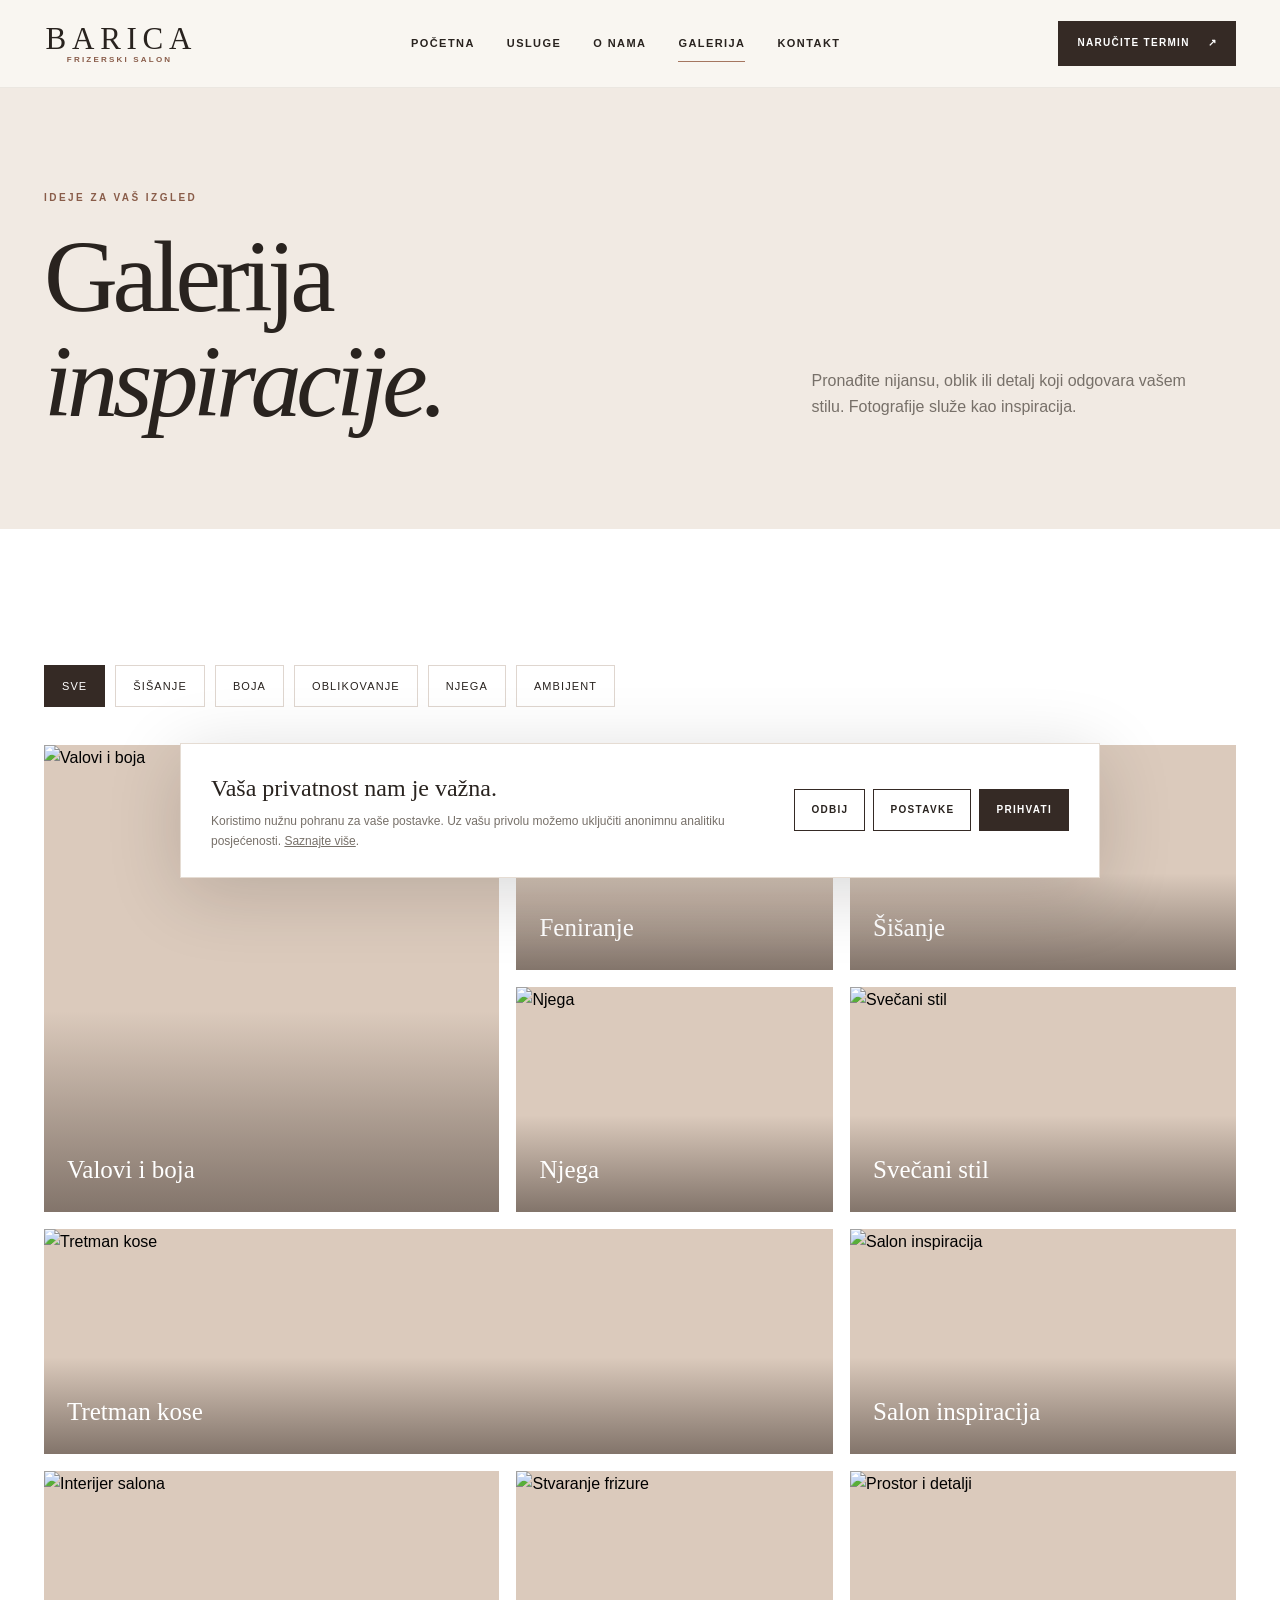
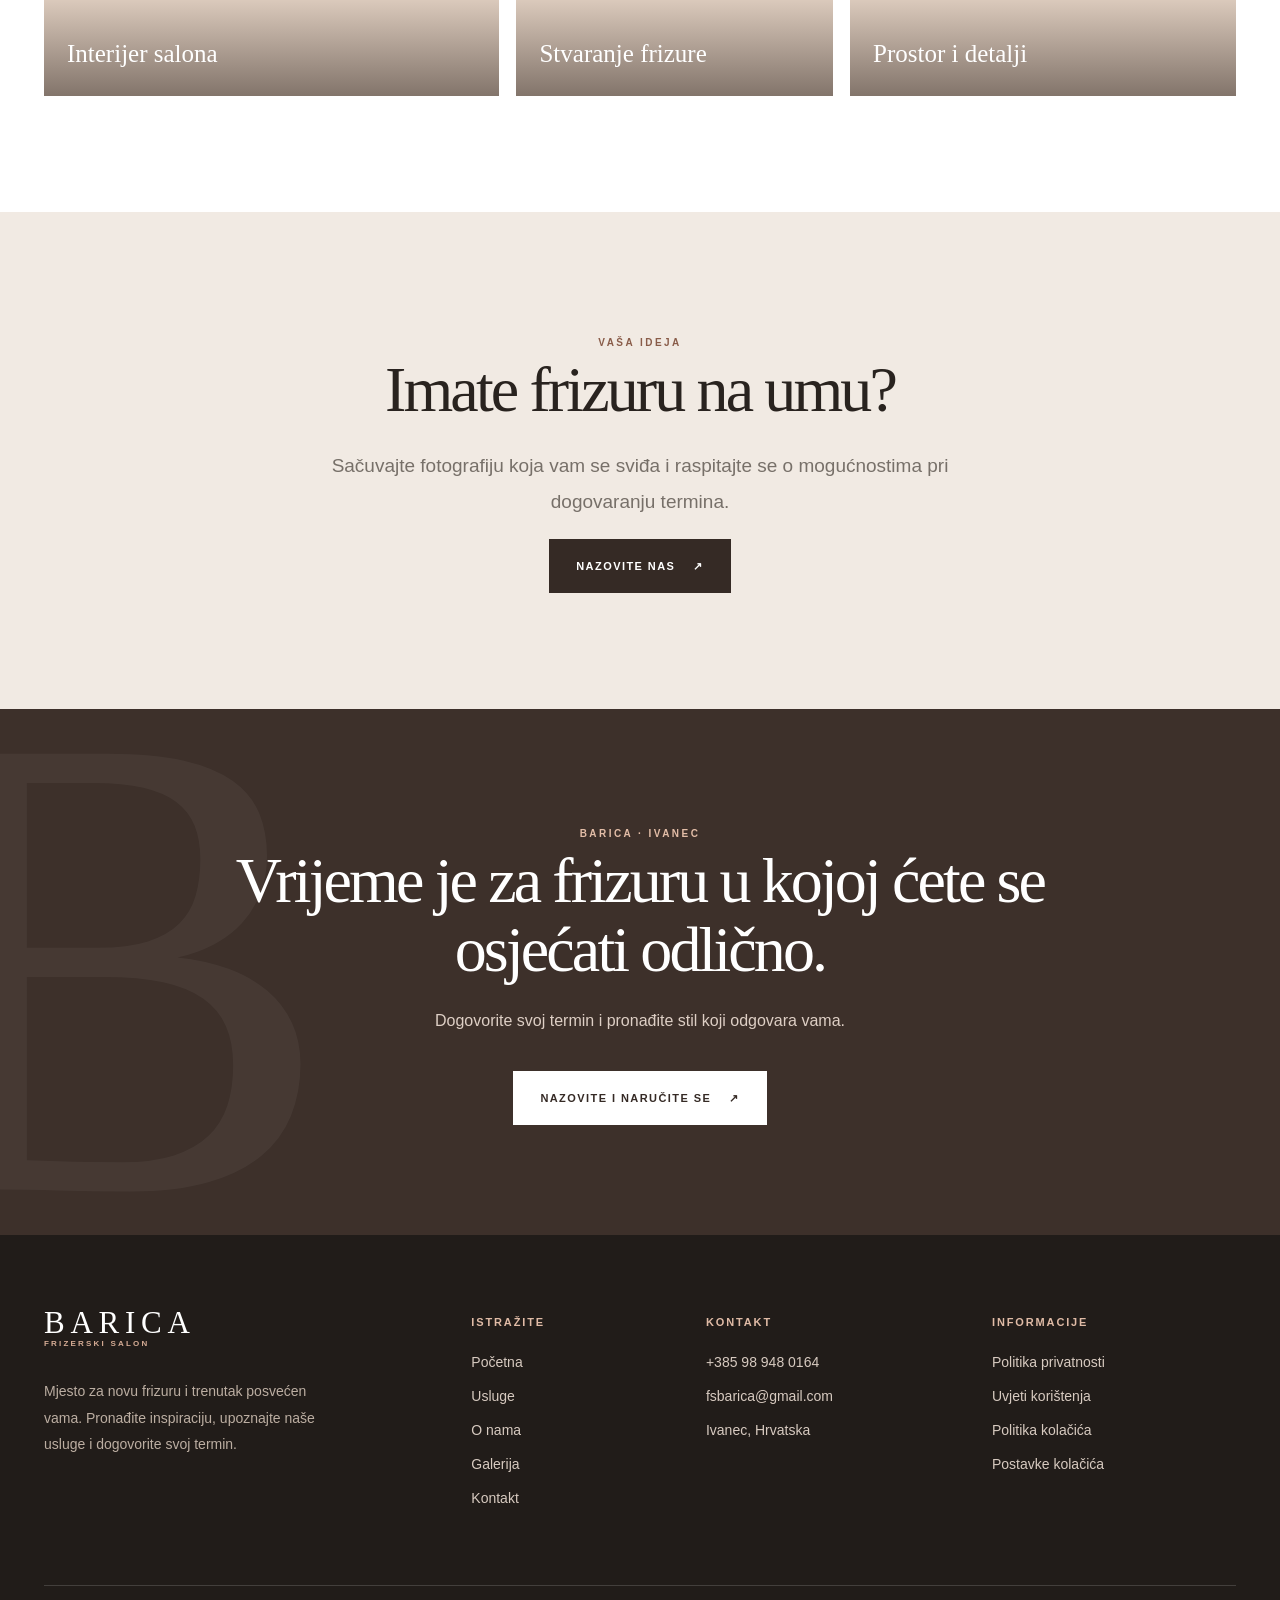
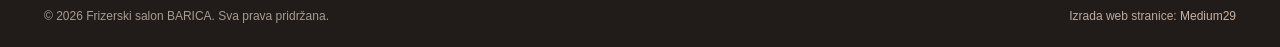
==== galerija/index.html @ d890f9d5 "1" ====
<!doctype html><html lang="hr"><head><meta charset="utf-8"><meta name="viewport" content="width=device-width,initial-scale=1"><meta name="theme-color" content="#29231f"><meta name="color-scheme" content="light"><meta name="robots" content="index,follow,max-image-preview:large"><title>Galerija inspiracije za frizure | BARICA Ivanec</title><meta name="description" content="Ideje za šišanje, bojanje, njegu i oblikovanje kose. Pregledajte galeriju inspiracije Frizerskog salona BARICA u Ivancu."><meta property="og:type" content="website"><meta property="og:locale" content="hr_HR"><meta property="og:site_name" content="Frizerski salon BARICA"><meta property="og:title" content="Galerija inspiracije za frizure | BARICA Ivanec"><meta property="og:description" content="Ideje za šišanje, bojanje, njegu i oblikovanje kose. Pregledajte galeriju inspiracije Frizerskog salona BARICA u Ivancu."><meta name="twitter:card" content="summary_large_image"><meta name="twitter:title" content="Galerija inspiracije za frizure | BARICA Ivanec"><meta name="twitter:description" content="Ideje za šišanje, bojanje, njegu i oblikovanje kose. Pregledajte galeriju inspiracije Frizerskog salona BARICA u Ivancu."><link rel="icon" href="/assets/images/favicon.svg" type="image/svg+xml"><link rel="apple-touch-icon" href="/assets/images/apple-touch-icon.png"><link rel="stylesheet" href="/assets/css/style.css"><link rel="preconnect" href="https://images.unsplash.com" crossorigin><script src="/assets/js/settings.js" defer></script><script src="/assets/js/main.js" defer></script><script type="application/ld+json">{"@context": "https://schema.org", "@type": "HairSalon", "name": "Frizerski salon BARICA", "description": "Frizerski salon BARICA u Ivancu.", "telephone": "+385989480164", "email": "fsbarica@gmail.com", "address": {"@type": "PostalAddress", "addressLocality": "Ivanec", "addressCountry": "HR"}}</script></head><body><script src="/assets/js/early.js"></script><a class="skip-link" href="#glavni-sadrzaj" style="position:absolute;left:-9999px;top:0;z-index:1000;background:white;color:#29231f;padding:12px">Preskoči na sadržaj</a><header class="site-header"><div class="header-inner container"><a class="logo" href="/" aria-label="BARICA — početna"><span class="logo__word">BARICA</span><span class="logo__sub">FRIZERSKI SALON</span></a><nav id="main-nav" class="main-nav" aria-label="Glavna navigacija"><a href="/">Početna</a><a href="/usluge/">Usluge</a><a href="/o-nama/">O nama</a><a href="/galerija/" aria-current="page">Galerija</a><a href="/kontakt/">Kontakt</a></nav><a class="btn header-cta" href="tel:+385989480164">Naručite termin <span aria-hidden="true">↗</span></a><button class="menu-toggle" type="button" aria-label="Otvori izbornik" aria-controls="main-nav" aria-expanded="false"><span class="menu-toggle__lines"></span></button></div></header><main id="glavni-sadrzaj"><section class="page-hero"><div class="container page-hero__inner"><div><span class="eyebrow">Ideje za vaš izgled</span><h1>Galerija<br><em>inspiracije.</em></h1></div><p>Pronađite nijansu, oblik ili detalj koji odgovara vašem stilu. Fotografije služe kao inspiracija.</p></div></section><section class="section section--white"><div class="container"><div class="gallery-filters" role="group" aria-label="Filtriraj galeriju"><button type="button" class="filter-btn" data-filter="all" aria-pressed="true">Sve</button><button type="button" class="filter-btn" data-filter="sisanje" aria-pressed="false">Šišanje</button><button type="button" class="filter-btn" data-filter="boja" aria-pressed="false">Boja</button><button type="button" class="filter-btn" data-filter="oblikovanje" aria-pressed="false">Oblikovanje</button><button type="button" class="filter-btn" data-filter="njega" aria-pressed="false">Njega</button><button type="button" class="filter-btn" data-filter="ambijent" aria-pressed="false">Ambijent</button></div><div class="gallery-grid"><button type="button" class="gallery-item gallery-item--tall" data-gallery-photo data-category="boja" data-image="https://images.unsplash.com/photo-1785456411888-c2e842552820?auto=format&fit=crop&w=1800&q=80" data-alt="Valovi i boja" data-caption="Valovi i boja" aria-label="Povećaj fotografiju: Valovi i boja"><img class="" src="https://images.unsplash.com/photo-1785456411888-c2e842552820?auto=format&fit=crop&w=720&q=80" alt="Valovi i boja" loading="lazy" decoding="async" width="720" height="840"><span class="gallery-item__title">Valovi i boja</span></button><button type="button" class="gallery-item " data-gallery-photo data-category="oblikovanje" data-image="https://images.unsplash.com/photo-1562322140-8baeececf3df?auto=format&fit=crop&w=1800&q=80" data-alt="Feniranje" data-caption="Feniranje" aria-label="Povećaj fotografiju: Feniranje"><img class="" src="https://images.unsplash.com/photo-1562322140-8baeececf3df?auto=format&fit=crop&w=720&q=80" alt="Feniranje" loading="lazy" decoding="async" width="720" height="840"><span class="gallery-item__title">Feniranje</span></button><button type="button" class="gallery-item " data-gallery-photo data-category="sisanje" data-image="https://images.unsplash.com/photo-1647462741268-e5724e5886c0?auto=format&fit=crop&w=1800&q=80" data-alt="Šišanje" data-caption="Šišanje" aria-label="Povećaj fotografiju: Šišanje"><img class="" src="https://images.unsplash.com/photo-1647462741268-e5724e5886c0?auto=format&fit=crop&w=720&q=80" alt="Šišanje" loading="lazy" decoding="async" width="720" height="840"><span class="gallery-item__title">Šišanje</span></button><button type="button" class="gallery-item " data-gallery-photo data-category="njega" data-image="https://images.unsplash.com/photo-1595476108010-b4d1f102b1b1?auto=format&fit=crop&w=1800&q=80" data-alt="Njega" data-caption="Njega" aria-label="Povećaj fotografiju: Njega"><img class="" src="https://images.unsplash.com/photo-1595476108010-b4d1f102b1b1?auto=format&fit=crop&w=720&q=80" alt="Njega" loading="lazy" decoding="async" width="720" height="840"><span class="gallery-item__title">Njega</span></button><button type="button" class="gallery-item " data-gallery-photo data-category="oblikovanje" data-image="https://images.unsplash.com/photo-1770576568718-6747e3d85de8?auto=format&fit=crop&w=1800&q=80" data-alt="Svečani stil" data-caption="Svečani stil" aria-label="Povećaj fotografiju: Svečani stil"><img class="" src="https://images.unsplash.com/photo-1770576568718-6747e3d85de8?auto=format&fit=crop&w=720&q=80" alt="Svečani stil" loading="lazy" decoding="async" width="720" height="840"><span class="gallery-item__title">Svečani stil</span></button><button type="button" class="gallery-item gallery-item--wide" data-gallery-photo data-category="njega" data-image="https://images.unsplash.com/photo-1717160675643-53a7a2ebaa9f?auto=format&fit=crop&w=1800&q=80" data-alt="Tretman kose" data-caption="Tretman kose" aria-label="Povećaj fotografiju: Tretman kose"><img class="" src="https://images.unsplash.com/photo-1717160675643-53a7a2ebaa9f?auto=format&fit=crop&w=720&q=80" alt="Tretman kose" loading="lazy" decoding="async" width="720" height="840"><span class="gallery-item__title">Tretman kose</span></button><button type="button" class="gallery-item " data-gallery-photo data-category="ambijent" data-image="https://images.unsplash.com/photo-1521590832167-7bcbfaa6381f?auto=format&fit=crop&w=1800&q=80" data-alt="Salon inspiracija" data-caption="Salon inspiracija" aria-label="Povećaj fotografiju: Salon inspiracija"><img class="" src="https://images.unsplash.com/photo-1521590832167-7bcbfaa6381f?auto=format&fit=crop&w=720&q=80" alt="Salon inspiracija" loading="lazy" decoding="async" width="720" height="840"><span class="gallery-item__title">Salon inspiracija</span></button><button type="button" class="gallery-item " data-gallery-photo data-category="ambijent" data-image="https://images.unsplash.com/photo-1560066984-138dadb4c035?auto=format&fit=crop&w=1800&q=80" data-alt="Interijer salona" data-caption="Interijer salona" aria-label="Povećaj fotografiju: Interijer salona"><img class="" src="https://images.unsplash.com/photo-1560066984-138dadb4c035?auto=format&fit=crop&w=720&q=80" alt="Interijer salona" loading="lazy" decoding="async" width="720" height="840"><span class="gallery-item__title">Interijer salona</span></button><button type="button" class="gallery-item " data-gallery-photo data-category="sisanje" data-image="https://images.unsplash.com/photo-1675034743339-0b0747047727?auto=format&fit=crop&w=1800&q=80" data-alt="Stvaranje frizure" data-caption="Stvaranje frizure" aria-label="Povećaj fotografiju: Stvaranje frizure"><img class="" src="https://images.unsplash.com/photo-1675034743339-0b0747047727?auto=format&fit=crop&w=720&q=80" alt="Stvaranje frizure" loading="lazy" decoding="async" width="720" height="840"><span class="gallery-item__title">Stvaranje frizure</span></button><button type="button" class="gallery-item " data-gallery-photo data-category="ambijent" data-image="https://images.unsplash.com/photo-1600948836101-f9ffda59d250?auto=format&fit=crop&w=1800&q=80" data-alt="Prostor i detalji" data-caption="Prostor i detalji" aria-label="Povećaj fotografiju: Prostor i detalji"><img class="" src="https://images.unsplash.com/photo-1600948836101-f9ffda59d250?auto=format&fit=crop&w=720&q=80" alt="Prostor i detalji" loading="lazy" decoding="async" width="720" height="840"><span class="gallery-item__title">Prostor i detalji</span></button></div></div></section><section class="section section--paper"><div class="container" style="text-align:center"><span class="eyebrow">Vaša ideja</span><h2>Imate frizuru na umu?</h2><p class="lead" style="margin-inline:auto">Sačuvajte fotografiju koja vam se sviđa i raspitajte se o mogućnostima pri dogovaranju termina.</p><a class="btn" href="tel:+385989480164">Nazovite nas <span aria-hidden="true">↗</span></a></div></section><section class="closing"><div class="closing__inner reveal"><span class="eyebrow">Barica · Ivanec</span><h2>Vrijeme je za frizuru u kojoj ćete se osjećati odlično.</h2><p>Dogovorite svoj termin i pronađite stil koji odgovara vama.</p><a class="btn btn--light" href="tel:+385989480164">Nazovite i naručite se <span aria-hidden="true">↗</span></a></div></section></main><footer class="footer"><div class="container"><div class="footer__top"><div class="footer__brand"><a class="logo" href="/" aria-label="BARICA — početna"><span class="logo__word">BARICA</span><span class="logo__sub">FRIZERSKI SALON</span></a><p class="footer__copy">Mjesto za novu frizuru i trenutak posvećen vama. Pronađite inspiraciju, upoznajte naše usluge i dogovorite svoj termin.</p></div><div><h3>Istražite</h3><div class="footer__links"><a href="/">Početna</a><a href="/usluge/">Usluge</a><a href="/o-nama/">O nama</a><a href="/galerija/">Galerija</a><a href="/kontakt/">Kontakt</a></div></div><div><h3>Kontakt</h3><div class="footer__links"><a href="tel:+385989480164">+385 98 948 0164</a><a href="mailto:fsbarica@gmail.com">fsbarica@gmail.com</a><span>Ivanec, Hrvatska</span></div></div><div><h3>Informacije</h3><div class="footer__links"><a href="/politika-privatnosti/">Politika privatnosti</a><a href="/uvjeti-koristenja/">Uvjeti korištenja</a><a href="/politika-kolacica/">Politika kolačića</a><a href="#" data-cookie-settings>Postavke kolačića</a></div></div></div><div class="footer__bottom"><span>© <span data-year>2026</span> Frizerski salon BARICA. Sva prava pridržana.</span><span class="footer__signature">Izrada web stranice: <a href="https://medium29.com" target="_blank" rel="noopener noreferrer">Medium29</a></span></div></div></footer><a class="mobile-book" href="tel:+385989480164">Nazovite i naručite termin</a><div class="cookie-banner" role="region" aria-label="Postavke kolačića" hidden><div class="cookie-banner__text"><strong>Vaša privatnost nam je važna.</strong><p>Koristimo nužnu pohranu za vaše postavke. Uz vašu privolu možemo uključiti anonimnu analitiku posjećenosti. <a href="/politika-kolacica/" style="text-decoration:underline">Saznajte više</a>.</p></div><div class="cookie-banner__actions"><button class="btn btn--outline" type="button" data-cookie-reject>Odbij</button><button class="btn btn--outline" type="button" data-cookie-settings>Postavke</button><button class="btn" type="button" data-cookie-accept>Prihvati</button></div></div><div class="cookie-modal" hidden role="presentation"><div class="cookie-modal__panel" role="dialog" aria-modal="true" aria-label="Postavke kolačića" tabindex="-1"><button type="button" class="cookie-close" aria-label="Zatvori postavke" data-cookie-close>×</button><span class="eyebrow">Privatnost</span><h2>Vaše postavke</h2><p>Sami odlučujete koje neobavezne tehnologije dopuštate. Odluku možete promijeniti u podnožju stranice.</p><div class="cookie-setting"><div><strong>Nužne postavke</strong><small>Potrebne za spremanje vašeg izbora.</small></div><input type="checkbox" checked disabled aria-label="Nužne postavke uvijek su aktivne"></div><label class="cookie-setting" for="cookie-analytics"><div><strong>Analitika</strong><small>Opcionalno mjerenje posjećenosti, samo uz privolu i nakon konfiguracije.</small></div><input type="checkbox" id="cookie-analytics"></label><div class="cookie-modal__actions"><button class="btn btn--outline" type="button" data-cookie-reject>Odbij sve</button><button class="btn" type="button" data-cookie-save>Spremi odabir</button></div></div></div><div class="intro" role="presentation"><div class="intro__inner"><div class="intro__tiny">Dobro došli</div><div class="intro__word" aria-label="BARICA"><span style="--i:0">B</span><span style="--i:1">A</span><span style="--i:2">R</span><span style="--i:3">I</span><span style="--i:4">C</span><span style="--i:5">A</span></div><span class="intro__rule"></span><div class="intro__caption">Frizerski salon · Ivanec</div></div><button type="button" class="intro__skip">Preskoči intro</button></div><div class="lightbox" role="dialog" aria-label="Pregled fotografije" aria-modal="true" hidden><button type="button" class="lightbox__close" aria-label="Zatvori fotografiju">×</button><button type="button" class="lightbox__arrow lightbox__prev" aria-label="Prethodna fotografija">‹</button><img class="lightbox__image" alt=""><button type="button" class="lightbox__arrow lightbox__next" aria-label="Sljedeća fotografija">›</button><span class="lightbox__caption"></span></div></body></html>
---- assets/css/style.css ----
:root{--ink:#29231f;--brown:#352a25;--muted:#777069;--copper:#a57660;--copper-dark:#895c49;--cream:#f9f6f1;--paper:#f1eae3;--white:#fff;--line:#dfd6cf;--serif:'Iowan Old Style','Baskerville','Palatino Linotype','Book Antiqua',Georgia,serif;--sans:'Segoe UI',Inter,'Helvetica Neue',Arial,sans-serif;--container:1260px;--header:88px;--radius:2px;scroll-behavior:smooth}
*{box-sizing:border-box}html{scroll-padding-top:110px}body{margin:0;background:var(--cream);color:var(--ink);font-family:var(--sans);font-size:16px;line-height:1.65;-webkit-font-smoothing:antialiased}img{display:block;width:100%;height:auto}button,input,select,textarea{font:inherit}button,a{-webkit-tap-highlight-color:transparent}a{color:inherit;text-decoration:none}button{cursor:pointer}a:focus-visible,button:focus-visible,input:focus-visible,textarea:focus-visible,select:focus-visible{outline:3px solid var(--copper);outline-offset:4px}::selection{background:#caa991;color:#221b16}.container{width:min(calc(100% - 88px),var(--container));margin-inline:auto}.eyebrow{font-size:10px;font-weight:700;letter-spacing:.245em;text-transform:uppercase;color:var(--copper-dark);line-height:1.5}.section{padding:116px 0}.section--compact{padding:82px 0}.section--white{background:var(--white)}.section--paper{background:var(--paper)}.section--dark{background:var(--brown);color:#fff}.section-head{display:flex;gap:40px;justify-content:space-between;align-items:end;margin-bottom:52px}.section-head__copy{max-width:470px;color:var(--muted);margin:0;font-size:15px}.section-head__copy.light{color:#d5c8bf}h1,h2,h3,h4,p{margin-top:0}h1,h2,h3{font-weight:400}h1,h2,.display,.serif{font-family:var(--serif)}h1{font-size:clamp(56px,6.9vw,116px);line-height:1.02;letter-spacing:-.053em}h2{font-size:clamp(43px,5vw,78px);line-height:1.08;letter-spacing:-.045em;margin-bottom:24px}h3{font-size:clamp(25px,2.2vw,34px);line-height:1.15;letter-spacing:-.03em}.lead{font-size:clamp(16px,1.55vw,19px);color:var(--muted);line-height:1.9;max-width:620px}.text-muted{color:var(--muted)}.rule{width:58px;height:1px;background:var(--copper);display:block;margin:26px 0}.btn{min-height:54px;display:inline-flex;align-items:center;justify-content:center;gap:18px;border:1px solid var(--brown);background:var(--brown);color:#fff;padding:14px 26px;font-size:11px;letter-spacing:.13em;text-transform:uppercase;font-weight:700;transition:background .22s,color .22s,border-color .22s,transform .22s;white-space:normal;text-align:center}.btn:hover{background:#584239;border-color:#584239;transform:translateY(-2px)}.btn--outline{background:transparent;color:var(--ink)}.btn--outline:hover{background:var(--brown);color:#fff}.btn--light{background:#fff;color:var(--brown);border-color:#fff}.btn--light:hover{background:#e9ded4;color:var(--brown);border-color:#e9ded4}.btn--quiet{background:transparent;color:var(--ink);border:none;border-bottom:1px solid var(--ink);padding:10px 0;min-height:36px}.btn--quiet:hover{background:transparent;color:var(--copper-dark);border-color:var(--copper-dark);transform:none}.text-link{display:inline-flex;align-items:center;gap:15px;font-size:11px;letter-spacing:.14em;text-transform:uppercase;font-weight:700;border-bottom:1px solid var(--copper);padding-bottom:7px;transition:gap .2s}.text-link:hover{gap:23px}.text-link__arrow{font-size:19px;font-weight:400;line-height:1}.photo{overflow:hidden;background:#e3d7cb;position:relative}.photo img{height:100%;width:100%;object-fit:cover;transition:transform .8s cubic-bezier(.2,.7,.15,1)}.photo:hover img{transform:scale(1.055)}.label-tag{position:absolute;bottom:18px;left:18px;background:#faf7f1df;padding:9px 12px;font-size:10px;letter-spacing:.13em;text-transform:uppercase;color:#40362e}
/* Header */
.site-header{height:var(--header);position:sticky;top:0;z-index:80;background:rgba(249,246,241,.95);backdrop-filter:blur(18px);border-bottom:1px solid rgba(70,52,42,.08);transition:box-shadow .25s,height .25s}.site-header.is-scrolled{box-shadow:0 12px 34px rgba(40,31,25,.045)}.header-inner{height:100%;display:flex;align-items:center;gap:35px}.logo{display:inline-flex;flex-direction:column;align-items:center;gap:2px;line-height:1;flex:none;min-width:149px}.logo__word{font-family:var(--serif);font-size:31px;letter-spacing:.185em;font-weight:500;margin-right:-.185em}.logo__sub{font-size:8px;font-weight:700;letter-spacing:.275em;margin-right:-.275em;color:var(--copper-dark)}.main-nav{display:flex;gap:clamp(16px,2.5vw,42px);justify-content:center;margin:auto}.main-nav a{font-size:11px;text-transform:uppercase;letter-spacing:.13em;font-weight:700;white-space:nowrap;position:relative}.main-nav a:after{content:'';position:absolute;left:0;right:100%;height:1px;bottom:-9px;background:var(--copper);transition:right .2s}.main-nav a:hover:after,.main-nav a[aria-current=page]:after{right:0}.header-cta{min-height:45px;padding:12px 18px;font-size:10px}.menu-toggle{display:none;align-items:center;justify-content:center;border:0;background:transparent;padding:9px;width:44px;height:44px;margin-left:auto}.menu-toggle__lines,.menu-toggle__lines:before,.menu-toggle__lines:after{width:23px;height:1.5px;background:var(--ink);display:block;position:relative;transition:transform .22s}.menu-toggle__lines:before,.menu-toggle__lines:after{content:'';position:absolute;left:0}.menu-toggle__lines:before{top:-7px}.menu-toggle__lines:after{top:7px}.menu-toggle[aria-expanded=true] .menu-toggle__lines{background:transparent}.menu-toggle[aria-expanded=true] .menu-toggle__lines:before{top:0;transform:rotate(45deg)}.menu-toggle[aria-expanded=true] .menu-toggle__lines:after{top:0;transform:rotate(-45deg)}
/* Intro */
.intro{position:fixed;inset:0;z-index:999;background:linear-gradient(110deg,rgba(34,27,24,.90),rgba(58,39,32,.89)),url('https://images.unsplash.com/photo-1600948836101-f9ffda59d250?auto=format&fit=crop&w=1300&q=70') center/cover;display:grid;place-items:center;overflow:hidden;animation:introFallback .45s ease 2.9s both}.intro:before{content:'';position:absolute;inset:-35%;border:1px solid #ffffff12;border-radius:50%;transform:translate(43%,-14%) rotate(-28deg);pointer-events:none}.intro:after{content:'';position:absolute;inset:20% -30% auto auto;width:80vw;height:80vw;max-width:800px;max-height:800px;border:1px solid #ffffff10;border-radius:50%;pointer-events:none}.intro__inner{position:relative;color:#fff;text-align:center;padding:25px}.intro__tiny{font-size:10px;letter-spacing:.42em;margin-bottom:22px;text-transform:uppercase;color:#ccb7a9;animation:introSub .7s ease .25s both}.intro__word{display:flex;justify-content:center;align-items:center;font-size:clamp(70px,15vw,150px);font-family:var(--serif);letter-spacing:.015em;line-height:1}.intro__word span{display:inline-block;opacity:0;transform:translateY(22px);filter:blur(8px);animation:introChar .68s cubic-bezier(.15,.65,.3,1) forwards;animation-delay:calc(.32s + var(--i)*.13s)}.intro__rule{display:block;height:1px;width:0;background:#cfaa95;margin:28px auto 0;animation:ruleGrow .7s ease 1.28s forwards}.intro__caption{font-size:11px;letter-spacing:.34em;text-transform:uppercase;color:#dbc7b7;opacity:0;animation:introSub .6s ease 1.5s forwards;margin-top:16px}.intro__skip{position:absolute;bottom:25px;right:28px;background:none;border:none;color:#f5e7d9cc;font-size:10px;letter-spacing:.16em;text-transform:uppercase}.intro.is-hidden{opacity:0;visibility:hidden;pointer-events:none;transition:opacity .44s ease,visibility .44s}.intro[hidden]{display:none!important}@keyframes introChar{to{opacity:1;transform:translateY(0);filter:blur(0)}}@keyframes introSub{to{opacity:1}}@keyframes ruleGrow{to{width:96px}}@keyframes introFallback{to{opacity:0;visibility:hidden;pointer-events:none}}
/* Hero */
.hero{display:grid;grid-template-columns:48% 52%;min-height:min(730px,calc(100svh - var(--header)));background:var(--cream)}.hero__content{display:flex;flex-direction:column;align-items:start;justify-content:center;padding:70px clamp(32px,5.7vw,104px) 75px max(44px,calc((100vw - var(--container))/2));position:relative;z-index:1}.hero .eyebrow{margin-bottom:29px}.hero h1{margin-bottom:32px}.hero h1 em{font-weight:400;color:var(--copper-dark)}.hero__text{max-width:390px;color:#655d55;font-size:16px;line-height:1.9;margin-bottom:36px}.hero__buttons{display:flex;gap:12px;flex-wrap:wrap}.hero__photo{position:relative;background:#8f7969;overflow:hidden}.hero__photo img{width:100%;height:100%;object-fit:cover;object-position:center 34%;filter:saturate(.82) contrast(.95)}.hero__photo:after{content:'';position:absolute;inset:0;background:linear-gradient(90deg,#a27b6323,transparent 45%),linear-gradient(0deg,#2b211f55,transparent 35%);pointer-events:none}.hero__photo-note{position:absolute;bottom:35px;left:40px;z-index:1;color:#fff;border-left:1px solid #fff9;padding-left:17px;text-transform:uppercase;letter-spacing:.22em;font-size:9px;line-height:1.8}.hero__vertical{position:absolute;right:26px;top:34px;writing-mode:vertical-rl;transform:rotate(180deg);color:#fff;z-index:2;font-size:9px;letter-spacing:.26em;text-transform:uppercase}.hero__index{font-family:var(--serif);font-size:17px;color:var(--copper);margin-top:52px}
/* editorial */
.intro-grid{display:grid;grid-template-columns:1fr 1fr;gap:clamp(55px,9vw,150px);align-items:center}.intro-grid__photos{display:grid;grid-template-columns:1fr 45%;align-items:end;gap:22px;padding-bottom:42px}.intro-grid__photos .photo:first-child{height:525px}.intro-grid__photos .photo:nth-child(2){height:300px;margin-bottom:-44px}.intro-grid__copy{padding:25px 0}.intro-grid__copy .eyebrow{margin-bottom:22px}.intro-grid__copy h2{max-width:610px}.intro-grid__copy .lead{margin-bottom:30px}.small-caption{font-size:11px;letter-spacing:.17em;text-transform:uppercase;color:var(--copper-dark)}
/* services */
.services-list{border-top:1px solid #d7ccc2}.service-row{display:grid;grid-template-columns:70px 1fr 1.2fr 30px;align-items:center;gap:25px;border-bottom:1px solid #d7ccc2;padding:34px 0;transition:padding .25s,background .25s}.service-row:hover{padding-inline:13px;background:#ffffff60}.service-row__number{color:var(--copper-dark);font-size:11px;letter-spacing:.12em}.service-row__name{font-family:var(--serif);font-size:clamp(30px,3vw,46px);letter-spacing:-.025em;line-height:1.15}.service-row__description{color:var(--muted);font-size:13px;max-width:365px}.service-row__arrow{font-size:23px;color:var(--copper);justify-self:end}.services-side{display:grid;grid-template-columns:1fr 1fr;gap:20px;margin-top:62px}.services-side .photo{height:370px}.services-side .photo:first-child{height:450px;margin-top:35px}
/* feature band */
.feature-band{display:grid;grid-template-columns:1fr 1fr;background:#3f312b;color:#f9f4ee}.feature-band__photo{min-height:570px;overflow:hidden}.feature-band__photo img{height:100%;object-fit:cover;filter:brightness(.8) saturate(.8)}.feature-band__content{padding:95px min(8vw,120px);display:flex;flex-direction:column;justify-content:center}.feature-band .eyebrow{color:#d6ae99}.feature-band h2{font-size:clamp(43px,4.5vw,74px);margin:19px 0}.feature-band p{color:#d5c6bc;max-width:480px}.feature-band .text-link{color:#fff;align-self:start;margin-top:30px}
/* gallery */
.gallery-grid{display:grid;grid-template-columns:1.18fr .82fr 1fr;grid-auto-rows:225px;gap:17px}.gallery-item{position:relative;border:0;padding:0;background:#dbcabc;overflow:hidden;text-align:left;cursor:pointer}.gallery-item img{height:100%;width:100%;object-fit:cover;transition:transform .7s cubic-bezier(.2,.7,.15,1)}.gallery-item:hover img{transform:scale(1.06)}.gallery-item:after{content:'';position:absolute;inset:0;background:linear-gradient(0deg,#2217127a,transparent 43%);pointer-events:none}.gallery-item__title{position:absolute;bottom:22px;left:23px;color:white;font-family:var(--serif);font-size:25px;z-index:1}.gallery-item--tall{grid-row:span 2}.gallery-item--wide{grid-column:span 2}.gallery-filters{display:flex;flex-wrap:wrap;gap:10px;margin:20px 0 38px}.filter-btn{border:1px solid var(--line);background:transparent;color:var(--ink);font-size:11px;letter-spacing:.1em;text-transform:uppercase;padding:11px 17px}.filter-btn:hover,.filter-btn[aria-pressed=true]{background:var(--brown);border-color:var(--brown);color:#fff}.gallery-item[hidden]{display:none!important}
/* values */
.values{display:grid;grid-template-columns:repeat(3,1fr);gap:60px}.value{border-top:1px solid #bcb0a7;padding-top:26px}.value__num{font-size:11px;letter-spacing:.16em;color:var(--copper-dark);display:block;margin-bottom:25px}.value h3{font-size:31px;margin-bottom:15px}.value p{font-size:14px;color:var(--muted);line-height:1.85;max-width:330px}
/* faq */
.faq-grid{display:grid;grid-template-columns:1fr 1.5fr;gap:12vw}.faq-grid .lead{max-width:350px}.faq-item{border-bottom:1px solid var(--line)}.faq-item:first-child{border-top:1px solid var(--line)}.faq-item summary{list-style:none;cursor:pointer;display:flex;align-items:center;justify-content:space-between;gap:30px;padding:22px 0;font-size:16px;font-weight:600}.faq-item summary::-webkit-details-marker{display:none}.faq-plus{width:23px;height:23px;display:grid;place-items:center;flex:none;font-size:22px;color:var(--copper);font-weight:300}.faq-plus:before{content:'+'}.faq-item[open] .faq-plus:before{content:'−'}.faq-item p{color:var(--muted);font-size:14px;margin:-5px 0 25px;max-width:650px}
/* closing */
.closing{background:#3d302a;position:relative;text-align:center;color:#fff;padding:110px 20px;overflow:hidden}.closing:before{content:'B';position:absolute;font-family:var(--serif);font-size:min(52vw,680px);line-height:1;left:0;top:50%;transform:translate(-25%,-51%);color:#fff06;opacity:.045;pointer-events:none}.closing__inner{position:relative;max-width:820px;margin:auto}.closing .eyebrow{color:#e3bda7;margin-bottom:18px}.closing h2{margin-bottom:24px}.closing p{color:#decfc5;margin-bottom:37px}
/* page headers */
.page-hero{background:var(--paper);padding:95px 0 95px}.page-hero__inner{display:grid;grid-template-columns:1.25fr .75fr;align-items:end;gap:60px}.page-hero h1{margin:16px 0 0;font-size:clamp(61px,8vw,118px)}.page-hero p{color:var(--muted);max-width:400px;margin-bottom:14px}.page-hero--photo{position:relative;color:#fff;min-height:460px;display:flex;align-items:end;overflow:hidden}.page-hero--photo .page-hero__bg{position:absolute;inset:0;width:100%;height:100%;object-fit:cover;filter:brightness(.55) saturate(.8)}.page-hero--photo .page-hero__inner{position:relative;z-index:1;width:100%}.page-hero--photo p{color:#efe6df}
/* services detail */
.services-detail{display:grid;gap:100px}.service-detail{display:grid;grid-template-columns:1fr 1fr;gap:clamp(42px,8vw,130px);align-items:center}.service-detail:nth-child(even) .service-detail__photo{order:2}.service-detail__photo{height:470px}.service-detail__text{max-width:500px}.service-detail__text .eyebrow{margin-bottom:22px}.service-detail__text h2{font-size:clamp(43px,4.6vw,70px)}.service-detail__text p{color:var(--muted)}.service-detail__text .text-link{margin-top:24px}.service-detail__list{list-style:none;padding:0;margin:24px 0}.service-detail__list li{padding:10px 0;border-bottom:1px solid var(--line);font-size:14px}
/* story */
.story-grid{display:grid;grid-template-columns:.9fr 1.1fr;gap:clamp(40px,10vw,160px);align-items:center}.story-grid .photo{height:610px}.story-grid h2{max-width:700px}.story-grid p{color:var(--muted)}.quote{font-family:var(--serif);font-style:italic;font-size:clamp(29px,3vw,46px);line-height:1.36;border-left:2px solid var(--copper);padding-left:31px;margin:35px 0}
/* contact */
.contact-grid{display:grid;grid-template-columns:.9fr 1.1fr;gap:clamp(50px,9vw,130px)}.contact-card{border-bottom:1px solid var(--line);padding:22px 0}.contact-card .eyebrow{display:block;margin-bottom:8px}.contact-card__value{font-family:var(--serif);font-size:clamp(25px,2.4vw,38px);line-height:1.4;overflow-wrap:anywhere}.contact-form{background:#fff;padding:clamp(26px,4vw,58px);border:1px solid #eee5dc}.contact-form h3{font-size:38px;margin-bottom:12px}.contact-form__intro{font-size:14px;color:var(--muted);margin-bottom:27px}.field-grid{display:grid;grid-template-columns:1fr 1fr;gap:18px}.field{display:flex;flex-direction:column;gap:6px;margin-bottom:19px}.field label{font-size:11px;letter-spacing:.09em;text-transform:uppercase;font-weight:700}.field input,.field textarea{width:100%;border:1px solid #d9cec5;background:#fbf9f6;padding:15px 14px;border-radius:0;color:var(--ink);min-height:52px}.field textarea{resize:vertical;min-height:145px}.checkline{display:flex;gap:13px;align-items:start;font-size:12px;color:var(--muted);line-height:1.65;margin:10px 0 27px}.checkline input{margin-top:4px;accent-color:var(--copper-dark)}.checkline a{text-decoration:underline}.form-status{min-height:0;font-size:13px;margin-top:13px}.form-status.is-success{color:#276847}.form-status.is-error{color:#a0382d}.map-placeholder{background:linear-gradient(135deg,#e8ded2 0%,#f4eee7 100%);min-height:315px;display:grid;place-items:center;text-align:center;padding:35px;border:1px solid #dcd0c5}.map-placeholder__icon{font-family:var(--serif);font-size:110px;line-height:1;color:#a38473}.map-placeholder h3{font-size:29px;margin:10px 0}.map-placeholder p{font-size:14px;color:var(--muted);max-width:460px;margin-bottom:10px}
/* legal */
.legal{max-width:850px;margin:auto}.legal h2{font-size:38px;margin:42px 0 12px}.legal h3{font-size:23px;margin:28px 0 9px}.legal p,.legal li{font-size:15px;color:#625b55}.legal li{margin:8px 0}.legal a{text-decoration:underline}.legal .notice{background:#f1e7dc;border-left:3px solid var(--copper);padding:18px 23px;font-size:14px;color:#5b4940}
/* footer */
.footer{background:#211c19;color:#f4eee8;padding:72px 0 20px}.footer__top{display:grid;grid-template-columns:1.5fr .75fr .95fr .95fr;gap:42px;margin-bottom:75px}.footer .logo{align-items:start;width:max-content;margin-bottom:30px;color:#fff}.footer .logo__sub{color:#d6ac95}.footer__copy{font-size:14px;color:#bcaea2;max-width:285px;line-height:1.9}.footer h3{font-size:11px;color:#e0bba6;font-family:var(--sans);text-transform:uppercase;letter-spacing:.17em;font-weight:700;margin:9px 0 22px}.footer__links{display:flex;flex-direction:column;gap:11px;font-size:14px;color:#d7cac0}.footer__links a:hover,.footer__bottom a:hover{color:#fff;text-decoration:underline}.footer__bottom{border-top:1px solid #ffffff27;padding-top:21px;display:flex;gap:18px;justify-content:space-between;flex-wrap:wrap;color:#a79b92;font-size:12px}.footer__bottom a{color:#c7b3a5}.footer__signature{color:#bcaaa0}
/* cookies */
.cookie-banner{position:fixed;z-index:150;bottom:22px;left:22px;right:22px;background:#fff;color:var(--ink);box-shadow:0 15px 75px #100e0a2a;border:1px solid #e5dcd3;padding:25px 30px;display:grid;grid-template-columns:1fr auto;gap:30px;align-items:center;max-width:920px;margin:auto}.cookie-banner[hidden],.cookie-modal[hidden]{display:none!important}.cookie-banner__text strong{font-family:var(--serif);font-size:24px;font-weight:400}.cookie-banner__text p{font-size:12px;max-width:610px;color:var(--muted);line-height:1.65;margin:4px 0 0}.cookie-banner__actions{display:flex;gap:8px;flex-wrap:wrap}.cookie-banner__actions button{min-height:42px;padding:10px 16px;font-size:10px}.cookie-modal{position:fixed;inset:0;z-index:170;background:#13100e99;display:flex;align-items:center;justify-content:center;padding:20px}.cookie-modal__panel{width:min(100%,530px);background:#fff;padding:38px;max-height:calc(100svh - 40px);overflow:auto}.cookie-modal__panel h2{font-size:38px}.cookie-modal__panel p{font-size:13px;color:var(--muted)}.cookie-setting{border-block:1px solid var(--line);padding:18px 0;display:flex;justify-content:space-between;gap:25px;align-items:center}.cookie-setting strong{font-size:14px}.cookie-setting small{display:block;color:var(--muted);font-size:12px}.cookie-setting input{width:23px;height:23px;accent-color:var(--copper-dark);flex:none}.cookie-modal__actions{display:flex;gap:10px;justify-content:end;flex-wrap:wrap;margin-top:25px}.cookie-modal__actions .btn{min-height:43px;font-size:10px}.cookie-close{float:right;border:0;background:transparent;color:var(--ink);font-size:26px;line-height:1}
/* lightbox */
.lightbox{position:fixed;inset:0;z-index:200;background:#17120ff2;display:flex;align-items:center;justify-content:center;padding:70px 70px 40px;gap:20px}.lightbox[hidden]{display:none!important}.lightbox img{width:auto;max-width:min(100%,1100px);max-height:calc(100svh - 135px);object-fit:contain}.lightbox__close,.lightbox__arrow{background:transparent;border:1px solid #ffffff6c;color:#fff;width:46px;height:46px;flex:none;font-size:27px}.lightbox__close{position:absolute;right:24px;top:22px}.lightbox__caption{position:absolute;bottom:24px;color:#ded3cb;font-size:12px;letter-spacing:.1em;text-align:center}.lightbox__arrow:hover,.lightbox__close:hover{background:#ffffff20}
/* 404 */
.notfound{min-height:65vh;display:flex;align-items:center;text-align:center}.notfound__inner{max-width:760px;margin:auto;padding:80px 20px}.notfound__code{font-family:var(--serif);font-size:clamp(120px,21vw,250px);line-height:.9;color:#bda99a}.notfound p{color:var(--muted);margin-bottom:32px}
/* reveal */
.js .reveal{opacity:0;transform:translateY(22px);transition:transform .8s cubic-bezier(.2,.7,.2,1),opacity .8s}.js .reveal.is-visible{opacity:1;transform:none}
/* mobile fixed contact */
.mobile-book{display:none}
@media(max-width:1160px){.container{width:min(calc(100% - 58px),var(--container))}.hero__content{padding-left:40px}.main-nav{gap:17px}.header-cta{padding-inline:12px}.logo{min-width:126px}.logo__word{font-size:27px}.intro-grid{gap:60px}.section{padding:92px 0}}
@media(max-width:920px){:root{--header:72px}.main-nav{display:none;position:absolute;left:0;right:0;top:var(--header);background:var(--cream);padding:25px 30px 35px;box-shadow:0 17px 30px #221c1721;flex-direction:column;gap:0}.main-nav.is-open{display:flex}.main-nav a{padding:16px 0;border-bottom:1px solid var(--line)}.main-nav a:after{display:none}.menu-toggle{display:flex}.header-cta{margin-left:auto}.header-inner{gap:14px}.hero{min-height:650px;grid-template-columns:51% 49%}.hero h1{font-size:clamp(49px,6.4vw,85px)}.hero__content{padding:50px 24px 55px 34px}.hero__buttons{flex-direction:column;align-items:start}.hero__buttons .btn{min-width:180px}.intro-grid__photos .photo:first-child{height:425px}.intro-grid__photos .photo:nth-child(2){height:230px}.intro-grid{gap:42px}.services-side .photo{height:300px}.services-side .photo:first-child{height:330px}.feature-band__photo{min-height:460px}.feature-band__content{padding:55px 48px}.values{gap:26px}.footer__top{grid-template-columns:1.25fr 1fr;row-gap:45px}.contact-grid{gap:40px}.page-hero__inner{gap:25px}}
@media(max-width:700px){:root{--header:68px}.container{width:calc(100% - 38px)}.site-header .header-cta{display:none}.logo{min-width:116px}.logo__word{font-size:27px}.header-inner{padding-inline:0}.section{padding:74px 0}.section--compact{padding:60px 0}h2{font-size:clamp(40px,11vw,59px)}.section-head{display:block;margin-bottom:32px}.section-head__copy{margin-top:18px}.hero{display:flex;flex-direction:column-reverse;min-height:0}.hero__photo{height:440px}.hero__content{padding:47px 19px 65px;width:100%}.hero h1{font-size:clamp(58px,15.5vw,92px);max-width:580px;margin-bottom:22px}.hero .eyebrow{margin-bottom:17px}.hero__text{font-size:15px;margin-bottom:25px;max-width:460px}.hero__buttons{flex-direction:row}.hero__buttons .btn{min-width:0}.hero__index{display:none}.hero__photo-note{left:23px;bottom:20px}.hero__vertical{right:14px;top:18px}.intro-grid,.story-grid,.contact-grid,.faq-grid{grid-template-columns:1fr;gap:38px}.intro-grid__photos{gap:12px;padding-bottom:25px}.intro-grid__photos .photo:first-child{height:390px}.intro-grid__photos .photo:nth-child(2){height:235px;margin-bottom:-27px}.intro-grid__copy{padding:0}.service-row{grid-template-columns:35px 1fr 24px;gap:13px;padding:25px 0}.service-row__name{font-size:31px}.service-row__description{grid-column:2;grid-row:2;line-height:1.55}.service-row__arrow{grid-column:3;grid-row:1}.services-side{gap:11px;margin-top:35px}.services-side .photo{height:200px}.services-side .photo:first-child{height:235px;margin-top:20px}.feature-band{grid-template-columns:1fr}.feature-band__photo{min-height:340px;height:380px}.feature-band__content{padding:65px 23px}.gallery-grid{grid-template-columns:1fr 1fr;grid-auto-rows:195px;gap:10px}.gallery-item--tall{grid-row:span 2}.gallery-item--wide{grid-column:span 2}.gallery-item__title{font-size:21px;left:13px;bottom:12px}.values{grid-template-columns:1fr;gap:22px}.value{padding-top:20px}.value__num{margin-bottom:11px}.value h3{font-size:30px;margin-bottom:8px}.value p{margin:0}.faq-grid{gap:15px}.closing{padding:77px 19px}.closing h2{font-size:clamp(44px,11vw,70px)}.page-hero{padding:74px 0}.page-hero__inner{display:block}.page-hero h1{font-size:clamp(62px,14vw,100px);margin-bottom:24px}.page-hero--photo{min-height:450px}.services-detail{gap:72px}.service-detail{display:flex;flex-direction:column;align-items:stretch;gap:28px}.service-detail:nth-child(even) .service-detail__photo{order:0}.service-detail__photo{height:380px}.service-detail__text h2{font-size:50px}.story-grid .photo{height:440px}.quote{font-size:34px}.contact-form{padding:26px 18px}.field-grid{grid-template-columns:1fr;gap:0}.footer{padding:57px 0 94px}.footer__top{grid-template-columns:1fr 1fr;gap:38px 20px;margin-bottom:45px}.footer__brand{grid-column:span 2}.footer__bottom{gap:14px}.cookie-banner{bottom:12px;left:12px;right:12px;display:block;padding:19px}.cookie-banner__actions{margin-top:17px}.cookie-banner__actions button{flex:1;min-width:95px}.cookie-modal__panel{padding:28px 22px}.mobile-book{display:block;position:fixed;z-index:75;bottom:0;left:0;right:0;background:var(--brown);color:#fff;text-align:center;font-size:11px;font-weight:700;text-transform:uppercase;letter-spacing:.15em;padding:15px max(16px,env(safe-area-inset-left)) calc(15px + env(safe-area-inset-bottom));box-shadow:0 -8px 30px #241a1520}.mobile-book:hover{background:#614538}.cookie-banner,.cookie-modal{z-index:190}.lightbox{padding:70px 12px 55px;gap:6px}.lightbox__arrow{width:32px;height:43px}.lightbox img{max-width:calc(100% - 80px)}.lightbox__caption{bottom:17px;left:15px;right:15px}.notfound__inner{padding:65px 8px}}
@media(max-width:390px){.hero__photo{height:370px}.hero__content{padding-inline:14px}.hero__buttons{flex-direction:column;align-items:stretch;width:100%}.hero__buttons .btn{width:100%}.intro-grid__photos .photo:first-child{height:310px}.intro-grid__photos .photo:nth-child(2){height:195px}.service-row__name{font-size:27px}.gallery-grid{grid-auto-rows:150px}.footer__top{grid-template-columns:1fr}.footer__brand{grid-column:auto}}
@media(prefers-reduced-motion:reduce){html{scroll-behavior:auto}*,*:before,*:after{animation-duration:.01ms!important;animation-delay:0ms!important;transition-duration:.01ms!important}.js .reveal{opacity:1;transform:none}.intro{display:none!important}}
.skip-link:focus{left:12px!important}
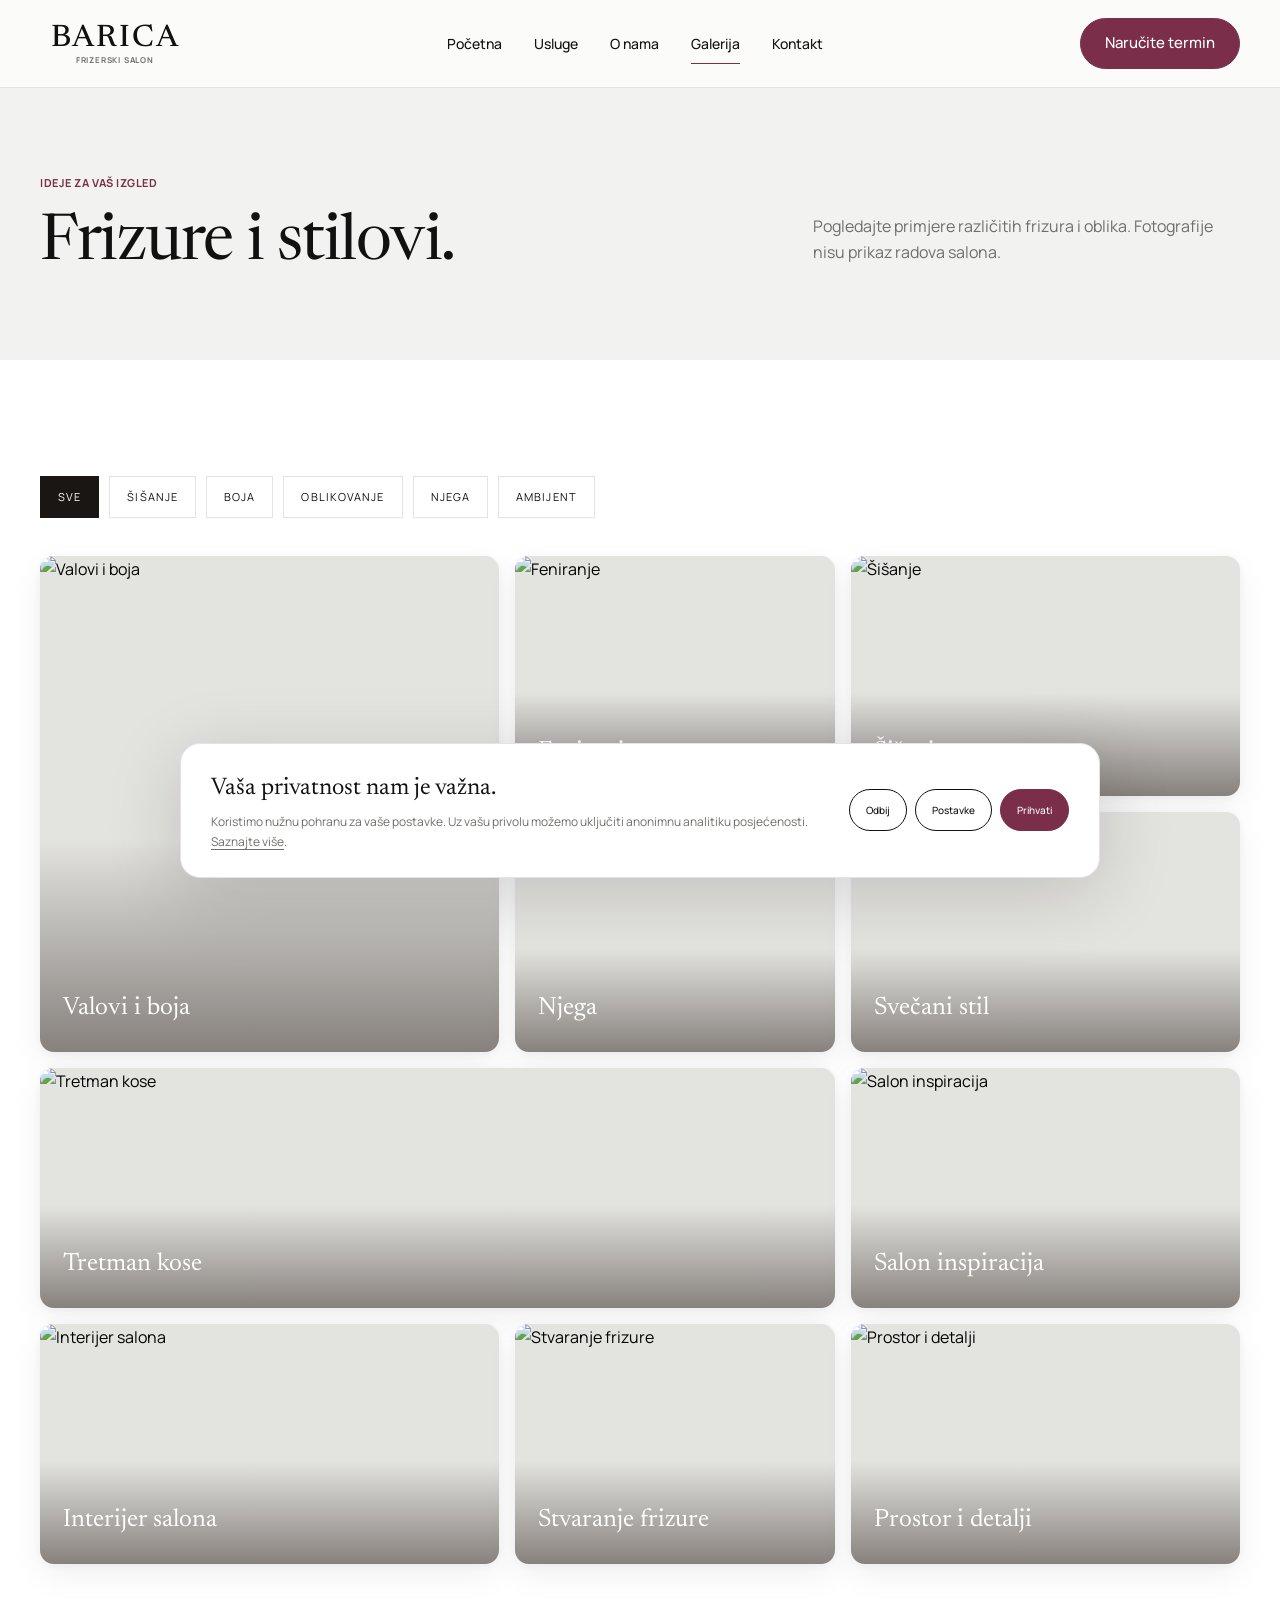
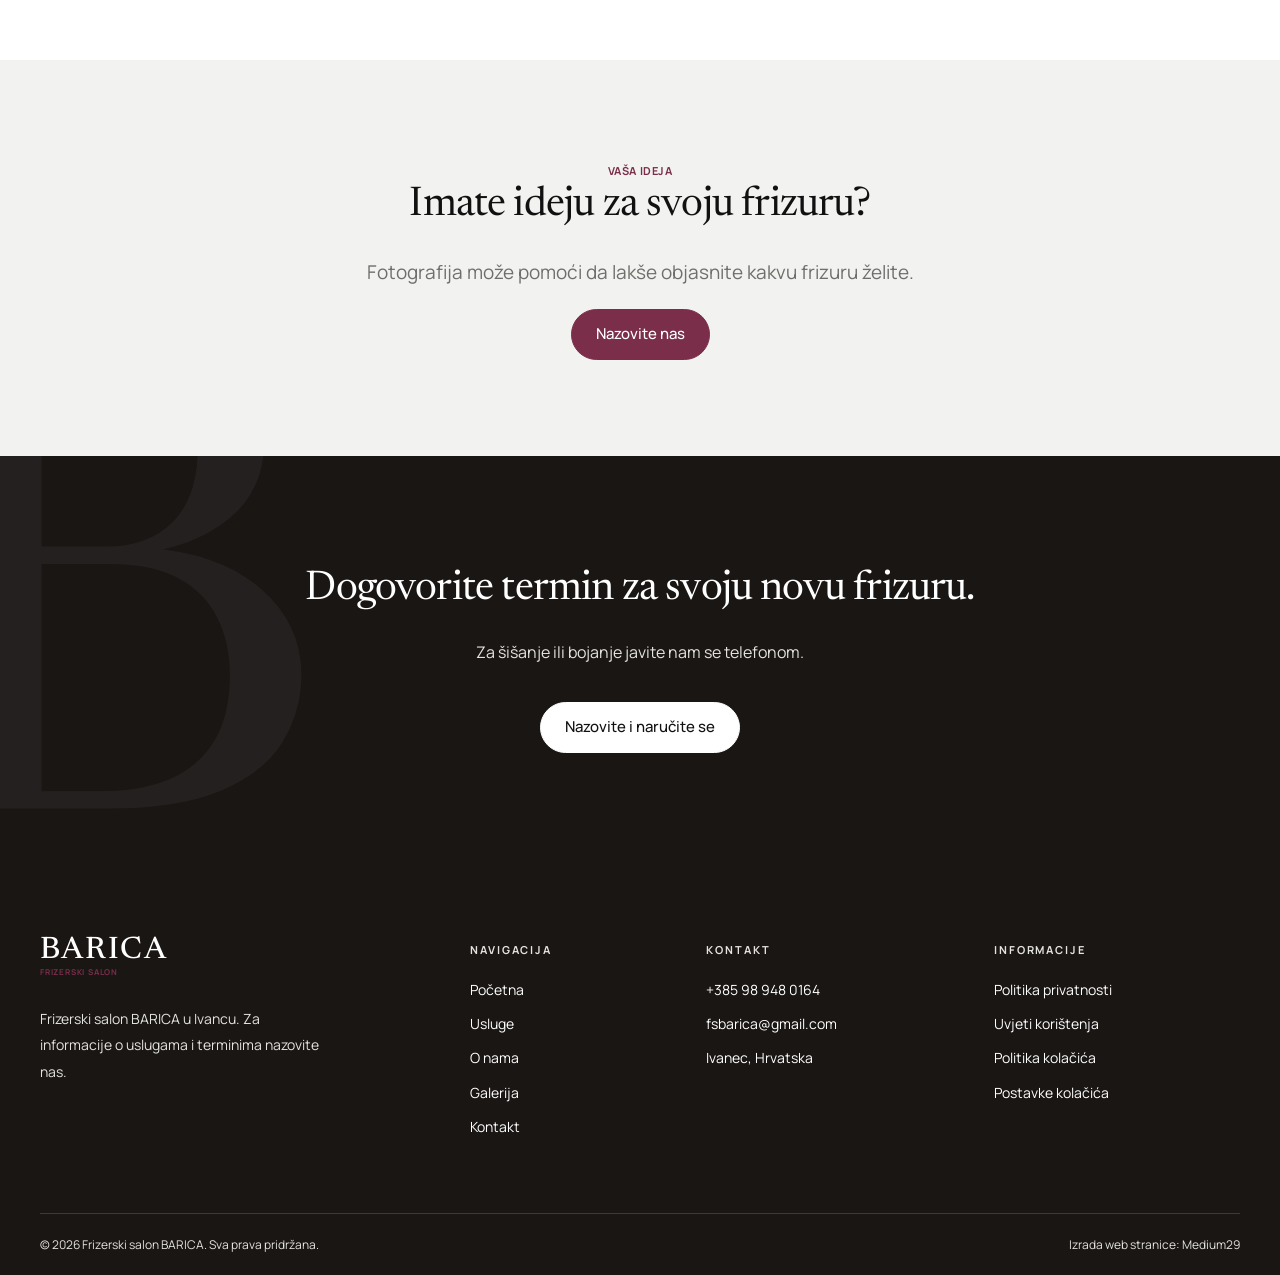
==== commit 81bb8e02: "novi dizajn" ====
--- a/galerija/index.html
+++ b/galerija/index.html
@@ -1 +1,2 @@
-<!doctype html><html lang="hr"><head><meta charset="utf-8"><meta name="viewport" content="width=device-width,initial-scale=1"><meta name="theme-color" content="#29231f"><meta name="color-scheme" content="light"><meta name="robots" content="index,follow,max-image-preview:large"><title>Galerija inspiracije za frizure | BARICA Ivanec</title><meta name="description" content="Ideje za šišanje, bojanje, njegu i oblikovanje kose. Pregledajte galeriju inspiracije Frizerskog salona BARICA u Ivancu."><meta property="og:type" content="website"><meta property="og:locale" content="hr_HR"><meta property="og:site_name" content="Frizerski salon BARICA"><meta property="og:title" content="Galerija inspiracije za frizure | BARICA Ivanec"><meta property="og:description" content="Ideje za šišanje, bojanje, njegu i oblikovanje kose. Pregledajte galeriju inspiracije Frizerskog salona BARICA u Ivancu."><meta name="twitter:card" content="summary_large_image"><meta name="twitter:title" content="Galerija inspiracije za frizure | BARICA Ivanec"><meta name="twitter:description" content="Ideje za šišanje, bojanje, njegu i oblikovanje kose. Pregledajte galeriju inspiracije Frizerskog salona BARICA u Ivancu."><link rel="icon" href="/assets/images/favicon.svg" type="image/svg+xml"><link rel="apple-touch-icon" href="/assets/images/apple-touch-icon.png"><link rel="stylesheet" href="/assets/css/style.css"><link rel="preconnect" href="https://images.unsplash.com" crossorigin><script src="/assets/js/settings.js" defer></script><script src="/assets/js/main.js" defer></script><script type="application/ld+json">{"@context": "https://schema.org", "@type": "HairSalon", "name": "Frizerski salon BARICA", "description": "Frizerski salon BARICA u Ivancu.", "telephone": "+385989480164", "email": "fsbarica@gmail.com", "address": {"@type": "PostalAddress", "addressLocality": "Ivanec", "addressCountry": "HR"}}</script></head><body><script src="/assets/js/early.js"></script><a class="skip-link" href="#glavni-sadrzaj" style="position:absolute;left:-9999px;top:0;z-index:1000;background:white;color:#29231f;padding:12px">Preskoči na sadržaj</a><header class="site-header"><div class="header-inner container"><a class="logo" href="/" aria-label="BARICA — početna"><span class="logo__word">BARICA</span><span class="logo__sub">FRIZERSKI SALON</span></a><nav id="main-nav" class="main-nav" aria-label="Glavna navigacija"><a href="/">Početna</a><a href="/usluge/">Usluge</a><a href="/o-nama/">O nama</a><a href="/galerija/" aria-current="page">Galerija</a><a href="/kontakt/">Kontakt</a></nav><a class="btn header-cta" href="tel:+385989480164">Naručite termin <span aria-hidden="true">↗</span></a><button class="menu-toggle" type="button" aria-label="Otvori izbornik" aria-controls="main-nav" aria-expanded="false"><span class="menu-toggle__lines"></span></button></div></header><main id="glavni-sadrzaj"><section class="page-hero"><div class="container page-hero__inner"><div><span class="eyebrow">Ideje za vaš izgled</span><h1>Galerija<br><em>inspiracije.</em></h1></div><p>Pronađite nijansu, oblik ili detalj koji odgovara vašem stilu. Fotografije služe kao inspiracija.</p></div></section><section class="section section--white"><div class="container"><div class="gallery-filters" role="group" aria-label="Filtriraj galeriju"><button type="button" class="filter-btn" data-filter="all" aria-pressed="true">Sve</button><button type="button" class="filter-btn" data-filter="sisanje" aria-pressed="false">Šišanje</button><button type="button" class="filter-btn" data-filter="boja" aria-pressed="false">Boja</button><button type="button" class="filter-btn" data-filter="oblikovanje" aria-pressed="false">Oblikovanje</button><button type="button" class="filter-btn" data-filter="njega" aria-pressed="false">Njega</button><button type="button" class="filter-btn" data-filter="ambijent" aria-pressed="false">Ambijent</button></div><div class="gallery-grid"><button type="button" class="gallery-item gallery-item--tall" data-gallery-photo data-category="boja" data-image="https://images.unsplash.com/photo-1785456411888-c2e842552820?auto=format&fit=crop&w=1800&q=80" data-alt="Valovi i boja" data-caption="Valovi i boja" aria-label="Povećaj fotografiju: Valovi i boja"><img class="" src="https://images.unsplash.com/photo-1785456411888-c2e842552820?auto=format&fit=crop&w=720&q=80" alt="Valovi i boja" loading="lazy" decoding="async" width="720" height="840"><span class="gallery-item__title">Valovi i boja</span></button><button type="button" class="gallery-item " data-gallery-photo data-category="oblikovanje" data-image="https://images.unsplash.com/photo-1562322140-8baeececf3df?auto=format&fit=crop&w=1800&q=80" data-alt="Feniranje" data-caption="Feniranje" aria-label="Povećaj fotografiju: Feniranje"><img class="" src="https://images.unsplash.com/photo-1562322140-8baeececf3df?auto=format&fit=crop&w=720&q=80" alt="Feniranje" loading="lazy" decoding="async" width="720" height="840"><span class="gallery-item__title">Feniranje</span></button><button type="button" class="gallery-item " data-gallery-photo data-category="sisanje" data-image="https://images.unsplash.com/photo-1647462741268-e5724e5886c0?auto=format&fit=crop&w=1800&q=80" data-alt="Šišanje" data-caption="Šišanje" aria-label="Povećaj fotografiju: Šišanje"><img class="" src="https://images.unsplash.com/photo-1647462741268-e5724e5886c0?auto=format&fit=crop&w=720&q=80" alt="Šišanje" loading="lazy" decoding="async" width="720" height="840"><span class="gallery-item__title">Šišanje</span></button><button type="button" class="gallery-item " data-gallery-photo data-category="njega" data-image="https://images.unsplash.com/photo-1595476108010-b4d1f102b1b1?auto=format&fit=crop&w=1800&q=80" data-alt="Njega" data-caption="Njega" aria-label="Povećaj fotografiju: Njega"><img class="" src="https://images.unsplash.com/photo-1595476108010-b4d1f102b1b1?auto=format&fit=crop&w=720&q=80" alt="Njega" loading="lazy" decoding="async" width="720" height="840"><span class="gallery-item__title">Njega</span></button><button type="button" class="gallery-item " data-gallery-photo data-category="oblikovanje" data-image="https://images.unsplash.com/photo-1770576568718-6747e3d85de8?auto=format&fit=crop&w=1800&q=80" data-alt="Svečani stil" data-caption="Svečani stil" aria-label="Povećaj fotografiju: Svečani stil"><img class="" src="https://images.unsplash.com/photo-1770576568718-6747e3d85de8?auto=format&fit=crop&w=720&q=80" alt="Svečani stil" loading="lazy" decoding="async" width="720" height="840"><span class="gallery-item__title">Svečani stil</span></button><button type="button" class="gallery-item gallery-item--wide" data-gallery-photo data-category="njega" data-image="https://images.unsplash.com/photo-1717160675643-53a7a2ebaa9f?auto=format&fit=crop&w=1800&q=80" data-alt="Tretman kose" data-caption="Tretman kose" aria-label="Povećaj fotografiju: Tretman kose"><img class="" src="https://images.unsplash.com/photo-1717160675643-53a7a2ebaa9f?auto=format&fit=crop&w=720&q=80" alt="Tretman kose" loading="lazy" decoding="async" width="720" height="840"><span class="gallery-item__title">Tretman kose</span></button><button type="button" class="gallery-item " data-gallery-photo data-category="ambijent" data-image="https://images.unsplash.com/photo-1521590832167-7bcbfaa6381f?auto=format&fit=crop&w=1800&q=80" data-alt="Salon inspiracija" data-caption="Salon inspiracija" aria-label="Povećaj fotografiju: Salon inspiracija"><img class="" src="https://images.unsplash.com/photo-1521590832167-7bcbfaa6381f?auto=format&fit=crop&w=720&q=80" alt="Salon inspiracija" loading="lazy" decoding="async" width="720" height="840"><span class="gallery-item__title">Salon inspiracija</span></button><button type="button" class="gallery-item " data-gallery-photo data-category="ambijent" data-image="https://images.unsplash.com/photo-1560066984-138dadb4c035?auto=format&fit=crop&w=1800&q=80" data-alt="Interijer salona" data-caption="Interijer salona" aria-label="Povećaj fotografiju: Interijer salona"><img class="" src="https://images.unsplash.com/photo-1560066984-138dadb4c035?auto=format&fit=crop&w=720&q=80" alt="Interijer salona" loading="lazy" decoding="async" width="720" height="840"><span class="gallery-item__title">Interijer salona</span></button><button type="button" class="gallery-item " data-gallery-photo data-category="sisanje" data-image="https://images.unsplash.com/photo-1675034743339-0b0747047727?auto=format&fit=crop&w=1800&q=80" data-alt="Stvaranje frizure" data-caption="Stvaranje frizure" aria-label="Povećaj fotografiju: Stvaranje frizure"><img class="" src="https://images.unsplash.com/photo-1675034743339-0b0747047727?auto=format&fit=crop&w=720&q=80" alt="Stvaranje frizure" loading="lazy" decoding="async" width="720" height="840"><span class="gallery-item__title">Stvaranje frizure</span></button><button type="button" class="gallery-item " data-gallery-photo data-category="ambijent" data-image="https://images.unsplash.com/photo-1600948836101-f9ffda59d250?auto=format&fit=crop&w=1800&q=80" data-alt="Prostor i detalji" data-caption="Prostor i detalji" aria-label="Povećaj fotografiju: Prostor i detalji"><img class="" src="https://images.unsplash.com/photo-1600948836101-f9ffda59d250?auto=format&fit=crop&w=720&q=80" alt="Prostor i detalji" loading="lazy" decoding="async" width="720" height="840"><span class="gallery-item__title">Prostor i detalji</span></button></div></div></section><section class="section section--paper"><div class="container" style="text-align:center"><span class="eyebrow">Vaša ideja</span><h2>Imate frizuru na umu?</h2><p class="lead" style="margin-inline:auto">Sačuvajte fotografiju koja vam se sviđa i raspitajte se o mogućnostima pri dogovaranju termina.</p><a class="btn" href="tel:+385989480164">Nazovite nas <span aria-hidden="true">↗</span></a></div></section><section class="closing"><div class="closing__inner reveal"><span class="eyebrow">Barica · Ivanec</span><h2>Vrijeme je za frizuru u kojoj ćete se osjećati odlično.</h2><p>Dogovorite svoj termin i pronađite stil koji odgovara vama.</p><a class="btn btn--light" href="tel:+385989480164">Nazovite i naručite se <span aria-hidden="true">↗</span></a></div></section></main><footer class="footer"><div class="container"><div class="footer__top"><div class="footer__brand"><a class="logo" href="/" aria-label="BARICA — početna"><span class="logo__word">BARICA</span><span class="logo__sub">FRIZERSKI SALON</span></a><p class="footer__copy">Mjesto za novu frizuru i trenutak posvećen vama. Pronađite inspiraciju, upoznajte naše usluge i dogovorite svoj termin.</p></div><div><h3>Istražite</h3><div class="footer__links"><a href="/">Početna</a><a href="/usluge/">Usluge</a><a href="/o-nama/">O nama</a><a href="/galerija/">Galerija</a><a href="/kontakt/">Kontakt</a></div></div><div><h3>Kontakt</h3><div class="footer__links"><a href="tel:+385989480164">+385 98 948 0164</a><a href="mailto:fsbarica@gmail.com">fsbarica@gmail.com</a><span>Ivanec, Hrvatska</span></div></div><div><h3>Informacije</h3><div class="footer__links"><a href="/politika-privatnosti/">Politika privatnosti</a><a href="/uvjeti-koristenja/">Uvjeti korištenja</a><a href="/politika-kolacica/">Politika kolačića</a><a href="#" data-cookie-settings>Postavke kolačića</a></div></div></div><div class="footer__bottom"><span>© <span data-year>2026</span> Frizerski salon BARICA. Sva prava pridržana.</span><span class="footer__signature">Izrada web stranice: <a href="https://medium29.com" target="_blank" rel="noopener noreferrer">Medium29</a></span></div></div></footer><a class="mobile-book" href="tel:+385989480164">Nazovite i naručite termin</a><div class="cookie-banner" role="region" aria-label="Postavke kolačića" hidden><div class="cookie-banner__text"><strong>Vaša privatnost nam je važna.</strong><p>Koristimo nužnu pohranu za vaše postavke. Uz vašu privolu možemo uključiti anonimnu analitiku posjećenosti. <a href="/politika-kolacica/" style="text-decoration:underline">Saznajte više</a>.</p></div><div class="cookie-banner__actions"><button class="btn btn--outline" type="button" data-cookie-reject>Odbij</button><button class="btn btn--outline" type="button" data-cookie-settings>Postavke</button><button class="btn" type="button" data-cookie-accept>Prihvati</button></div></div><div class="cookie-modal" hidden role="presentation"><div class="cookie-modal__panel" role="dialog" aria-modal="true" aria-label="Postavke kolačića" tabindex="-1"><button type="button" class="cookie-close" aria-label="Zatvori postavke" data-cookie-close>×</button><span class="eyebrow">Privatnost</span><h2>Vaše postavke</h2><p>Sami odlučujete koje neobavezne tehnologije dopuštate. Odluku možete promijeniti u podnožju stranice.</p><div class="cookie-setting"><div><strong>Nužne postavke</strong><small>Potrebne za spremanje vašeg izbora.</small></div><input type="checkbox" checked disabled aria-label="Nužne postavke uvijek su aktivne"></div><label class="cookie-setting" for="cookie-analytics"><div><strong>Analitika</strong><small>Opcionalno mjerenje posjećenosti, samo uz privolu i nakon konfiguracije.</small></div><input type="checkbox" id="cookie-analytics"></label><div class="cookie-modal__actions"><button class="btn btn--outline" type="button" data-cookie-reject>Odbij sve</button><button class="btn" type="button" data-cookie-save>Spremi odabir</button></div></div></div><div class="intro" role="presentation"><div class="intro__inner"><div class="intro__tiny">Dobro došli</div><div class="intro__word" aria-label="BARICA"><span style="--i:0">B</span><span style="--i:1">A</span><span style="--i:2">R</span><span style="--i:3">I</span><span style="--i:4">C</span><span style="--i:5">A</span></div><span class="intro__rule"></span><div class="intro__caption">Frizerski salon · Ivanec</div></div><button type="button" class="intro__skip">Preskoči intro</button></div><div class="lightbox" role="dialog" aria-label="Pregled fotografije" aria-modal="true" hidden><button type="button" class="lightbox__close" aria-label="Zatvori fotografiju">×</button><button type="button" class="lightbox__arrow lightbox__prev" aria-label="Prethodna fotografija">‹</button><img class="lightbox__image" alt=""><button type="button" class="lightbox__arrow lightbox__next" aria-label="Sljedeća fotografija">›</button><span class="lightbox__caption"></span></div></body></html>+<!doctype html>
+<html lang="hr"><head><meta charset="utf-8"/><meta content="width=device-width,initial-scale=1" name="viewport"/><meta content="#FBFBFA" name="theme-color"/><meta content="light" name="color-scheme"/><meta content="index,follow,max-image-preview:large" name="robots"/><title>Frizure i stilovi | BARICA Ivanec</title><meta content="Pogledajte odabrane primjere frizura i stilova na stranici frizerskog salona BARICA u Ivancu." name="description"/><meta content="website" property="og:type"/><meta content="hr_HR" property="og:locale"/><meta content="Frizerski salon BARICA" property="og:site_name"/><meta content="Frizure i stilovi | BARICA Ivanec" property="og:title"/><meta content="Pogledajte odabrane primjere frizura i stilova na stranici frizerskog salona BARICA u Ivancu." property="og:description"/><meta content="summary_large_image" name="twitter:card"/><meta content="Frizure i stilovi | BARICA Ivanec" name="twitter:title"/><meta content="Pogledajte odabrane primjere frizura i stilova na stranici frizerskog salona BARICA u Ivancu." name="twitter:description"/><link href="/assets/images/favicon.svg" rel="icon" type="image/svg+xml"/><link href="/assets/images/apple-touch-icon.png" rel="apple-touch-icon"/><link href="/assets/css/style.css" rel="stylesheet"/><script defer="" src="/assets/js/settings.js"></script><script defer="" src="/assets/js/main.js"></script><script type="application/ld+json">{"@context":"https://schema.org","@type":"HairSalon","name":"Frizerski salon BARICA","description":"Frizerski salon BARICA u Ivancu.","telephone":"+385989480164","email":"fsbarica@gmail.com","address":{"@type":"PostalAddress","addressLocality":"Ivanec","addressCountry":"HR"}}</script></head><body><script src="/assets/js/early.js"></script><a class="skip-link skip-link--hidden" href="#glavni-sadrzaj">Preskoči na sadržaj</a><header class="site-header"><div class="header-inner container"><a aria-label="BARICA — početna" class="logo" href="/"><span class="logo__word">BARICA</span><span class="logo__sub">FRIZERSKI SALON</span></a><nav aria-label="Glavna navigacija" class="main-nav" id="main-nav"><a href="/">Početna</a><a href="/usluge/">Usluge</a><a href="/o-nama/">O nama</a><a aria-current="page" href="/galerija/">Galerija</a><a href="/kontakt/">Kontakt</a></nav><a class="btn header-cta" href="tel:+385989480164">Naručite termin </a><button aria-controls="main-nav" aria-expanded="false" aria-label="Otvori izbornik" class="menu-toggle" type="button"><span class="menu-toggle__lines"></span></button></div></header><main id="glavni-sadrzaj"><section class="page-hero"><div class="container page-hero__inner"><div><span class="eyebrow">Ideje za vaš izgled</span><h1>Frizure i stilovi.</h1></div><p>Pogledajte primjere različitih frizura i oblika. Fotografije nisu prikaz radova salona.</p></div></section><section class="section section--white"><div class="container"><div aria-label="Filtriraj galeriju" class="gallery-filters" role="group"><button aria-pressed="true" class="filter-btn" data-filter="all" type="button">Sve</button><button aria-pressed="false" class="filter-btn" data-filter="sisanje" type="button">Šišanje</button><button aria-pressed="false" class="filter-btn" data-filter="boja" type="button">Boja</button><button aria-pressed="false" class="filter-btn" data-filter="oblikovanje" type="button">Oblikovanje</button><button aria-pressed="false" class="filter-btn" data-filter="njega" type="button">Njega</button><button aria-pressed="false" class="filter-btn" data-filter="ambijent" type="button">Ambijent</button></div><div class="gallery-grid"><button aria-label="Povećaj fotografiju: Valovi i boja" class="gallery-item gallery-item--tall" data-alt="Valovi i boja" data-caption="Valovi i boja" data-category="boja" data-gallery-photo="" data-image="https://images.unsplash.com/photo-1785456411888-c2e842552820?auto=format&amp;fit=crop&amp;w=1800&amp;q=80" type="button"><img alt="Valovi i boja" decoding="async" height="840" loading="lazy" src="https://images.unsplash.com/photo-1785456411888-c2e842552820?auto=format&amp;fit=crop&amp;w=720&amp;q=80" width="720"/><span class="gallery-item__title">Valovi i boja</span></button><button aria-label="Povećaj fotografiju: Feniranje" class="gallery-item" data-alt="Feniranje" data-caption="Feniranje" data-category="oblikovanje" data-gallery-photo="" data-image="https://images.unsplash.com/photo-1562322140-8baeececf3df?auto=format&amp;fit=crop&amp;w=1800&amp;q=80" type="button"><img alt="Feniranje" decoding="async" height="840" loading="lazy" src="https://images.unsplash.com/photo-1562322140-8baeececf3df?auto=format&amp;fit=crop&amp;w=720&amp;q=80" width="720"/><span class="gallery-item__title">Feniranje</span></button><button aria-label="Povećaj fotografiju: Šišanje" class="gallery-item" data-alt="Šišanje" data-caption="Šišanje" data-category="sisanje" data-gallery-photo="" data-image="https://images.unsplash.com/photo-1647462741268-e5724e5886c0?auto=format&amp;fit=crop&amp;w=1800&amp;q=80" type="button"><img alt="Šišanje" decoding="async" height="840" loading="lazy" src="https://images.unsplash.com/photo-1647462741268-e5724e5886c0?auto=format&amp;fit=crop&amp;w=720&amp;q=80" width="720"/><span class="gallery-item__title">Šišanje</span></button><button aria-label="Povećaj fotografiju: Njega" class="gallery-item" data-alt="Njega" data-caption="Njega" data-category="njega" data-gallery-photo="" data-image="https://images.unsplash.com/photo-1595476108010-b4d1f102b1b1?auto=format&amp;fit=crop&amp;w=1800&amp;q=80" type="button"><img alt="Njega" decoding="async" height="840" loading="lazy" src="https://images.unsplash.com/photo-1595476108010-b4d1f102b1b1?auto=format&amp;fit=crop&amp;w=720&amp;q=80" width="720"/><span class="gallery-item__title">Njega</span></button><button aria-label="Povećaj fotografiju: Svečani stil" class="gallery-item" data-alt="Svečani stil" data-caption="Svečani stil" data-category="oblikovanje" data-gallery-photo="" data-image="https://images.unsplash.com/photo-1770576568718-6747e3d85de8?auto=format&amp;fit=crop&amp;w=1800&amp;q=80" type="button"><img alt="Svečani stil" decoding="async" height="840" loading="lazy" src="https://images.unsplash.com/photo-1770576568718-6747e3d85de8?auto=format&amp;fit=crop&amp;w=720&amp;q=80" width="720"/><span class="gallery-item__title">Svečani stil</span></button><button aria-label="Povećaj fotografiju: Tretman kose" class="gallery-item gallery-item--wide" data-alt="Tretman kose" data-caption="Tretman kose" data-category="njega" data-gallery-photo="" data-image="https://images.unsplash.com/photo-1717160675643-53a7a2ebaa9f?auto=format&amp;fit=crop&amp;w=1800&amp;q=80" type="button"><img alt="Tretman kose" decoding="async" height="840" loading="lazy" src="https://images.unsplash.com/photo-1717160675643-53a7a2ebaa9f?auto=format&amp;fit=crop&amp;w=720&amp;q=80" width="720"/><span class="gallery-item__title">Tretman kose</span></button><button aria-label="Povećaj fotografiju: Salon inspiracija" class="gallery-item" data-alt="Salon inspiracija" data-caption="Salon inspiracija" data-category="ambijent" data-gallery-photo="" data-image="https://images.unsplash.com/photo-1521590832167-7bcbfaa6381f?auto=format&amp;fit=crop&amp;w=1800&amp;q=80" type="button"><img alt="Salon inspiracija" decoding="async" height="840" loading="lazy" src="https://images.unsplash.com/photo-1521590832167-7bcbfaa6381f?auto=format&amp;fit=crop&amp;w=720&amp;q=80" width="720"/><span class="gallery-item__title">Salon inspiracija</span></button><button aria-label="Povećaj fotografiju: Interijer salona" class="gallery-item" data-alt="Interijer salona" data-caption="Interijer salona" data-category="ambijent" data-gallery-photo="" data-image="https://images.unsplash.com/photo-1560066984-138dadb4c035?auto=format&amp;fit=crop&amp;w=1800&amp;q=80" type="button"><img alt="Interijer salona" decoding="async" height="840" loading="lazy" src="https://images.unsplash.com/photo-1560066984-138dadb4c035?auto=format&amp;fit=crop&amp;w=720&amp;q=80" width="720"/><span class="gallery-item__title">Interijer salona</span></button><button aria-label="Povećaj fotografiju: Stvaranje frizure" class="gallery-item" data-alt="Stvaranje frizure" data-caption="Stvaranje frizure" data-category="sisanje" data-gallery-photo="" data-image="https://images.unsplash.com/photo-1675034743339-0b0747047727?auto=format&amp;fit=crop&amp;w=1800&amp;q=80" type="button"><img alt="Stvaranje frizure" decoding="async" height="840" loading="lazy" src="https://images.unsplash.com/photo-1675034743339-0b0747047727?auto=format&amp;fit=crop&amp;w=720&amp;q=80" width="720"/><span class="gallery-item__title">Stvaranje frizure</span></button><button aria-label="Povećaj fotografiju: Prostor i detalji" class="gallery-item" data-alt="Prostor i detalji" data-caption="Prostor i detalji" data-category="ambijent" data-gallery-photo="" data-image="https://images.unsplash.com/photo-1600948836101-f9ffda59d250?auto=format&amp;fit=crop&amp;w=1800&amp;q=80" type="button"><img alt="Prostor i detalji" decoding="async" height="840" loading="lazy" src="https://images.unsplash.com/photo-1600948836101-f9ffda59d250?auto=format&amp;fit=crop&amp;w=720&amp;q=80" width="720"/><span class="gallery-item__title">Prostor i detalji</span></button></div></div></section><section class="section section--paper"><div class="container text-center"><span class="eyebrow">Vaša ideja</span><h2>Imate ideju za svoju frizuru?</h2><p class="lead centered-image">Fotografija može pomoći da lakše objasnite kakvu frizuru želite.</p><a class="btn" href="tel:+385989480164">Nazovite nas </a></div></section><section class="closing"><div class="closing__inner reveal"><h2>Dogovorite termin za svoju novu frizuru.</h2><p>Za šišanje ili bojanje javite nam se telefonom.</p><a class="btn btn--light" href="tel:+385989480164">Nazovite i naručite se </a></div></section></main><footer class="footer"><div class="container"><div class="footer__top"><div class="footer__brand"><a aria-label="BARICA — početna" class="logo" href="/"><span class="logo__word">BARICA</span><span class="logo__sub">FRIZERSKI SALON</span></a><p class="footer__copy">Frizerski salon BARICA u Ivancu. Za informacije o uslugama i terminima nazovite nas.</p></div><div><h3>Navigacija</h3><div class="footer__links"><a href="/">Početna</a><a href="/usluge/">Usluge</a><a href="/o-nama/">O nama</a><a href="/galerija/">Galerija</a><a href="/kontakt/">Kontakt</a></div></div><div><h3>Kontakt</h3><div class="footer__links"><a href="tel:+385989480164">+385 98 948 0164</a><a href="mailto:fsbarica@gmail.com">fsbarica@gmail.com</a><span>Ivanec, Hrvatska</span></div></div><div><h3>Informacije</h3><div class="footer__links"><a href="/politika-privatnosti/">Politika privatnosti</a><a href="/uvjeti-koristenja/">Uvjeti korištenja</a><a href="/politika-kolacica/">Politika kolačića</a><a data-cookie-settings="" href="#">Postavke kolačića</a></div></div></div><div class="footer__bottom"><span>© <span data-year="">2026</span> Frizerski salon BARICA. Sva prava pridržana.</span><span class="footer__signature">Izrada web stranice: <a href="https://medium29.com" rel="noopener noreferrer" target="_blank">Medium29</a></span></div></div></footer><a class="mobile-book" href="tel:+385989480164">Nazovite i naručite termin</a><div aria-label="Postavke kolačića" class="cookie-banner" hidden="" role="region"><div class="cookie-banner__text"><strong>Vaša privatnost nam je važna.</strong><p>Koristimo nužnu pohranu za vaše postavke. Uz vašu privolu možemo uključiti anonimnu analitiku posjećenosti. <a class="text-underlined" href="/politika-kolacica/">Saznajte više</a>.</p></div><div class="cookie-banner__actions"><button class="btn btn--outline" data-cookie-reject="" type="button">Odbij</button><button class="btn btn--outline" data-cookie-settings="" type="button">Postavke</button><button class="btn" data-cookie-accept="" type="button">Prihvati</button></div></div><div class="cookie-modal" hidden="" role="presentation"><div aria-label="Postavke kolačića" aria-modal="true" class="cookie-modal__panel" role="dialog" tabindex="-1"><button aria-label="Zatvori postavke" class="cookie-close" data-cookie-close="" type="button">×</button><span class="eyebrow">Privatnost</span><h2>Vaše postavke</h2><p>Sami odlučujete koje neobavezne tehnologije dopuštate. Odluku možete promijeniti u podnožju stranice.</p><div class="cookie-setting"><div><strong>Nužne postavke</strong><small>Potrebne za spremanje vašeg izbora.</small></div><input aria-label="Nužne postavke uvijek su aktivne" checked="" disabled="" type="checkbox"/></div><label class="cookie-setting" for="cookie-analytics"><div><strong>Analitika</strong><small>Opcionalno mjerenje posjećenosti, samo uz privolu i nakon konfiguracije.</small></div><input id="cookie-analytics" type="checkbox"/></label><div class="cookie-modal__actions"><button class="btn btn--outline" data-cookie-reject="" type="button">Odbij sve</button><button class="btn" data-cookie-save="" type="button">Spremi odabir</button></div></div></div><div class="intro" role="presentation"><div class="intro__inner"><div class="intro__tiny">Dobro došli</div><div aria-label="BARICA" class="intro__word"><span style="--i:0">B</span><span style="--i:1">A</span><span style="--i:2">R</span><span style="--i:3">I</span><span style="--i:4">C</span><span style="--i:5">A</span></div><span class="intro__rule"></span><div class="intro__caption">Frizerski salon · Ivanec</div></div><button class="intro__skip" type="button">Preskoči intro</button></div><div aria-label="Pregled fotografije" aria-modal="true" class="lightbox" hidden="" role="dialog"><button aria-label="Zatvori fotografiju" class="lightbox__close" type="button">×</button><button aria-label="Prethodna fotografija" class="lightbox__arrow lightbox__prev" type="button">‹</button><img alt="" class="lightbox__image"/><button aria-label="Sljedeća fotografija" class="lightbox__arrow lightbox__next" type="button">›</button><span class="lightbox__caption"></span></div></body></html>
--- a/assets/css/style.css
+++ b/assets/css/style.css
@@ -1,50 +1,118 @@
-:root{--ink:#29231f;--brown:#352a25;--muted:#777069;--copper:#a57660;--copper-dark:#895c49;--cream:#f9f6f1;--paper:#f1eae3;--white:#fff;--line:#dfd6cf;--serif:'Iowan Old Style','Baskerville','Palatino Linotype','Book Antiqua',Georgia,serif;--sans:'Segoe UI',Inter,'Helvetica Neue',Arial,sans-serif;--container:1260px;--header:88px;--radius:2px;scroll-behavior:smooth}
-*{box-sizing:border-box}html{scroll-padding-top:110px}body{margin:0;background:var(--cream);color:var(--ink);font-family:var(--sans);font-size:16px;line-height:1.65;-webkit-font-smoothing:antialiased}img{display:block;width:100%;height:auto}button,input,select,textarea{font:inherit}button,a{-webkit-tap-highlight-color:transparent}a{color:inherit;text-decoration:none}button{cursor:pointer}a:focus-visible,button:focus-visible,input:focus-visible,textarea:focus-visible,select:focus-visible{outline:3px solid var(--copper);outline-offset:4px}::selection{background:#caa991;color:#221b16}.container{width:min(calc(100% - 88px),var(--container));margin-inline:auto}.eyebrow{font-size:10px;font-weight:700;letter-spacing:.245em;text-transform:uppercase;color:var(--copper-dark);line-height:1.5}.section{padding:116px 0}.section--compact{padding:82px 0}.section--white{background:var(--white)}.section--paper{background:var(--paper)}.section--dark{background:var(--brown);color:#fff}.section-head{display:flex;gap:40px;justify-content:space-between;align-items:end;margin-bottom:52px}.section-head__copy{max-width:470px;color:var(--muted);margin:0;font-size:15px}.section-head__copy.light{color:#d5c8bf}h1,h2,h3,h4,p{margin-top:0}h1,h2,h3{font-weight:400}h1,h2,.display,.serif{font-family:var(--serif)}h1{font-size:clamp(56px,6.9vw,116px);line-height:1.02;letter-spacing:-.053em}h2{font-size:clamp(43px,5vw,78px);line-height:1.08;letter-spacing:-.045em;margin-bottom:24px}h3{font-size:clamp(25px,2.2vw,34px);line-height:1.15;letter-spacing:-.03em}.lead{font-size:clamp(16px,1.55vw,19px);color:var(--muted);line-height:1.9;max-width:620px}.text-muted{color:var(--muted)}.rule{width:58px;height:1px;background:var(--copper);display:block;margin:26px 0}.btn{min-height:54px;display:inline-flex;align-items:center;justify-content:center;gap:18px;border:1px solid var(--brown);background:var(--brown);color:#fff;padding:14px 26px;font-size:11px;letter-spacing:.13em;text-transform:uppercase;font-weight:700;transition:background .22s,color .22s,border-color .22s,transform .22s;white-space:normal;text-align:center}.btn:hover{background:#584239;border-color:#584239;transform:translateY(-2px)}.btn--outline{background:transparent;color:var(--ink)}.btn--outline:hover{background:var(--brown);color:#fff}.btn--light{background:#fff;color:var(--brown);border-color:#fff}.btn--light:hover{background:#e9ded4;color:var(--brown);border-color:#e9ded4}.btn--quiet{background:transparent;color:var(--ink);border:none;border-bottom:1px solid var(--ink);padding:10px 0;min-height:36px}.btn--quiet:hover{background:transparent;color:var(--copper-dark);border-color:var(--copper-dark);transform:none}.text-link{display:inline-flex;align-items:center;gap:15px;font-size:11px;letter-spacing:.14em;text-transform:uppercase;font-weight:700;border-bottom:1px solid var(--copper);padding-bottom:7px;transition:gap .2s}.text-link:hover{gap:23px}.text-link__arrow{font-size:19px;font-weight:400;line-height:1}.photo{overflow:hidden;background:#e3d7cb;position:relative}.photo img{height:100%;width:100%;object-fit:cover;transition:transform .8s cubic-bezier(.2,.7,.15,1)}.photo:hover img{transform:scale(1.055)}.label-tag{position:absolute;bottom:18px;left:18px;background:#faf7f1df;padding:9px 12px;font-size:10px;letter-spacing:.13em;text-transform:uppercase;color:#40362e}
+@import url('https://fonts.googleapis.com/css2?family=Manrope:wght@400;500;700&family=Newsreader:opsz,wght@6..72,400&display=swap');
+:root{--bg:#FBFBFA;--surface:#F2F2F0;--ink:#111111;--muted:#6E6E6B;--line:#E3E3E0;--accent:#7A2E4A;--dark:#1A1614;--white:#FFFFFF;--serif:'Newsreader',Georgia,serif;--sans:'Manrope','Segoe UI',Arial,sans-serif;--container:1260px;--header:88px}
+*{box-sizing:border-box}html{scroll-padding-top:var(--header);scroll-behavior:smooth}body{margin:0;background:var(--bg);color:var(--ink);font-family:var(--sans);font-size:16px;line-height:1.65;-webkit-font-smoothing:antialiased}img{display:block;width:100%;height:auto}button,input,select,textarea{font:inherit}button,a{-webkit-tap-highlight-color:transparent}a{color:inherit;text-decoration:none}button{cursor:pointer}a:focus-visible,button:focus-visible,input:focus-visible,textarea:focus-visible,select:focus-visible{outline:3px solid var(--accent);outline-offset:4px}::selection{background:var(--accent);color:var(--ink)}.container{width:min(calc(100% - 88px),var(--container));margin-inline:auto}.eyebrow{font-size:10px;font-weight:700;letter-spacing:.1em;text-transform:uppercase;color:var(--accent);line-height:1.5}.section{padding:96px 0}.section--white{background:var(--white)}.section--surface{background:var(--surface)}.section-head{display:flex;gap:40px;justify-content:space-between;align-items:end;margin-bottom:52px}.section-head__copy{max-width:470px;color:var(--muted);margin:0;font-size:15px}.section-head__copy.light{color:var(--muted)}h1,h2,h3,h4,p{margin-top:0}h1,h2,h3{font-weight:400}h1,h2,.display,.serif{font-family:var(--serif)}h1{font-size:clamp(56px,6.9vw,116px);line-height:1.02;letter-spacing:-.02em}h2{font-size:clamp(43px,5vw,78px);line-height:1.08;letter-spacing:-.02em;margin-bottom:24px}h3{font-size:clamp(25px,2.2vw,34px);line-height:1.15;letter-spacing:-.03em}.lead{font-size:clamp(16px,1.55vw,19px);color:var(--muted);line-height:1.9;max-width:620px}.text-muted{color:var(--muted)}.rule{width:58px;height:1px;background:var(--accent);display:block;margin:26px 0}.btn{min-height:54px;display:inline-flex;align-items:center;justify-content:center;gap:18px;border:1px solid var(--dark);background:var(--dark);color:var(--white);padding:14px 26px;font-size:11px;letter-spacing:.03em;text-transform:uppercase;font-weight:700;transition:background .22s,color .22s,border-color .22s,transform .22s;white-space:normal;text-align:center}.btn:hover{background:var(--dark);border-color:var(--dark);transform:translateY(-2px)}.btn--outline{background:transparent;color:var(--ink)}.btn--outline:hover{background:var(--dark);color:var(--white)}.btn--light{background:var(--white);color:var(--dark);border-color:var(--white)}.btn--light:hover{background:var(--line);color:var(--dark);border-color:var(--line)}.text-link{display:inline-flex;align-items:center;gap:15px;font-size:11px;letter-spacing:.03em;text-transform:uppercase;font-weight:700;border-bottom:1px solid var(--accent);padding-bottom:7px;transition:gap .2s}.text-link:hover{gap:23px}.text-link__arrow{font-size:19px;font-weight:400;line-height:1}.photo{overflow:hidden;background:var(--line);position:relative}.photo img{height:100%;width:100%;object-fit:cover;transition:transform .8s cubic-bezier(.2,.7,.15,1)}.photo:hover img{transform:scale(1.04)}
 /* Header */
-.site-header{height:var(--header);position:sticky;top:0;z-index:80;background:rgba(249,246,241,.95);backdrop-filter:blur(18px);border-bottom:1px solid rgba(70,52,42,.08);transition:box-shadow .25s,height .25s}.site-header.is-scrolled{box-shadow:0 12px 34px rgba(40,31,25,.045)}.header-inner{height:100%;display:flex;align-items:center;gap:35px}.logo{display:inline-flex;flex-direction:column;align-items:center;gap:2px;line-height:1;flex:none;min-width:149px}.logo__word{font-family:var(--serif);font-size:31px;letter-spacing:.185em;font-weight:500;margin-right:-.185em}.logo__sub{font-size:8px;font-weight:700;letter-spacing:.275em;margin-right:-.275em;color:var(--copper-dark)}.main-nav{display:flex;gap:clamp(16px,2.5vw,42px);justify-content:center;margin:auto}.main-nav a{font-size:11px;text-transform:uppercase;letter-spacing:.13em;font-weight:700;white-space:nowrap;position:relative}.main-nav a:after{content:'';position:absolute;left:0;right:100%;height:1px;bottom:-9px;background:var(--copper);transition:right .2s}.main-nav a:hover:after,.main-nav a[aria-current=page]:after{right:0}.header-cta{min-height:45px;padding:12px 18px;font-size:10px}.menu-toggle{display:none;align-items:center;justify-content:center;border:0;background:transparent;padding:9px;width:44px;height:44px;margin-left:auto}.menu-toggle__lines,.menu-toggle__lines:before,.menu-toggle__lines:after{width:23px;height:1.5px;background:var(--ink);display:block;position:relative;transition:transform .22s}.menu-toggle__lines:before,.menu-toggle__lines:after{content:'';position:absolute;left:0}.menu-toggle__lines:before{top:-7px}.menu-toggle__lines:after{top:7px}.menu-toggle[aria-expanded=true] .menu-toggle__lines{background:transparent}.menu-toggle[aria-expanded=true] .menu-toggle__lines:before{top:0;transform:rotate(45deg)}.menu-toggle[aria-expanded=true] .menu-toggle__lines:after{top:0;transform:rotate(-45deg)}
+.site-header{height:var(--header);position:sticky;top:0;z-index:80;background:rgba(249,246,241,.95);backdrop-filter:blur(18px);border-bottom:1px solid rgba(70,52,42,.08);transition:box-shadow .25s,height .25s}.site-header.is-scrolled{box-shadow:0 12px 34px rgba(40,31,25,.045)}.header-inner{height:100%;display:flex;align-items:center;gap:35px}.logo{display:inline-flex;flex-direction:column;align-items:center;gap:2px;line-height:1;flex:none;min-width:149px}.logo__word{font-family:var(--serif);font-size:31px;letter-spacing:.05em;font-weight:500;margin-right:-.185em}.logo__sub{font-size:8px;font-weight:700;letter-spacing:.1em;margin-right:-.275em;color:var(--accent)}.main-nav{display:flex;gap:clamp(16px,2.5vw,42px);justify-content:center;margin:auto}.main-nav a{font-size:11px;text-transform:uppercase;letter-spacing:.03em;font-weight:700;white-space:nowrap;position:relative}.main-nav a:after{content:'';position:absolute;left:0;right:100%;height:1px;bottom:-9px;background:var(--accent);transition:right .2s}.main-nav a:hover:after,.main-nav a[aria-current=page]:after{right:0}.header-cta{min-height:45px;padding:12px 18px;font-size:10px}.menu-toggle{display:none;align-items:center;justify-content:center;border:0;background:transparent;padding:9px;width:44px;height:44px;margin-left:auto}.menu-toggle__lines,.menu-toggle__lines:before,.menu-toggle__lines:after{width:23px;height:2px;background:var(--ink);display:block;position:relative;transition:transform .22s}.menu-toggle__lines:before,.menu-toggle__lines:after{content:'';position:absolute;left:0}.menu-toggle__lines:before{top:-7px}.menu-toggle__lines:after{top:7px}.menu-toggle[aria-expanded=true] .menu-toggle__lines{background:transparent}.menu-toggle[aria-expanded=true] .menu-toggle__lines:before{top:0;transform:rotate(45deg)}.menu-toggle[aria-expanded=true] .menu-toggle__lines:after{top:0;transform:rotate(-45deg)}
 /* Intro */
 .intro{position:fixed;inset:0;z-index:999;background:linear-gradient(110deg,rgba(34,27,24,.90),rgba(58,39,32,.89)),url('https://images.unsplash.com/photo-1600948836101-f9ffda59d250?auto=format&fit=crop&w=1300&q=70') center/cover;display:grid;place-items:center;overflow:hidden;animation:introFallback .45s ease 2.9s both}.intro:before{content:'';position:absolute;inset:-35%;border:1px solid #ffffff12;border-radius:50%;transform:translate(43%,-14%) rotate(-28deg);pointer-events:none}.intro:after{content:'';position:absolute;inset:20% -30% auto auto;width:80vw;height:80vw;max-width:800px;max-height:800px;border:1px solid #ffffff10;border-radius:50%;pointer-events:none}.intro__inner{position:relative;color:#fff;text-align:center;padding:25px}.intro__tiny{font-size:10px;letter-spacing:.42em;margin-bottom:22px;text-transform:uppercase;color:#ccb7a9;animation:introSub .7s ease .25s both}.intro__word{display:flex;justify-content:center;align-items:center;font-size:clamp(70px,15vw,150px);font-family:var(--serif);letter-spacing:.015em;line-height:1}.intro__word span{display:inline-block;opacity:0;transform:translateY(22px);filter:blur(8px);animation:introChar .68s cubic-bezier(.15,.65,.3,1) forwards;animation-delay:calc(.32s + var(--i)*.13s)}.intro__rule{display:block;height:1px;width:0;background:#cfaa95;margin:28px auto 0;animation:ruleGrow .7s ease 1.28s forwards}.intro__caption{font-size:11px;letter-spacing:.34em;text-transform:uppercase;color:#dbc7b7;opacity:0;animation:introSub .6s ease 1.5s forwards;margin-top:16px}.intro__skip{position:absolute;bottom:25px;right:28px;background:none;border:none;color:#f5e7d9cc;font-size:10px;letter-spacing:.16em;text-transform:uppercase}.intro.is-hidden{opacity:0;visibility:hidden;pointer-events:none;transition:opacity .44s ease,visibility .44s}.intro[hidden]{display:none!important}@keyframes introChar{to{opacity:1;transform:translateY(0);filter:blur(0)}}@keyframes introSub{to{opacity:1}}@keyframes ruleGrow{to{width:96px}}@keyframes introFallback{to{opacity:0;visibility:hidden;pointer-events:none}}
 /* Hero */
-.hero{display:grid;grid-template-columns:48% 52%;min-height:min(730px,calc(100svh - var(--header)));background:var(--cream)}.hero__content{display:flex;flex-direction:column;align-items:start;justify-content:center;padding:70px clamp(32px,5.7vw,104px) 75px max(44px,calc((100vw - var(--container))/2));position:relative;z-index:1}.hero .eyebrow{margin-bottom:29px}.hero h1{margin-bottom:32px}.hero h1 em{font-weight:400;color:var(--copper-dark)}.hero__text{max-width:390px;color:#655d55;font-size:16px;line-height:1.9;margin-bottom:36px}.hero__buttons{display:flex;gap:12px;flex-wrap:wrap}.hero__photo{position:relative;background:#8f7969;overflow:hidden}.hero__photo img{width:100%;height:100%;object-fit:cover;object-position:center 34%;filter:saturate(.82) contrast(.95)}.hero__photo:after{content:'';position:absolute;inset:0;background:linear-gradient(90deg,#a27b6323,transparent 45%),linear-gradient(0deg,#2b211f55,transparent 35%);pointer-events:none}.hero__photo-note{position:absolute;bottom:35px;left:40px;z-index:1;color:#fff;border-left:1px solid #fff9;padding-left:17px;text-transform:uppercase;letter-spacing:.22em;font-size:9px;line-height:1.8}.hero__vertical{position:absolute;right:26px;top:34px;writing-mode:vertical-rl;transform:rotate(180deg);color:#fff;z-index:2;font-size:9px;letter-spacing:.26em;text-transform:uppercase}.hero__index{font-family:var(--serif);font-size:17px;color:var(--copper);margin-top:52px}
+.hero{display:grid;grid-template-columns:48% 52%;min-height:min(730px,calc(100svh - var(--header)));background:var(--bg)}.hero__content{display:flex;flex-direction:column;align-items:start;justify-content:center;padding:70px clamp(32px,5.7vw,104px) 75px max(44px,calc((100vw - var(--container))/2));position:relative;z-index:1}.hero .eyebrow{margin-bottom:29px}.hero h1{margin-bottom:32px}.hero h1 em{font-weight:400;color:var(--accent)}.hero__text{max-width:390px;color:var(--dark);font-size:16px;line-height:1.9;margin-bottom:36px}.hero__buttons{display:flex;gap:12px;flex-wrap:wrap}.hero__photo{position:relative;background:var(--accent);overflow:hidden}.hero__photo img{width:100%;height:100%;object-fit:cover;object-position:center 34%;filter:none}.hero__photo:after{content:'';position:absolute;inset:0;background:linear-gradient(90deg,rgba(162,123,99,0.14),transparent 45%),linear-gradient(0deg,rgba(43,33,31,0.33),transparent 35%);pointer-events:none}.hero__photo-note{position:absolute;bottom:35px;left:40px;z-index:1;color:var(--white);border-left:1px solid rgba(255,255,255,0.60);padding-left:17px;text-transform:uppercase;letter-spacing:.22em;font-size:9px;line-height:1.8}.hero__vertical{position:absolute;right:26px;top:34px;writing-mode:vertical-rl;transform:rotate(180deg);color:var(--white);z-index:2;font-size:9px;letter-spacing:.26em;text-transform:uppercase}.hero__index{font-family:var(--serif);font-size:17px;color:var(--accent);margin-top:48px}
 /* editorial */
-.intro-grid{display:grid;grid-template-columns:1fr 1fr;gap:clamp(55px,9vw,150px);align-items:center}.intro-grid__photos{display:grid;grid-template-columns:1fr 45%;align-items:end;gap:22px;padding-bottom:42px}.intro-grid__photos .photo:first-child{height:525px}.intro-grid__photos .photo:nth-child(2){height:300px;margin-bottom:-44px}.intro-grid__copy{padding:25px 0}.intro-grid__copy .eyebrow{margin-bottom:22px}.intro-grid__copy h2{max-width:610px}.intro-grid__copy .lead{margin-bottom:30px}.small-caption{font-size:11px;letter-spacing:.17em;text-transform:uppercase;color:var(--copper-dark)}
+.intro-grid{display:grid;grid-template-columns:1fr 1fr;gap:clamp(55px,9vw,150px);align-items:center}.intro-grid__photos{display:grid;grid-template-columns:1fr 45%;align-items:end;gap:22px;padding-bottom:42px}.intro-grid__photos .photo:first-child{height:520px}.intro-grid__photos .photo:nth-child(2){height:304px;margin-bottom:-40px}.intro-grid__copy{padding:25px 0}.intro-grid__copy .eyebrow{margin-bottom:22px}.intro-grid__copy h2{max-width:610px}.intro-grid__copy .lead{margin-bottom:30px}
 /* services */
-.services-list{border-top:1px solid #d7ccc2}.service-row{display:grid;grid-template-columns:70px 1fr 1.2fr 30px;align-items:center;gap:25px;border-bottom:1px solid #d7ccc2;padding:34px 0;transition:padding .25s,background .25s}.service-row:hover{padding-inline:13px;background:#ffffff60}.service-row__number{color:var(--copper-dark);font-size:11px;letter-spacing:.12em}.service-row__name{font-family:var(--serif);font-size:clamp(30px,3vw,46px);letter-spacing:-.025em;line-height:1.15}.service-row__description{color:var(--muted);font-size:13px;max-width:365px}.service-row__arrow{font-size:23px;color:var(--copper);justify-self:end}.services-side{display:grid;grid-template-columns:1fr 1fr;gap:20px;margin-top:62px}.services-side .photo{height:370px}.services-side .photo:first-child{height:450px;margin-top:35px}
+.services-list{border-top:1px solid var(--line)}.service-row{display:grid;grid-template-columns:70px 1fr 1.2fr 30px;align-items:center;gap:25px;border-bottom:1px solid var(--line);padding:32px 0;transition:padding .25s,background .25s}.service-row:hover{padding-inline:13px;background:rgba(255,255,255,0.38)}.service-row__number{color:var(--accent);font-size:11px;letter-spacing:.12em}.service-row__name{font-family:var(--serif);font-size:clamp(30px,3vw,46px);letter-spacing:-.025em;line-height:1.15}.service-row__description{color:var(--muted);font-size:13px;max-width:365px}.service-row__arrow{font-size:23px;color:var(--accent);justify-self:end}.services-side .photo{height:370px}.services-side .photo:first-child{height:450px;margin-top:35px}
 /* feature band */
-.feature-band{display:grid;grid-template-columns:1fr 1fr;background:#3f312b;color:#f9f4ee}.feature-band__photo{min-height:570px;overflow:hidden}.feature-band__photo img{height:100%;object-fit:cover;filter:brightness(.8) saturate(.8)}.feature-band__content{padding:95px min(8vw,120px);display:flex;flex-direction:column;justify-content:center}.feature-band .eyebrow{color:#d6ae99}.feature-band h2{font-size:clamp(43px,4.5vw,74px);margin:19px 0}.feature-band p{color:#d5c6bc;max-width:480px}.feature-band .text-link{color:#fff;align-self:start;margin-top:30px}
+.feature-band{display:grid;grid-template-columns:1fr 1fr;background:var(--dark);color:var(--surface)}.feature-band__photo{min-height:570px;overflow:hidden}.feature-band__photo img{height:100%;object-fit:cover;filter:none}.feature-band__content{padding:95px min(8vw,120px);display:flex;flex-direction:column;justify-content:center}.feature-band .eyebrow{color:var(--accent)}.feature-band h2{font-size:clamp(43px,4.5vw,74px);margin:19px 0}.feature-band p{color:var(--accent);max-width:480px}.feature-band .text-link{color:var(--white);align-self:start;margin-top:30px}
 /* gallery */
-.gallery-grid{display:grid;grid-template-columns:1.18fr .82fr 1fr;grid-auto-rows:225px;gap:17px}.gallery-item{position:relative;border:0;padding:0;background:#dbcabc;overflow:hidden;text-align:left;cursor:pointer}.gallery-item img{height:100%;width:100%;object-fit:cover;transition:transform .7s cubic-bezier(.2,.7,.15,1)}.gallery-item:hover img{transform:scale(1.06)}.gallery-item:after{content:'';position:absolute;inset:0;background:linear-gradient(0deg,#2217127a,transparent 43%);pointer-events:none}.gallery-item__title{position:absolute;bottom:22px;left:23px;color:white;font-family:var(--serif);font-size:25px;z-index:1}.gallery-item--tall{grid-row:span 2}.gallery-item--wide{grid-column:span 2}.gallery-filters{display:flex;flex-wrap:wrap;gap:10px;margin:20px 0 38px}.filter-btn{border:1px solid var(--line);background:transparent;color:var(--ink);font-size:11px;letter-spacing:.1em;text-transform:uppercase;padding:11px 17px}.filter-btn:hover,.filter-btn[aria-pressed=true]{background:var(--brown);border-color:var(--brown);color:#fff}.gallery-item[hidden]{display:none!important}
+.gallery-grid{display:grid;grid-template-columns:1.18fr .82fr 1fr;grid-auto-rows:240px;gap:16px}.gallery-item{position:relative;border:0;padding:0;background:var(--line);overflow:hidden;text-align:left;cursor:pointer}.gallery-item img{height:100%;width:100%;object-fit:cover;transition:transform .7s cubic-bezier(.2,.7,.15,1)}.gallery-item:hover img{transform:scale(1.06)}.gallery-item:after{content:'';position:absolute;inset:0;background:linear-gradient(0deg,rgba(34,23,18,0.48),transparent 43%);pointer-events:none}.gallery-item__title{position:absolute;bottom:22px;left:23px;color:white;font-family:var(--serif);font-size:25px;z-index:1}.gallery-item--tall{grid-row:span 2}.gallery-item--wide{grid-column:span 2}.gallery-filters{display:flex;flex-wrap:wrap;gap:10px;margin:20px 0 38px}.filter-btn{border:1px solid var(--line);background:transparent;color:var(--ink);font-size:11px;letter-spacing:.1em;text-transform:uppercase;padding:11px 17px}.filter-btn:hover,.filter-btn[aria-pressed=true]{background:var(--dark);border-color:var(--dark);color:var(--white)}.gallery-item[hidden]{display:none!important}
 /* values */
-.values{display:grid;grid-template-columns:repeat(3,1fr);gap:60px}.value{border-top:1px solid #bcb0a7;padding-top:26px}.value__num{font-size:11px;letter-spacing:.16em;color:var(--copper-dark);display:block;margin-bottom:25px}.value h3{font-size:31px;margin-bottom:15px}.value p{font-size:14px;color:var(--muted);line-height:1.85;max-width:330px}
+.values{display:grid;grid-template-columns:repeat(3,1fr);gap:60px}.value{border-top:1px solid var(--muted);padding-top:26px}.value__num{font-size:11px;letter-spacing:.03em;color:var(--accent);display:block;margin-bottom:25px}.value h3{font-size:31px;margin-bottom:15px}.value p{font-size:14px;color:var(--muted);line-height:1.85;max-width:330px}
 /* faq */
-.faq-grid{display:grid;grid-template-columns:1fr 1.5fr;gap:12vw}.faq-grid .lead{max-width:350px}.faq-item{border-bottom:1px solid var(--line)}.faq-item:first-child{border-top:1px solid var(--line)}.faq-item summary{list-style:none;cursor:pointer;display:flex;align-items:center;justify-content:space-between;gap:30px;padding:22px 0;font-size:16px;font-weight:600}.faq-item summary::-webkit-details-marker{display:none}.faq-plus{width:23px;height:23px;display:grid;place-items:center;flex:none;font-size:22px;color:var(--copper);font-weight:300}.faq-plus:before{content:'+'}.faq-item[open] .faq-plus:before{content:'−'}.faq-item p{color:var(--muted);font-size:14px;margin:-5px 0 25px;max-width:650px}
+.faq-grid{display:grid;grid-template-columns:1fr 1.5fr;gap:12vw}.faq-grid .lead{max-width:350px}.faq-item{border-bottom:1px solid var(--line)}.faq-item:first-child{border-top:1px solid var(--line)}.faq-item summary{list-style:none;cursor:pointer;display:flex;align-items:center;justify-content:space-between;gap:30px;padding:22px 0;font-size:16px;font-weight:600}.faq-item summary::-webkit-details-marker{display:none}.faq-plus{width:23px;height:23px;display:grid;place-items:center;flex:none;font-size:22px;color:var(--accent);font-weight:300}.faq-plus:before{content:'+'}.faq-item[open] .faq-plus:before{content:'−'}.faq-item p{color:var(--muted);font-size:14px;margin:-5px 0 25px;max-width:650px}
 /* closing */
-.closing{background:#3d302a;position:relative;text-align:center;color:#fff;padding:110px 20px;overflow:hidden}.closing:before{content:'B';position:absolute;font-family:var(--serif);font-size:min(52vw,680px);line-height:1;left:0;top:50%;transform:translate(-25%,-51%);color:#fff06;opacity:.045;pointer-events:none}.closing__inner{position:relative;max-width:820px;margin:auto}.closing .eyebrow{color:#e3bda7;margin-bottom:18px}.closing h2{margin-bottom:24px}.closing p{color:#decfc5;margin-bottom:37px}
+.closing{background:var(--dark);position:relative;text-align:center;color:var(--white);padding:110px 20px;overflow:hidden}.closing:before{content:'B';position:absolute;font-family:var(--serif);font-size:min(52vw,680px);line-height:1;left:0;top:50%;transform:translate(-25%,-51%);color:var(--white);opacity:.045;pointer-events:none}.closing__inner{position:relative;max-width:820px;margin:auto}.closing .eyebrow{color:var(--accent);margin-bottom:18px}.closing h2{margin-bottom:24px}.closing p{color:var(--line);margin-bottom:37px}
 /* page headers */
-.page-hero{background:var(--paper);padding:95px 0 95px}.page-hero__inner{display:grid;grid-template-columns:1.25fr .75fr;align-items:end;gap:60px}.page-hero h1{margin:16px 0 0;font-size:clamp(61px,8vw,118px)}.page-hero p{color:var(--muted);max-width:400px;margin-bottom:14px}.page-hero--photo{position:relative;color:#fff;min-height:460px;display:flex;align-items:end;overflow:hidden}.page-hero--photo .page-hero__bg{position:absolute;inset:0;width:100%;height:100%;object-fit:cover;filter:brightness(.55) saturate(.8)}.page-hero--photo .page-hero__inner{position:relative;z-index:1;width:100%}.page-hero--photo p{color:#efe6df}
+.page-hero{background:var(--surface);padding:95px 0 95px}.page-hero__inner{display:grid;grid-template-columns:1.25fr .75fr;align-items:end;gap:60px}.page-hero h1{margin:16px 0 0;font-size:clamp(61px,8vw,118px)}.page-hero p{color:var(--muted);max-width:400px;margin-bottom:14px}.page-hero--photo{position:relative;color:var(--white);min-height:460px;display:flex;align-items:end;overflow:hidden}.page-hero--photo .page-hero__bg{position:absolute;inset:0;width:100%;height:100%;object-fit:cover;filter:none}.page-hero--photo .page-hero__inner{position:relative;z-index:1;width:100%}.page-hero--photo p{color:var(--surface)}
 /* services detail */
 .services-detail{display:grid;gap:100px}.service-detail{display:grid;grid-template-columns:1fr 1fr;gap:clamp(42px,8vw,130px);align-items:center}.service-detail:nth-child(even) .service-detail__photo{order:2}.service-detail__photo{height:470px}.service-detail__text{max-width:500px}.service-detail__text .eyebrow{margin-bottom:22px}.service-detail__text h2{font-size:clamp(43px,4.6vw,70px)}.service-detail__text p{color:var(--muted)}.service-detail__text .text-link{margin-top:24px}.service-detail__list{list-style:none;padding:0;margin:24px 0}.service-detail__list li{padding:10px 0;border-bottom:1px solid var(--line);font-size:14px}
 /* story */
-.story-grid{display:grid;grid-template-columns:.9fr 1.1fr;gap:clamp(40px,10vw,160px);align-items:center}.story-grid .photo{height:610px}.story-grid h2{max-width:700px}.story-grid p{color:var(--muted)}.quote{font-family:var(--serif);font-style:italic;font-size:clamp(29px,3vw,46px);line-height:1.36;border-left:2px solid var(--copper);padding-left:31px;margin:35px 0}
+.story-grid{display:grid;grid-template-columns:.9fr 1.1fr;gap:clamp(40px,10vw,160px);align-items:center}.story-grid .photo{height:610px}.story-grid h2{max-width:700px}.story-grid p{color:var(--muted)}.quote{font-family:var(--serif);font-style:italic;font-size:clamp(29px,3vw,46px);line-height:1.36;border-left:2px solid var(--accent);padding-left:31px;margin:35px 0}
 /* contact */
-.contact-grid{display:grid;grid-template-columns:.9fr 1.1fr;gap:clamp(50px,9vw,130px)}.contact-card{border-bottom:1px solid var(--line);padding:22px 0}.contact-card .eyebrow{display:block;margin-bottom:8px}.contact-card__value{font-family:var(--serif);font-size:clamp(25px,2.4vw,38px);line-height:1.4;overflow-wrap:anywhere}.contact-form{background:#fff;padding:clamp(26px,4vw,58px);border:1px solid #eee5dc}.contact-form h3{font-size:38px;margin-bottom:12px}.contact-form__intro{font-size:14px;color:var(--muted);margin-bottom:27px}.field-grid{display:grid;grid-template-columns:1fr 1fr;gap:18px}.field{display:flex;flex-direction:column;gap:6px;margin-bottom:19px}.field label{font-size:11px;letter-spacing:.09em;text-transform:uppercase;font-weight:700}.field input,.field textarea{width:100%;border:1px solid #d9cec5;background:#fbf9f6;padding:15px 14px;border-radius:0;color:var(--ink);min-height:52px}.field textarea{resize:vertical;min-height:145px}.checkline{display:flex;gap:13px;align-items:start;font-size:12px;color:var(--muted);line-height:1.65;margin:10px 0 27px}.checkline input{margin-top:4px;accent-color:var(--copper-dark)}.checkline a{text-decoration:underline}.form-status{min-height:0;font-size:13px;margin-top:13px}.form-status.is-success{color:#276847}.form-status.is-error{color:#a0382d}.map-placeholder{background:linear-gradient(135deg,#e8ded2 0%,#f4eee7 100%);min-height:315px;display:grid;place-items:center;text-align:center;padding:35px;border:1px solid #dcd0c5}.map-placeholder__icon{font-family:var(--serif);font-size:110px;line-height:1;color:#a38473}.map-placeholder h3{font-size:29px;margin:10px 0}.map-placeholder p{font-size:14px;color:var(--muted);max-width:460px;margin-bottom:10px}
+.contact-grid{display:grid;grid-template-columns:.9fr 1.1fr;gap:clamp(50px,9vw,130px)}.contact-card{border-bottom:1px solid var(--line);padding:22px 0}.contact-card .eyebrow{display:block;margin-bottom:8px}.contact-card__value{font-family:var(--serif);font-size:clamp(25px,2.4vw,38px);line-height:1.4;overflow-wrap:anywhere}.contact-form{background:var(--white);padding:clamp(26px,4vw,58px);border:1px solid var(--line)}.contact-form h3{font-size:38px;margin-bottom:12px}.contact-form__intro{font-size:14px;color:var(--muted);margin-bottom:27px}.field-grid{display:grid;grid-template-columns:1fr 1fr;gap:18px}.field{display:flex;flex-direction:column;gap:6px;margin-bottom:19px}.field label{font-size:11px;letter-spacing:.09em;text-transform:uppercase;font-weight:700}.field input,.field textarea{width:100%;border:1px solid var(--line);background:var(--white);padding:15px 14px;border-radius:0;color:var(--ink);min-height:52px}.field textarea{resize:vertical;min-height:145px}.checkline{display:flex;gap:13px;align-items:start;font-size:12px;color:var(--muted);line-height:1.65;margin:10px 0 27px}.checkline input{margin-top:4px;accent-color:var(--accent)}.checkline a{text-decoration:underline}.form-status{min-height:0;font-size:13px;margin-top:13px}.form-status.is-success{color:var(--dark)}.form-status.is-error{color:var(--dark)}.map-placeholder{background:linear-gradient(135deg,var(--line) 0%,var(--surface) 100%);min-height:315px;display:grid;place-items:center;text-align:center;padding:35px;border:1px solid var(--line)}.map-placeholder__icon{font-family:var(--serif);font-size:110px;line-height:1;color:var(--accent)}.map-placeholder h3{font-size:29px;margin:10px 0}.map-placeholder p{font-size:14px;color:var(--muted);max-width:460px;margin-bottom:10px}
 /* legal */
-.legal{max-width:850px;margin:auto}.legal h2{font-size:38px;margin:42px 0 12px}.legal h3{font-size:23px;margin:28px 0 9px}.legal p,.legal li{font-size:15px;color:#625b55}.legal li{margin:8px 0}.legal a{text-decoration:underline}.legal .notice{background:#f1e7dc;border-left:3px solid var(--copper);padding:18px 23px;font-size:14px;color:#5b4940}
+.legal{max-width:850px;margin:auto}.legal h2{font-size:38px;margin:42px 0 12px}.legal h3{font-size:23px;margin:28px 0 9px}.legal p,.legal li{font-size:15px;color:var(--dark)}.legal li{margin:8px 0}.legal a{text-decoration:underline}.legal .notice{background:var(--surface);border-left:3px solid var(--accent);padding:18px 23px;font-size:14px;color:var(--dark)}
 /* footer */
-.footer{background:#211c19;color:#f4eee8;padding:72px 0 20px}.footer__top{display:grid;grid-template-columns:1.5fr .75fr .95fr .95fr;gap:42px;margin-bottom:75px}.footer .logo{align-items:start;width:max-content;margin-bottom:30px;color:#fff}.footer .logo__sub{color:#d6ac95}.footer__copy{font-size:14px;color:#bcaea2;max-width:285px;line-height:1.9}.footer h3{font-size:11px;color:#e0bba6;font-family:var(--sans);text-transform:uppercase;letter-spacing:.17em;font-weight:700;margin:9px 0 22px}.footer__links{display:flex;flex-direction:column;gap:11px;font-size:14px;color:#d7cac0}.footer__links a:hover,.footer__bottom a:hover{color:#fff;text-decoration:underline}.footer__bottom{border-top:1px solid #ffffff27;padding-top:21px;display:flex;gap:18px;justify-content:space-between;flex-wrap:wrap;color:#a79b92;font-size:12px}.footer__bottom a{color:#c7b3a5}.footer__signature{color:#bcaaa0}
+.footer{background:var(--ink);color:var(--surface);padding:72px 0 20px}.footer__top{display:grid;grid-template-columns:1.5fr .75fr .95fr .95fr;gap:42px;margin-bottom:75px}.footer .logo{align-items:start;width:max-content;margin-bottom:30px;color:var(--white)}.footer .logo__sub{color:var(--accent)}.footer__copy{font-size:14px;color:var(--accent);max-width:285px;line-height:1.9}.footer h3{font-size:11px;color:var(--accent);font-family:var(--sans);text-transform:uppercase;letter-spacing:.17em;font-weight:700;margin:9px 0 22px}.footer__links{display:flex;flex-direction:column;gap:11px;font-size:14px;color:var(--line)}.footer__links a:hover,.footer__bottom a:hover{color:var(--white);text-decoration:underline}.footer__bottom{border-top:1px solid rgba(255,255,255,0.15);padding-top:21px;display:flex;gap:18px;justify-content:space-between;flex-wrap:wrap;color:var(--muted);font-size:12px}.footer__bottom a{color:var(--accent)}.footer__signature{color:var(--accent)}
 /* cookies */
-.cookie-banner{position:fixed;z-index:150;bottom:22px;left:22px;right:22px;background:#fff;color:var(--ink);box-shadow:0 15px 75px #100e0a2a;border:1px solid #e5dcd3;padding:25px 30px;display:grid;grid-template-columns:1fr auto;gap:30px;align-items:center;max-width:920px;margin:auto}.cookie-banner[hidden],.cookie-modal[hidden]{display:none!important}.cookie-banner__text strong{font-family:var(--serif);font-size:24px;font-weight:400}.cookie-banner__text p{font-size:12px;max-width:610px;color:var(--muted);line-height:1.65;margin:4px 0 0}.cookie-banner__actions{display:flex;gap:8px;flex-wrap:wrap}.cookie-banner__actions button{min-height:42px;padding:10px 16px;font-size:10px}.cookie-modal{position:fixed;inset:0;z-index:170;background:#13100e99;display:flex;align-items:center;justify-content:center;padding:20px}.cookie-modal__panel{width:min(100%,530px);background:#fff;padding:38px;max-height:calc(100svh - 40px);overflow:auto}.cookie-modal__panel h2{font-size:38px}.cookie-modal__panel p{font-size:13px;color:var(--muted)}.cookie-setting{border-block:1px solid var(--line);padding:18px 0;display:flex;justify-content:space-between;gap:25px;align-items:center}.cookie-setting strong{font-size:14px}.cookie-setting small{display:block;color:var(--muted);font-size:12px}.cookie-setting input{width:23px;height:23px;accent-color:var(--copper-dark);flex:none}.cookie-modal__actions{display:flex;gap:10px;justify-content:end;flex-wrap:wrap;margin-top:25px}.cookie-modal__actions .btn{min-height:43px;font-size:10px}.cookie-close{float:right;border:0;background:transparent;color:var(--ink);font-size:26px;line-height:1}
+.cookie-banner{position:fixed;z-index:150;bottom:22px;left:22px;right:22px;background:var(--white);color:var(--ink);box-shadow:0 15px 75px rgba(16,14,10,0.16);border:1px solid var(--line);padding:25px 30px;display:grid;grid-template-columns:1fr auto;gap:30px;align-items:center;max-width:920px;margin:auto}.cookie-banner[hidden],.cookie-modal[hidden]{display:none!important}.cookie-banner__text strong{font-family:var(--serif);font-size:24px;font-weight:400}.cookie-banner__text p{font-size:12px;max-width:610px;color:var(--muted);line-height:1.65;margin:4px 0 0}.cookie-banner__actions{display:flex;gap:8px;flex-wrap:wrap}.cookie-banner__actions button{min-height:42px;padding:10px 16px;font-size:10px}.cookie-modal{position:fixed;inset:0;z-index:170;background:rgba(19,16,14,0.60);display:flex;align-items:center;justify-content:center;padding:20px}.cookie-modal__panel{width:min(100%,530px);background:var(--white);padding:38px;max-height:calc(100svh - 40px);overflow:auto}.cookie-modal__panel h2{font-size:38px}.cookie-modal__panel p{font-size:13px;color:var(--muted)}.cookie-setting{border-block:1px solid var(--line);padding:18px 0;display:flex;justify-content:space-between;gap:25px;align-items:center}.cookie-setting strong{font-size:14px}.cookie-setting small{display:block;color:var(--muted);font-size:12px}.cookie-setting input{width:23px;height:23px;accent-color:var(--accent);flex:none}.cookie-modal__actions{display:flex;gap:10px;justify-content:end;flex-wrap:wrap;margin-top:25px}.cookie-modal__actions .btn{min-height:43px;font-size:10px}.cookie-close{float:right;border:0;background:transparent;color:var(--ink);font-size:26px;line-height:1}
 /* lightbox */
-.lightbox{position:fixed;inset:0;z-index:200;background:#17120ff2;display:flex;align-items:center;justify-content:center;padding:70px 70px 40px;gap:20px}.lightbox[hidden]{display:none!important}.lightbox img{width:auto;max-width:min(100%,1100px);max-height:calc(100svh - 135px);object-fit:contain}.lightbox__close,.lightbox__arrow{background:transparent;border:1px solid #ffffff6c;color:#fff;width:46px;height:46px;flex:none;font-size:27px}.lightbox__close{position:absolute;right:24px;top:22px}.lightbox__caption{position:absolute;bottom:24px;color:#ded3cb;font-size:12px;letter-spacing:.1em;text-align:center}.lightbox__arrow:hover,.lightbox__close:hover{background:#ffffff20}
+.lightbox{position:fixed;inset:0;z-index:200;background:rgba(23,18,15,0.95);display:flex;align-items:center;justify-content:center;padding:70px 70px 40px;gap:20px}.lightbox[hidden]{display:none!important}.lightbox img{width:auto;max-width:min(100%,1100px);max-height:calc(100svh - 135px);object-fit:contain}.lightbox__close,.lightbox__arrow{background:transparent;border:1px solid rgba(255,255,255,0.42);color:var(--white);width:46px;height:46px;flex:none;font-size:27px}.lightbox__close{position:absolute;right:24px;top:22px}.lightbox__caption{position:absolute;bottom:24px;color:var(--line);font-size:12px;letter-spacing:.1em;text-align:center}.lightbox__arrow:hover,.lightbox__close:hover{background:rgba(255,255,255,0.13)}
 /* 404 */
-.notfound{min-height:65vh;display:flex;align-items:center;text-align:center}.notfound__inner{max-width:760px;margin:auto;padding:80px 20px}.notfound__code{font-family:var(--serif);font-size:clamp(120px,21vw,250px);line-height:.9;color:#bda99a}.notfound p{color:var(--muted);margin-bottom:32px}
+.notfound{min-height:65vh;display:flex;align-items:center;text-align:center}.notfound__inner{max-width:760px;margin:auto;padding:80px 20px}.notfound__code{font-family:var(--serif);font-size:clamp(120px,21vw,250px);line-height:.9;color:var(--accent)}.notfound p{color:var(--muted);margin-bottom:32px}
 /* reveal */
 .js .reveal{opacity:0;transform:translateY(22px);transition:transform .8s cubic-bezier(.2,.7,.2,1),opacity .8s}.js .reveal.is-visible{opacity:1;transform:none}
 /* mobile fixed contact */
 .mobile-book{display:none}
-@media(max-width:1160px){.container{width:min(calc(100% - 58px),var(--container))}.hero__content{padding-left:40px}.main-nav{gap:17px}.header-cta{padding-inline:12px}.logo{min-width:126px}.logo__word{font-size:27px}.intro-grid{gap:60px}.section{padding:92px 0}}
-@media(max-width:920px){:root{--header:72px}.main-nav{display:none;position:absolute;left:0;right:0;top:var(--header);background:var(--cream);padding:25px 30px 35px;box-shadow:0 17px 30px #221c1721;flex-direction:column;gap:0}.main-nav.is-open{display:flex}.main-nav a{padding:16px 0;border-bottom:1px solid var(--line)}.main-nav a:after{display:none}.menu-toggle{display:flex}.header-cta{margin-left:auto}.header-inner{gap:14px}.hero{min-height:650px;grid-template-columns:51% 49%}.hero h1{font-size:clamp(49px,6.4vw,85px)}.hero__content{padding:50px 24px 55px 34px}.hero__buttons{flex-direction:column;align-items:start}.hero__buttons .btn{min-width:180px}.intro-grid__photos .photo:first-child{height:425px}.intro-grid__photos .photo:nth-child(2){height:230px}.intro-grid{gap:42px}.services-side .photo{height:300px}.services-side .photo:first-child{height:330px}.feature-band__photo{min-height:460px}.feature-band__content{padding:55px 48px}.values{gap:26px}.footer__top{grid-template-columns:1.25fr 1fr;row-gap:45px}.contact-grid{gap:40px}.page-hero__inner{gap:25px}}
-@media(max-width:700px){:root{--header:68px}.container{width:calc(100% - 38px)}.site-header .header-cta{display:none}.logo{min-width:116px}.logo__word{font-size:27px}.header-inner{padding-inline:0}.section{padding:74px 0}.section--compact{padding:60px 0}h2{font-size:clamp(40px,11vw,59px)}.section-head{display:block;margin-bottom:32px}.section-head__copy{margin-top:18px}.hero{display:flex;flex-direction:column-reverse;min-height:0}.hero__photo{height:440px}.hero__content{padding:47px 19px 65px;width:100%}.hero h1{font-size:clamp(58px,15.5vw,92px);max-width:580px;margin-bottom:22px}.hero .eyebrow{margin-bottom:17px}.hero__text{font-size:15px;margin-bottom:25px;max-width:460px}.hero__buttons{flex-direction:row}.hero__buttons .btn{min-width:0}.hero__index{display:none}.hero__photo-note{left:23px;bottom:20px}.hero__vertical{right:14px;top:18px}.intro-grid,.story-grid,.contact-grid,.faq-grid{grid-template-columns:1fr;gap:38px}.intro-grid__photos{gap:12px;padding-bottom:25px}.intro-grid__photos .photo:first-child{height:390px}.intro-grid__photos .photo:nth-child(2){height:235px;margin-bottom:-27px}.intro-grid__copy{padding:0}.service-row{grid-template-columns:35px 1fr 24px;gap:13px;padding:25px 0}.service-row__name{font-size:31px}.service-row__description{grid-column:2;grid-row:2;line-height:1.55}.service-row__arrow{grid-column:3;grid-row:1}.services-side{gap:11px;margin-top:35px}.services-side .photo{height:200px}.services-side .photo:first-child{height:235px;margin-top:20px}.feature-band{grid-template-columns:1fr}.feature-band__photo{min-height:340px;height:380px}.feature-band__content{padding:65px 23px}.gallery-grid{grid-template-columns:1fr 1fr;grid-auto-rows:195px;gap:10px}.gallery-item--tall{grid-row:span 2}.gallery-item--wide{grid-column:span 2}.gallery-item__title{font-size:21px;left:13px;bottom:12px}.values{grid-template-columns:1fr;gap:22px}.value{padding-top:20px}.value__num{margin-bottom:11px}.value h3{font-size:30px;margin-bottom:8px}.value p{margin:0}.faq-grid{gap:15px}.closing{padding:77px 19px}.closing h2{font-size:clamp(44px,11vw,70px)}.page-hero{padding:74px 0}.page-hero__inner{display:block}.page-hero h1{font-size:clamp(62px,14vw,100px);margin-bottom:24px}.page-hero--photo{min-height:450px}.services-detail{gap:72px}.service-detail{display:flex;flex-direction:column;align-items:stretch;gap:28px}.service-detail:nth-child(even) .service-detail__photo{order:0}.service-detail__photo{height:380px}.service-detail__text h2{font-size:50px}.story-grid .photo{height:440px}.quote{font-size:34px}.contact-form{padding:26px 18px}.field-grid{grid-template-columns:1fr;gap:0}.footer{padding:57px 0 94px}.footer__top{grid-template-columns:1fr 1fr;gap:38px 20px;margin-bottom:45px}.footer__brand{grid-column:span 2}.footer__bottom{gap:14px}.cookie-banner{bottom:12px;left:12px;right:12px;display:block;padding:19px}.cookie-banner__actions{margin-top:17px}.cookie-banner__actions button{flex:1;min-width:95px}.cookie-modal__panel{padding:28px 22px}.mobile-book{display:block;position:fixed;z-index:75;bottom:0;left:0;right:0;background:var(--brown);color:#fff;text-align:center;font-size:11px;font-weight:700;text-transform:uppercase;letter-spacing:.15em;padding:15px max(16px,env(safe-area-inset-left)) calc(15px + env(safe-area-inset-bottom));box-shadow:0 -8px 30px #241a1520}.mobile-book:hover{background:#614538}.cookie-banner,.cookie-modal{z-index:190}.lightbox{padding:70px 12px 55px;gap:6px}.lightbox__arrow{width:32px;height:43px}.lightbox img{max-width:calc(100% - 80px)}.lightbox__caption{bottom:17px;left:15px;right:15px}.notfound__inner{padding:65px 8px}}
+@media(max-width:1160px){.container{width:min(calc(100% - 58px),var(--container))}.hero__content{padding-left:40px}.main-nav{gap:16px}.header-cta{padding-inline:12px}.logo{min-width:126px}.logo__word{font-size:27px}.intro-grid{gap:60px}.section{padding:92px 0}}
+@media(max-width:920px){:root{--header:72px}.main-nav{display:none;position:absolute;left:0;right:0;top:var(--header);background:var(--bg);padding:25px 30px 35px;box-shadow:0 17px 30px rgba(34,28,23,0.13);flex-direction:column;gap:0}.main-nav.is-open{display:flex}.main-nav a{padding:16px 0;border-bottom:1px solid var(--line)}.main-nav a:after{display:none}.menu-toggle{display:flex}.header-cta{margin-left:auto}.header-inner{gap:14px}.hero{min-height:650px;grid-template-columns:51% 49%}.hero h1{font-size:clamp(49px,6.4vw,85px)}.hero__content{padding:50px 24px 55px 34px}.hero__buttons{flex-direction:column;align-items:start}.hero__buttons .btn{min-width:180px}.intro-grid__photos .photo:first-child{height:425px}.intro-grid__photos .photo:nth-child(2){height:230px}.intro-grid{gap:42px}.services-side .photo{height:304px}.services-side .photo:first-child{height:330px}.feature-band__photo{min-height:460px}.feature-band__content{padding:55px 48px}.values{gap:26px}.footer__top{grid-template-columns:1.25fr 1fr;row-gap:45px}.contact-grid{gap:40px}.page-hero__inner{gap:25px}}
+@media(max-width:700px){:root{--header:68px}.container{width:calc(100% - 38px)}.site-header .header-cta{display:none}.logo{min-width:116px}.logo__word{font-size:27px}.header-inner{padding-inline:0}.section{padding:74px 0}h2{font-size:clamp(40px,11vw,59px)}.section-head{display:block;margin-bottom:32px}.section-head__copy{margin-top:18px}.hero{display:flex;flex-direction:column-reverse;min-height:0}.hero__photo{height:440px}.hero__content{padding:47px 19px 65px;width:100%}.hero h1{font-size:clamp(58px,15.5vw,92px);max-width:580px;margin-bottom:22px}.hero .eyebrow{margin-bottom:17px}.hero__text{font-size:15px;margin-bottom:25px;max-width:460px}.hero__buttons{flex-direction:row}.hero__buttons .btn{min-width:0}.hero__index{display:none}.hero__photo-note{left:23px;bottom:20px}.hero__vertical{right:14px;top:18px}.intro-grid,.story-grid,.contact-grid,.faq-grid{grid-template-columns:1fr;gap:38px}.intro-grid__photos{gap:12px;padding-bottom:25px}.intro-grid__photos .photo:first-child{height:390px}.intro-grid__photos .photo:nth-child(2){height:235px;margin-bottom:-27px}.intro-grid__copy{padding:0}.service-row{grid-template-columns:35px 1fr 24px;gap:13px;padding:25px 0}.service-row__name{font-size:31px}.service-row__description{grid-column:2;grid-row:2;line-height:1.55}.service-row__arrow{grid-column:3;grid-row:1}.services-side .photo{height:200px}.services-side .photo:first-child{height:235px;margin-top:20px}.feature-band{grid-template-columns:1fr}.feature-band__photo{min-height:340px;height:380px}.feature-band__content{padding:65px 23px}.gallery-grid{grid-template-columns:1fr 1fr;grid-auto-rows:195px;gap:10px}.gallery-item--tall{grid-row:span 2}.gallery-item--wide{grid-column:span 2}.gallery-item__title{font-size:21px;left:13px;bottom:12px}.values{grid-template-columns:1fr;gap:22px}.value{padding-top:20px}.value__num{margin-bottom:11px}.value h3{font-size:30px;margin-bottom:8px}.value p{margin:0}.faq-grid{gap:15px}.closing{padding:77px 19px}.closing h2{font-size:clamp(44px,11vw,70px)}.page-hero{padding:74px 0}.page-hero__inner{display:block}.page-hero h1{font-size:clamp(62px,14vw,100px);margin-bottom:24px}.page-hero--photo{min-height:450px}.services-detail{gap:72px}.service-detail{display:flex;flex-direction:column;align-items:stretch;gap:28px}.service-detail:nth-child(even) .service-detail__photo{order:0}.service-detail__photo{height:380px}.service-detail__text h2{font-size:50px}.story-grid .photo{height:440px}.quote{font-size:34px}.contact-form{padding:26px 18px}.field-grid{grid-template-columns:1fr;gap:0}.footer{padding:57px 0 94px}.footer__top{grid-template-columns:1fr 1fr;gap:38px 20px;margin-bottom:45px}.footer__brand{grid-column:span 2}.footer__bottom{gap:14px}.cookie-banner{bottom:12px;left:12px;right:12px;display:block;padding:19px}.cookie-banner__actions{margin-top:17px}.cookie-banner__actions button{flex:1;min-width:95px}.cookie-modal__panel{padding:28px 22px}.mobile-book{display:block;position:fixed;z-index:75;bottom:0;left:0;right:0;background:var(--dark);color:var(--white);text-align:center;font-size:11px;font-weight:700;text-transform:uppercase;letter-spacing:.15em;padding:15px max(16px,env(safe-area-inset-left)) calc(15px + env(safe-area-inset-bottom));box-shadow:0 -8px 30px rgba(36,26,21,0.13)}.mobile-book:hover{background:var(--dark)}.cookie-banner,.cookie-modal{z-index:190}.lightbox{padding:70px 12px 55px;gap:6px}.lightbox__arrow{width:32px;height:43px}.lightbox img{max-width:calc(100% - 80px)}.lightbox__caption{bottom:17px;left:15px;right:15px}.notfound__inner{padding:65px 8px}}
 @media(max-width:390px){.hero__photo{height:370px}.hero__content{padding-inline:14px}.hero__buttons{flex-direction:column;align-items:stretch;width:100%}.hero__buttons .btn{width:100%}.intro-grid__photos .photo:first-child{height:310px}.intro-grid__photos .photo:nth-child(2){height:195px}.service-row__name{font-size:27px}.gallery-grid{grid-auto-rows:150px}.footer__top{grid-template-columns:1fr}.footer__brand{grid-column:auto}}
 @media(prefers-reduced-motion:reduce){html{scroll-behavior:auto}*,*:before,*:after{animation-duration:.01ms!important;animation-delay:0ms!important;transition-duration:.01ms!important}.js .reveal{opacity:1;transform:none}.intro{display:none!important}}
 .skip-link:focus{left:12px!important}
+
+/* Dizajnerski sustav */
+body{background:var(--bg);color:var(--ink)}
+::selection{background:var(--accent);color:var(--white)}
+h1{font-size:clamp(38px,5vw,68px);letter-spacing:-.02em;line-height:1.08}
+h2{font-size:clamp(28px,3.2vw,46px);letter-spacing:-.02em;line-height:1.18}
+h3{font-size:clamp(23px,2.2vw,30px);letter-spacing:-.02em}
+.container{width:min(calc(100% - 80px),var(--container))}
+.section{padding:96px 0}
+.section--paper,.page-hero{background:var(--surface)}
+.btn,.header-cta{font-size:15px;font-weight:500;letter-spacing:0;text-transform:none;min-height:50px;padding:12px 24px;border-radius:999px;gap:8px;background:var(--accent);border-color:var(--accent);color:var(--white)}
+.btn:hover,.header-cta:hover{background:var(--dark);border-color:var(--dark);color:var(--white);transform:none}
+.btn--outline{background:transparent;color:var(--ink);border-color:var(--ink)}
+.btn--outline:hover{background:var(--ink);border-color:var(--ink);color:var(--white)}
+.btn--light{background:var(--white);border-color:var(--white);color:var(--ink)}
+.btn--light:hover{background:var(--surface);border-color:var(--surface);color:var(--ink)}
+.text-link{font-size:15px;font-weight:500;text-transform:none;letter-spacing:0;gap:0;border-color:var(--accent)}
+.text-link:hover{gap:0;color:var(--accent)}
+.main-nav a{font-size:14px;font-weight:500;letter-spacing:0;text-transform:none}
+.eyebrow{font-size:11px;letter-spacing:.05em;color:var(--accent)}
+.logo__word{letter-spacing:.06em;margin-right:-.06em}
+.logo__sub{letter-spacing:.1em;margin-right:-.1em;color:var(--muted)}
+.site-header{background:rgba(251,251,250,.96);border-bottom:1px solid var(--line)}
+.photo,.gallery-item,.service-detail .photo,.intro-grid__photos .photo{border-radius:14px}
+.gallery-item{box-shadow:0 2px 8px rgba(0,0,0,.04),0 12px 32px rgba(0,0,0,.06);transition:transform .24s,box-shadow .24s}
+.gallery-item:hover{transform:translateY(-3px);box-shadow:0 8px 28px rgba(0,0,0,.11)}
+.services-list{border-color:var(--line)}
+.service-row{border-color:var(--line)}
+.service-row:hover{background:var(--surface)}
+.intro-grid__photos{gap:16px}
+.feature-band,.closing,.footer{background:var(--dark);color:var(--white)}
+.closing:before{color:var(--white);opacity:.045}
+.footer{background:var(--dark)}
+.footer__signature a,.footer__links a:hover{color:var(--white)}
+.contact-form,.location-panel{background:var(--surface);border:1px solid var(--line);border-radius:20px;padding:40px;display:flex;flex-direction:column;align-items:flex-start;justify-content:center;min-height:320px}
+.contact-form .btn{margin-top:24px}
+.contact-secondary{margin:16px 0 0;text-decoration:underline;text-underline-offset:4px}
+.location-panel h3{font-size:clamp(32px,3vw,46px);margin-bottom:8px}
+.location-panel p{color:var(--muted);margin-bottom:32px}
+.cookie-banner,.cookie-modal__panel{border-radius:20px}
+.cookie-banner{background:var(--white);border-color:var(--line)}
+.cookie-modal__panel{background:var(--white)}
+.section-actions{text-align:center;margin-top:40px}
+.text-center{text-align:center}
+.text-underlined{text-decoration:underline;text-underline-offset:3px}
+.centered-image{margin-inline:auto}
+.story-photo--tall{height:560px}
+.text-accent{color:var(--accent)}
+.notfound-heading{font-size:clamp(48px,7vw,85px)}
+.space-top-32{margin-top:32px}
+.field--hidden{display:none}
+.skip-link--hidden{position:absolute;left:-9999px;top:0;z-index:1000;background:var(--white);color:var(--ink);padding:12px}
+.mobile-book{border-radius:999px}
+@media(max-width:920px){.container{width:calc(100% - 48px)}.main-nav{background:var(--bg)}}
+@media(max-width:700px){.container{width:calc(100% - 36px)}.section{padding:64px 0}.contact-form,.location-panel{padding:28px;min-height:220px}.btn{font-size:15px}.mobile-book{font-size:14px;min-height:48px}}
+
+.footer__copy,.footer h3,.footer__signature,.footer__bottom a{color:var(--line)}
+.footer__links{color:var(--white)}
+.footer__bottom{color:var(--line)}
+.closing .eyebrow,.feature-band .eyebrow{color:var(--line)}
+.feature-band p,.feature-band .text-link{color:var(--line)}
+.service-row__arrow{display:none}
+.feature-band .text-link:hover{color:var(--white)}
+.page-hero h1{font-size:clamp(38px,5vw,68px)}
+.page-hero{padding:80px 0}
+.gallery-grid{gap:16px}
+@media(max-width:700px){.page-hero h1{font-size:clamp(38px,10vw,52px)}.hero h1{font-size:clamp(38px,10vw,52px)}.gallery-grid{gap:12px}}
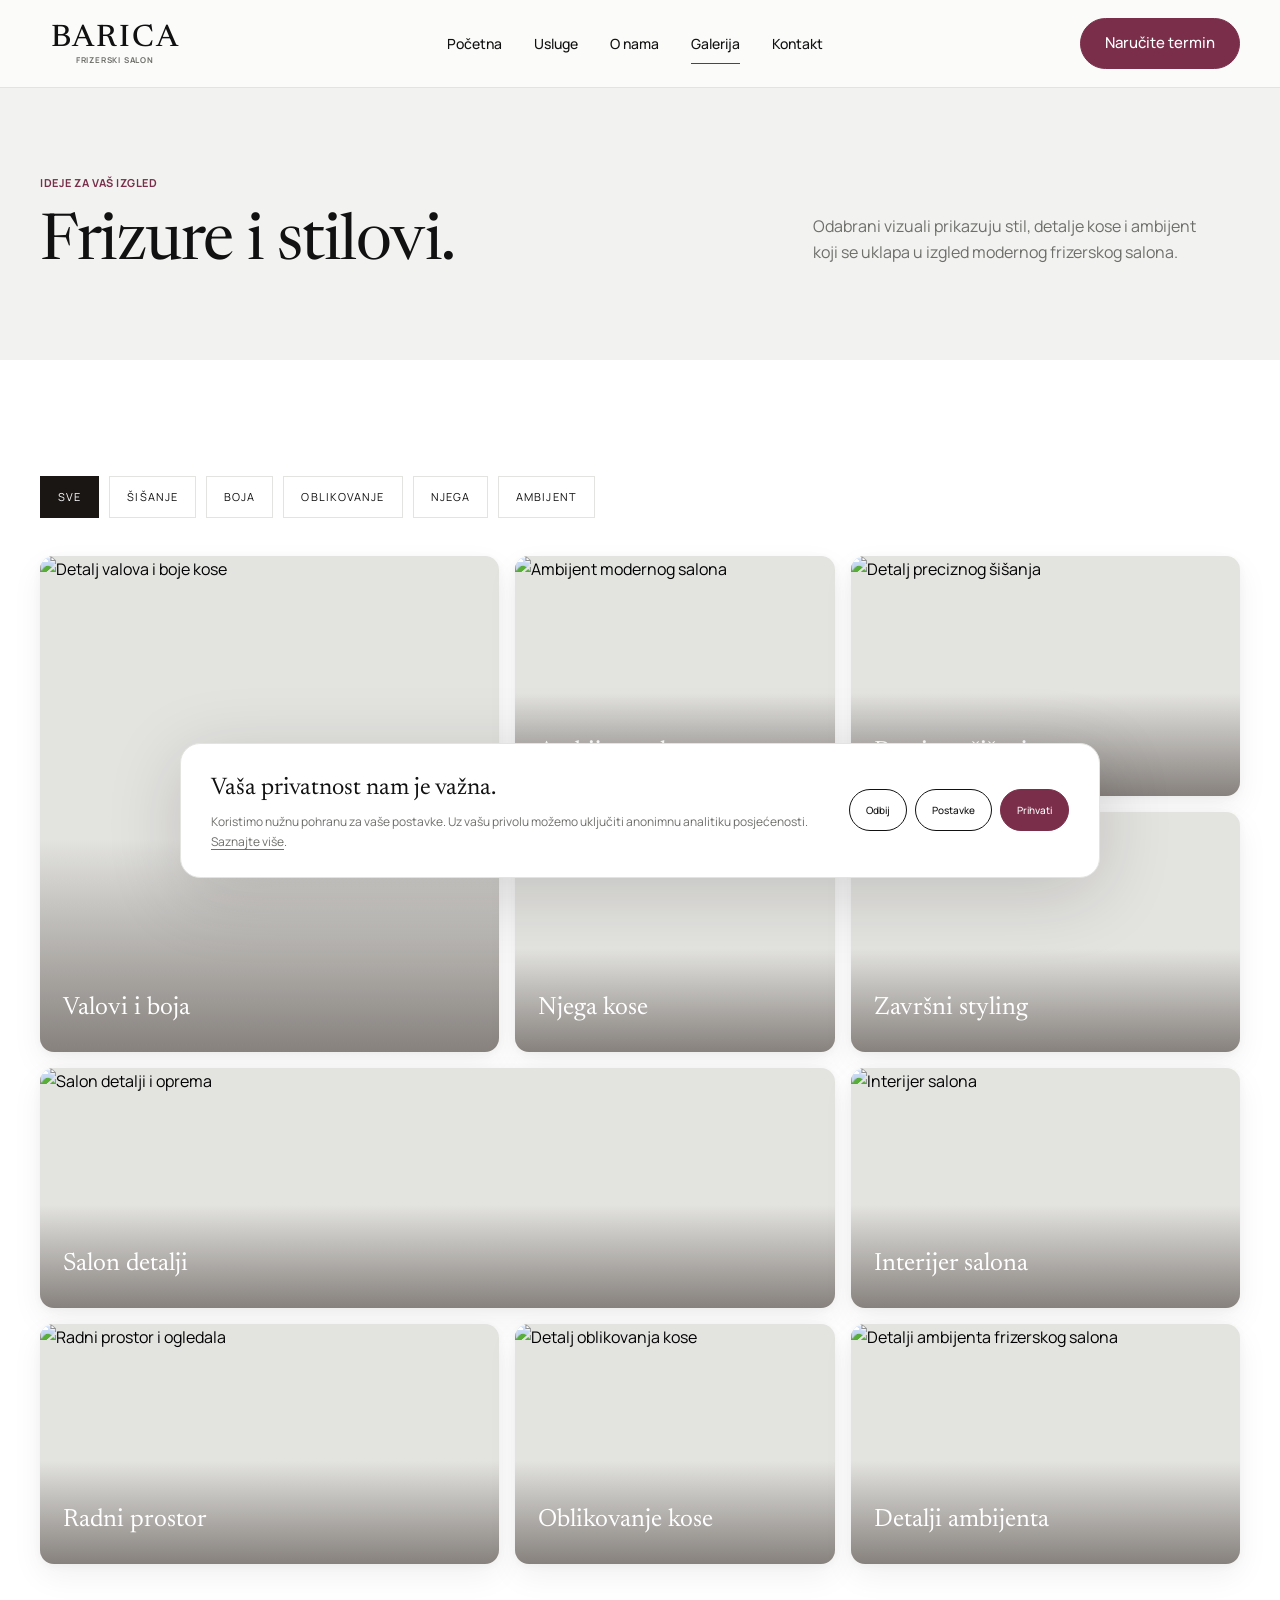
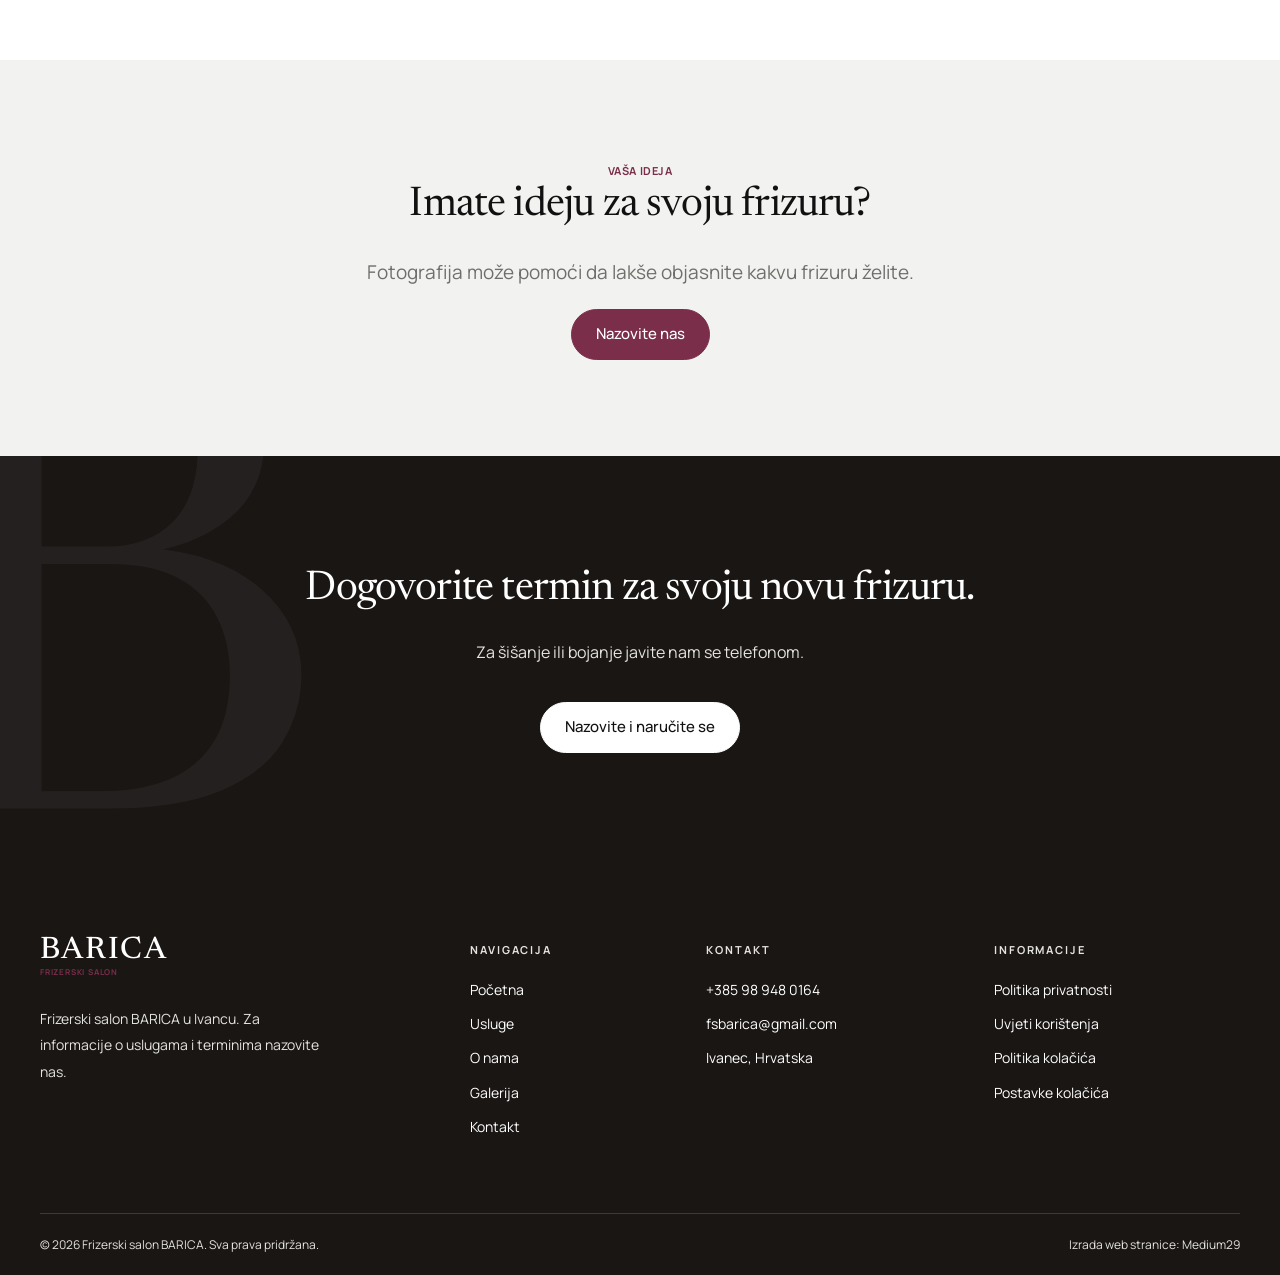
==== commit 79938d4a: "2" ====
--- a/galerija/index.html
+++ b/galerija/index.html
@@ -1,2 +1,3 @@
-<!doctype html>
-<html lang="hr"><head><meta charset="utf-8"/><meta content="width=device-width,initial-scale=1" name="viewport"/><meta content="#FBFBFA" name="theme-color"/><meta content="light" name="color-scheme"/><meta content="index,follow,max-image-preview:large" name="robots"/><title>Frizure i stilovi | BARICA Ivanec</title><meta content="Pogledajte odabrane primjere frizura i stilova na stranici frizerskog salona BARICA u Ivancu." name="description"/><meta content="website" property="og:type"/><meta content="hr_HR" property="og:locale"/><meta content="Frizerski salon BARICA" property="og:site_name"/><meta content="Frizure i stilovi | BARICA Ivanec" property="og:title"/><meta content="Pogledajte odabrane primjere frizura i stilova na stranici frizerskog salona BARICA u Ivancu." property="og:description"/><meta content="summary_large_image" name="twitter:card"/><meta content="Frizure i stilovi | BARICA Ivanec" name="twitter:title"/><meta content="Pogledajte odabrane primjere frizura i stilova na stranici frizerskog salona BARICA u Ivancu." name="twitter:description"/><link href="/assets/images/favicon.svg" rel="icon" type="image/svg+xml"/><link href="/assets/images/apple-touch-icon.png" rel="apple-touch-icon"/><link href="/assets/css/style.css" rel="stylesheet"/><script defer="" src="/assets/js/settings.js"></script><script defer="" src="/assets/js/main.js"></script><script type="application/ld+json">{"@context":"https://schema.org","@type":"HairSalon","name":"Frizerski salon BARICA","description":"Frizerski salon BARICA u Ivancu.","telephone":"+385989480164","email":"fsbarica@gmail.com","address":{"@type":"PostalAddress","addressLocality":"Ivanec","addressCountry":"HR"}}</script></head><body><script src="/assets/js/early.js"></script><a class="skip-link skip-link--hidden" href="#glavni-sadrzaj">Preskoči na sadržaj</a><header class="site-header"><div class="header-inner container"><a aria-label="BARICA — početna" class="logo" href="/"><span class="logo__word">BARICA</span><span class="logo__sub">FRIZERSKI SALON</span></a><nav aria-label="Glavna navigacija" class="main-nav" id="main-nav"><a href="/">Početna</a><a href="/usluge/">Usluge</a><a href="/o-nama/">O nama</a><a aria-current="page" href="/galerija/">Galerija</a><a href="/kontakt/">Kontakt</a></nav><a class="btn header-cta" href="tel:+385989480164">Naručite termin </a><button aria-controls="main-nav" aria-expanded="false" aria-label="Otvori izbornik" class="menu-toggle" type="button"><span class="menu-toggle__lines"></span></button></div></header><main id="glavni-sadrzaj"><section class="page-hero"><div class="container page-hero__inner"><div><span class="eyebrow">Ideje za vaš izgled</span><h1>Frizure i stilovi.</h1></div><p>Pogledajte primjere različitih frizura i oblika. Fotografije nisu prikaz radova salona.</p></div></section><section class="section section--white"><div class="container"><div aria-label="Filtriraj galeriju" class="gallery-filters" role="group"><button aria-pressed="true" class="filter-btn" data-filter="all" type="button">Sve</button><button aria-pressed="false" class="filter-btn" data-filter="sisanje" type="button">Šišanje</button><button aria-pressed="false" class="filter-btn" data-filter="boja" type="button">Boja</button><button aria-pressed="false" class="filter-btn" data-filter="oblikovanje" type="button">Oblikovanje</button><button aria-pressed="false" class="filter-btn" data-filter="njega" type="button">Njega</button><button aria-pressed="false" class="filter-btn" data-filter="ambijent" type="button">Ambijent</button></div><div class="gallery-grid"><button aria-label="Povećaj fotografiju: Valovi i boja" class="gallery-item gallery-item--tall" data-alt="Valovi i boja" data-caption="Valovi i boja" data-category="boja" data-gallery-photo="" data-image="https://images.unsplash.com/photo-1785456411888-c2e842552820?auto=format&amp;fit=crop&amp;w=1800&amp;q=80" type="button"><img alt="Valovi i boja" decoding="async" height="840" loading="lazy" src="https://images.unsplash.com/photo-1785456411888-c2e842552820?auto=format&amp;fit=crop&amp;w=720&amp;q=80" width="720"/><span class="gallery-item__title">Valovi i boja</span></button><button aria-label="Povećaj fotografiju: Feniranje" class="gallery-item" data-alt="Feniranje" data-caption="Feniranje" data-category="oblikovanje" data-gallery-photo="" data-image="https://images.unsplash.com/photo-1562322140-8baeececf3df?auto=format&amp;fit=crop&amp;w=1800&amp;q=80" type="button"><img alt="Feniranje" decoding="async" height="840" loading="lazy" src="https://images.unsplash.com/photo-1562322140-8baeececf3df?auto=format&amp;fit=crop&amp;w=720&amp;q=80" width="720"/><span class="gallery-item__title">Feniranje</span></button><button aria-label="Povećaj fotografiju: Šišanje" class="gallery-item" data-alt="Šišanje" data-caption="Šišanje" data-category="sisanje" data-gallery-photo="" data-image="https://images.unsplash.com/photo-1647462741268-e5724e5886c0?auto=format&amp;fit=crop&amp;w=1800&amp;q=80" type="button"><img alt="Šišanje" decoding="async" height="840" loading="lazy" src="https://images.unsplash.com/photo-1647462741268-e5724e5886c0?auto=format&amp;fit=crop&amp;w=720&amp;q=80" width="720"/><span class="gallery-item__title">Šišanje</span></button><button aria-label="Povećaj fotografiju: Njega" class="gallery-item" data-alt="Njega" data-caption="Njega" data-category="njega" data-gallery-photo="" data-image="https://images.unsplash.com/photo-1595476108010-b4d1f102b1b1?auto=format&amp;fit=crop&amp;w=1800&amp;q=80" type="button"><img alt="Njega" decoding="async" height="840" loading="lazy" src="https://images.unsplash.com/photo-1595476108010-b4d1f102b1b1?auto=format&amp;fit=crop&amp;w=720&amp;q=80" width="720"/><span class="gallery-item__title">Njega</span></button><button aria-label="Povećaj fotografiju: Svečani stil" class="gallery-item" data-alt="Svečani stil" data-caption="Svečani stil" data-category="oblikovanje" data-gallery-photo="" data-image="https://images.unsplash.com/photo-1770576568718-6747e3d85de8?auto=format&amp;fit=crop&amp;w=1800&amp;q=80" type="button"><img alt="Svečani stil" decoding="async" height="840" loading="lazy" src="https://images.unsplash.com/photo-1770576568718-6747e3d85de8?auto=format&amp;fit=crop&amp;w=720&amp;q=80" width="720"/><span class="gallery-item__title">Svečani stil</span></button><button aria-label="Povećaj fotografiju: Tretman kose" class="gallery-item gallery-item--wide" data-alt="Tretman kose" data-caption="Tretman kose" data-category="njega" data-gallery-photo="" data-image="https://images.unsplash.com/photo-1717160675643-53a7a2ebaa9f?auto=format&amp;fit=crop&amp;w=1800&amp;q=80" type="button"><img alt="Tretman kose" decoding="async" height="840" loading="lazy" src="https://images.unsplash.com/photo-1717160675643-53a7a2ebaa9f?auto=format&amp;fit=crop&amp;w=720&amp;q=80" width="720"/><span class="gallery-item__title">Tretman kose</span></button><button aria-label="Povećaj fotografiju: Salon inspiracija" class="gallery-item" data-alt="Salon inspiracija" data-caption="Salon inspiracija" data-category="ambijent" data-gallery-photo="" data-image="https://images.unsplash.com/photo-1521590832167-7bcbfaa6381f?auto=format&amp;fit=crop&amp;w=1800&amp;q=80" type="button"><img alt="Salon inspiracija" decoding="async" height="840" loading="lazy" src="https://images.unsplash.com/photo-1521590832167-7bcbfaa6381f?auto=format&amp;fit=crop&amp;w=720&amp;q=80" width="720"/><span class="gallery-item__title">Salon inspiracija</span></button><button aria-label="Povećaj fotografiju: Interijer salona" class="gallery-item" data-alt="Interijer salona" data-caption="Interijer salona" data-category="ambijent" data-gallery-photo="" data-image="https://images.unsplash.com/photo-1560066984-138dadb4c035?auto=format&amp;fit=crop&amp;w=1800&amp;q=80" type="button"><img alt="Interijer salona" decoding="async" height="840" loading="lazy" src="https://images.unsplash.com/photo-1560066984-138dadb4c035?auto=format&amp;fit=crop&amp;w=720&amp;q=80" width="720"/><span class="gallery-item__title">Interijer salona</span></button><button aria-label="Povećaj fotografiju: Stvaranje frizure" class="gallery-item" data-alt="Stvaranje frizure" data-caption="Stvaranje frizure" data-category="sisanje" data-gallery-photo="" data-image="https://images.unsplash.com/photo-1675034743339-0b0747047727?auto=format&amp;fit=crop&amp;w=1800&amp;q=80" type="button"><img alt="Stvaranje frizure" decoding="async" height="840" loading="lazy" src="https://images.unsplash.com/photo-1675034743339-0b0747047727?auto=format&amp;fit=crop&amp;w=720&amp;q=80" width="720"/><span class="gallery-item__title">Stvaranje frizure</span></button><button aria-label="Povećaj fotografiju: Prostor i detalji" class="gallery-item" data-alt="Prostor i detalji" data-caption="Prostor i detalji" data-category="ambijent" data-gallery-photo="" data-image="https://images.unsplash.com/photo-1600948836101-f9ffda59d250?auto=format&amp;fit=crop&amp;w=1800&amp;q=80" type="button"><img alt="Prostor i detalji" decoding="async" height="840" loading="lazy" src="https://images.unsplash.com/photo-1600948836101-f9ffda59d250?auto=format&amp;fit=crop&amp;w=720&amp;q=80" width="720"/><span class="gallery-item__title">Prostor i detalji</span></button></div></div></section><section class="section section--paper"><div class="container text-center"><span class="eyebrow">Vaša ideja</span><h2>Imate ideju za svoju frizuru?</h2><p class="lead centered-image">Fotografija može pomoći da lakše objasnite kakvu frizuru želite.</p><a class="btn" href="tel:+385989480164">Nazovite nas </a></div></section><section class="closing"><div class="closing__inner reveal"><h2>Dogovorite termin za svoju novu frizuru.</h2><p>Za šišanje ili bojanje javite nam se telefonom.</p><a class="btn btn--light" href="tel:+385989480164">Nazovite i naručite se </a></div></section></main><footer class="footer"><div class="container"><div class="footer__top"><div class="footer__brand"><a aria-label="BARICA — početna" class="logo" href="/"><span class="logo__word">BARICA</span><span class="logo__sub">FRIZERSKI SALON</span></a><p class="footer__copy">Frizerski salon BARICA u Ivancu. Za informacije o uslugama i terminima nazovite nas.</p></div><div><h3>Navigacija</h3><div class="footer__links"><a href="/">Početna</a><a href="/usluge/">Usluge</a><a href="/o-nama/">O nama</a><a href="/galerija/">Galerija</a><a href="/kontakt/">Kontakt</a></div></div><div><h3>Kontakt</h3><div class="footer__links"><a href="tel:+385989480164">+385 98 948 0164</a><a href="mailto:fsbarica@gmail.com">fsbarica@gmail.com</a><span>Ivanec, Hrvatska</span></div></div><div><h3>Informacije</h3><div class="footer__links"><a href="/politika-privatnosti/">Politika privatnosti</a><a href="/uvjeti-koristenja/">Uvjeti korištenja</a><a href="/politika-kolacica/">Politika kolačića</a><a data-cookie-settings="" href="#">Postavke kolačića</a></div></div></div><div class="footer__bottom"><span>© <span data-year="">2026</span> Frizerski salon BARICA. Sva prava pridržana.</span><span class="footer__signature">Izrada web stranice: <a href="https://medium29.com" rel="noopener noreferrer" target="_blank">Medium29</a></span></div></div></footer><a class="mobile-book" href="tel:+385989480164">Nazovite i naručite termin</a><div aria-label="Postavke kolačića" class="cookie-banner" hidden="" role="region"><div class="cookie-banner__text"><strong>Vaša privatnost nam je važna.</strong><p>Koristimo nužnu pohranu za vaše postavke. Uz vašu privolu možemo uključiti anonimnu analitiku posjećenosti. <a class="text-underlined" href="/politika-kolacica/">Saznajte više</a>.</p></div><div class="cookie-banner__actions"><button class="btn btn--outline" data-cookie-reject="" type="button">Odbij</button><button class="btn btn--outline" data-cookie-settings="" type="button">Postavke</button><button class="btn" data-cookie-accept="" type="button">Prihvati</button></div></div><div class="cookie-modal" hidden="" role="presentation"><div aria-label="Postavke kolačića" aria-modal="true" class="cookie-modal__panel" role="dialog" tabindex="-1"><button aria-label="Zatvori postavke" class="cookie-close" data-cookie-close="" type="button">×</button><span class="eyebrow">Privatnost</span><h2>Vaše postavke</h2><p>Sami odlučujete koje neobavezne tehnologije dopuštate. Odluku možete promijeniti u podnožju stranice.</p><div class="cookie-setting"><div><strong>Nužne postavke</strong><small>Potrebne za spremanje vašeg izbora.</small></div><input aria-label="Nužne postavke uvijek su aktivne" checked="" disabled="" type="checkbox"/></div><label class="cookie-setting" for="cookie-analytics"><div><strong>Analitika</strong><small>Opcionalno mjerenje posjećenosti, samo uz privolu i nakon konfiguracije.</small></div><input id="cookie-analytics" type="checkbox"/></label><div class="cookie-modal__actions"><button class="btn btn--outline" data-cookie-reject="" type="button">Odbij sve</button><button class="btn" data-cookie-save="" type="button">Spremi odabir</button></div></div></div><div class="intro" role="presentation"><div class="intro__inner"><div class="intro__tiny">Dobro došli</div><div aria-label="BARICA" class="intro__word"><span style="--i:0">B</span><span style="--i:1">A</span><span style="--i:2">R</span><span style="--i:3">I</span><span style="--i:4">C</span><span style="--i:5">A</span></div><span class="intro__rule"></span><div class="intro__caption">Frizerski salon · Ivanec</div></div><button class="intro__skip" type="button">Preskoči intro</button></div><div aria-label="Pregled fotografije" aria-modal="true" class="lightbox" hidden="" role="dialog"><button aria-label="Zatvori fotografiju" class="lightbox__close" type="button">×</button><button aria-label="Prethodna fotografija" class="lightbox__arrow lightbox__prev" type="button">‹</button><img alt="" class="lightbox__image"/><button aria-label="Sljedeća fotografija" class="lightbox__arrow lightbox__next" type="button">›</button><span class="lightbox__caption"></span></div></body></html>+<!DOCTYPE html>
+
+<html lang="hr"><head><meta charset="utf-8"/><meta content="width=device-width,initial-scale=1" name="viewport"/><meta content="#FBFBFA" name="theme-color"/><meta content="light" name="color-scheme"/><meta content="index,follow,max-image-preview:large" name="robots"/><title>Frizure i stilovi | BARICA Ivanec</title><meta content="Pogledajte odabrane primjere frizura i stilova na stranici frizerskog salona BARICA u Ivancu." name="description"/><meta content="website" property="og:type"/><meta content="hr_HR" property="og:locale"/><meta content="Frizerski salon BARICA" property="og:site_name"/><meta content="Frizure i stilovi | BARICA Ivanec" property="og:title"/><meta content="Pogledajte odabrane primjere frizura i stilova na stranici frizerskog salona BARICA u Ivancu." property="og:description"/><meta content="summary_large_image" name="twitter:card"/><meta content="Frizure i stilovi | BARICA Ivanec" name="twitter:title"/><meta content="Pogledajte odabrane primjere frizura i stilova na stranici frizerskog salona BARICA u Ivancu." name="twitter:description"/><link href="/assets/images/favicon.svg" rel="icon" type="image/svg+xml"/><link href="/assets/images/apple-touch-icon.png" rel="apple-touch-icon"/><link href="/assets/css/style.css" rel="stylesheet"/><script defer="" src="/assets/js/settings.js"></script><script defer="" src="/assets/js/main.js"></script><script type="application/ld+json">{"@context":"https://schema.org","@type":"HairSalon","name":"Frizerski salon BARICA","description":"Frizerski salon BARICA u Ivancu.","telephone":"+385989480164","email":"fsbarica@gmail.com","address":{"@type":"PostalAddress","addressLocality":"Ivanec","addressCountry":"HR"}}</script></head><body><script src="/assets/js/early.js"></script><a class="skip-link skip-link--hidden" href="#glavni-sadrzaj">Preskoči na sadržaj</a><header class="site-header"><div class="header-inner container"><a aria-label="BARICA — početna" class="logo" href="/"><span class="logo__word">BARICA</span><span class="logo__sub">FRIZERSKI SALON</span></a><nav aria-label="Glavna navigacija" class="main-nav" id="main-nav"><a href="/">Početna</a><a href="/usluge/">Usluge</a><a href="/o-nama/">O nama</a><a aria-current="page" href="/galerija/">Galerija</a><a href="/kontakt/">Kontakt</a></nav><a class="btn header-cta" href="tel:+385989480164">Naručite termin </a><button aria-controls="main-nav" aria-expanded="false" aria-label="Otvori izbornik" class="menu-toggle" type="button"><span class="menu-toggle__lines"></span></button></div></header><main id="glavni-sadrzaj"><section class="page-hero"><div class="container page-hero__inner"><div><span class="eyebrow">Ideje za vaš izgled</span><h1>Frizure i stilovi.</h1></div><p>Odabrani vizuali prikazuju stil, detalje kose i ambijent koji se uklapa u izgled modernog frizerskog salona.</p></div></section><section class="section section--white"><div class="container"><div aria-label="Filtriraj galeriju" class="gallery-filters" role="group"><button aria-pressed="true" class="filter-btn" data-filter="all" type="button">Sve</button><button aria-pressed="false" class="filter-btn" data-filter="sisanje" type="button">Šišanje</button><button aria-pressed="false" class="filter-btn" data-filter="boja" type="button">Boja</button><button aria-pressed="false" class="filter-btn" data-filter="oblikovanje" type="button">Oblikovanje</button><button aria-pressed="false" class="filter-btn" data-filter="njega" type="button">Njega</button><button aria-pressed="false" class="filter-btn" data-filter="ambijent" type="button">Ambijent</button></div><div class="gallery-grid"><button aria-label="Povećaj fotografiju: Valovi i boja" class="gallery-item gallery-item--tall" data-alt="Valovi i boja" data-caption="Valovi i boja" data-category="boja" data-gallery-photo="" data-image="https://images.unsplash.com/photo-1770576568718-6747e3d85de8?auto=format&amp;fit=crop&amp;w=1800&amp;q=80" type="button"><img alt="Detalj valova i boje kose" decoding="async" height="840" loading="lazy" src="https://images.unsplash.com/photo-1770576568718-6747e3d85de8?auto=format&amp;fit=crop&amp;w=720&amp;q=80" width="720"/><span class="gallery-item__title">Valovi i boja</span></button><button aria-label="Povećaj fotografiju: Ambijent salona" class="gallery-item" data-alt="Ambijent salona" data-caption="Ambijent salona" data-category="oblikovanje" data-gallery-photo="" data-image="https://images.unsplash.com/photo-1600948836101-f9ffda59d250?auto=format&amp;fit=crop&amp;w=1800&amp;q=80" type="button"><img alt="Ambijent modernog salona" decoding="async" height="840" loading="lazy" src="https://images.unsplash.com/photo-1600948836101-f9ffda59d250?auto=format&amp;fit=crop&amp;w=720&amp;q=80" width="720"/><span class="gallery-item__title">Ambijent salona</span></button><button aria-label="Povećaj fotografiju: Precizno šišanje" class="gallery-item" data-alt="Precizno šišanje" data-caption="Precizno šišanje" data-category="sisanje" data-gallery-photo="" data-image="https://images.unsplash.com/photo-1647462741268-e5724e5886c0?auto=format&amp;fit=crop&amp;w=1800&amp;q=80" type="button"><img alt="Detalj preciznog šišanja" decoding="async" height="840" loading="lazy" src="https://images.unsplash.com/photo-1647462741268-e5724e5886c0?auto=format&amp;fit=crop&amp;w=720&amp;q=80" width="720"/><span class="gallery-item__title">Precizno šišanje</span></button><button aria-label="Povećaj fotografiju: Njega kose" class="gallery-item" data-alt="Njega kose" data-caption="Njega kose" data-category="njega" data-gallery-photo="" data-image="https://images.unsplash.com/photo-1595476108010-b4d1f102b1b1?auto=format&amp;fit=crop&amp;w=1800&amp;q=80" type="button"><img alt="Pranje i njega kose" decoding="async" height="840" loading="lazy" src="https://images.unsplash.com/photo-1595476108010-b4d1f102b1b1?auto=format&amp;fit=crop&amp;w=720&amp;q=80" width="720"/><span class="gallery-item__title">Njega kose</span></button><button aria-label="Povećaj fotografiju: Završni styling" class="gallery-item" data-alt="Završni styling" data-caption="Završni styling" data-category="oblikovanje" data-gallery-photo="" data-image="https://images.unsplash.com/photo-1717160675643-53a7a2ebaa9f?auto=format&amp;fit=crop&amp;w=1800&amp;q=80" type="button"><img alt="Uredan završni styling" decoding="async" height="840" loading="lazy" src="https://images.unsplash.com/photo-1717160675643-53a7a2ebaa9f?auto=format&amp;fit=crop&amp;w=720&amp;q=80" width="720"/><span class="gallery-item__title">Završni styling</span></button><button aria-label="Povećaj fotografiju: Salon detalji" class="gallery-item gallery-item--wide" data-alt="Salon detalji" data-caption="Salon detalji" data-category="njega" data-gallery-photo="" data-image="https://images.unsplash.com/photo-1521590832167-7bcbfaa6381f?auto=format&amp;fit=crop&amp;w=1800&amp;q=80" type="button"><img alt="Salon detalji i oprema" decoding="async" height="840" loading="lazy" src="https://images.unsplash.com/photo-1521590832167-7bcbfaa6381f?auto=format&amp;fit=crop&amp;w=720&amp;q=80" width="720"/><span class="gallery-item__title">Salon detalji</span></button><button aria-label="Povećaj fotografiju: Interijer salona" class="gallery-item" data-alt="Interijer salona" data-caption="Interijer salona" data-category="ambijent" data-gallery-photo="" data-image="https://images.unsplash.com/photo-1560066984-138dadb4c035?auto=format&amp;fit=crop&amp;w=1800&amp;q=80" type="button"><img alt="Interijer salona" decoding="async" height="840" loading="lazy" src="https://images.unsplash.com/photo-1560066984-138dadb4c035?auto=format&amp;fit=crop&amp;w=720&amp;q=80" width="720"/><span class="gallery-item__title">Interijer salona</span></button><button aria-label="Povećaj fotografiju: Radni prostor" class="gallery-item" data-alt="Radni prostor" data-caption="Radni prostor" data-category="ambijent" data-gallery-photo="" data-image="https://images.unsplash.com/photo-1521590832167-7bcbfaa6381f?auto=format&amp;fit=crop&amp;w=1800&amp;q=80" type="button"><img alt="Radni prostor i ogledala" decoding="async" height="840" loading="lazy" src="https://images.unsplash.com/photo-1521590832167-7bcbfaa6381f?auto=format&amp;fit=crop&amp;w=720&amp;q=80" width="720"/><span class="gallery-item__title">Radni prostor</span></button><button aria-label="Povećaj fotografiju: Oblikovanje kose" class="gallery-item" data-alt="Oblikovanje kose" data-caption="Oblikovanje kose" data-category="sisanje" data-gallery-photo="" data-image="https://images.unsplash.com/photo-1647462741268-e5724e5886c0?auto=format&amp;fit=crop&amp;w=1800&amp;q=80" type="button"><img alt="Detalj oblikovanja kose" decoding="async" height="840" loading="lazy" src="https://images.unsplash.com/photo-1647462741268-e5724e5886c0?auto=format&amp;fit=crop&amp;w=720&amp;q=80" width="720"/><span class="gallery-item__title">Oblikovanje kose</span></button><button aria-label="Povećaj fotografiju: Detalji ambijenta" class="gallery-item" data-alt="Detalji ambijenta" data-caption="Detalji ambijenta" data-category="ambijent" data-gallery-photo="" data-image="https://images.unsplash.com/photo-1600948836101-f9ffda59d250?auto=format&amp;fit=crop&amp;w=1800&amp;q=80" type="button"><img alt="Detalji ambijenta frizerskog salona" decoding="async" height="840" loading="lazy" src="https://images.unsplash.com/photo-1600948836101-f9ffda59d250?auto=format&amp;fit=crop&amp;w=720&amp;q=80" width="720"/><span class="gallery-item__title">Detalji ambijenta</span></button></div></div></section><section class="section section--paper"><div class="container text-center"><span class="eyebrow">Vaša ideja</span><h2>Imate ideju za svoju frizuru?</h2><p class="lead centered-image">Fotografija može pomoći da lakše objasnite kakvu frizuru želite.</p><a class="btn" href="tel:+385989480164">Nazovite nas </a></div></section><section class="closing"><div class="closing__inner reveal"><h2>Dogovorite termin za svoju novu frizuru.</h2><p>Za šišanje ili bojanje javite nam se telefonom.</p><a class="btn btn--light" href="tel:+385989480164">Nazovite i naručite se </a></div></section></main><footer class="footer"><div class="container"><div class="footer__top"><div class="footer__brand"><a aria-label="BARICA — početna" class="logo" href="/"><span class="logo__word">BARICA</span><span class="logo__sub">FRIZERSKI SALON</span></a><p class="footer__copy">Frizerski salon BARICA u Ivancu. Za informacije o uslugama i terminima nazovite nas.</p></div><div><h3>Navigacija</h3><div class="footer__links"><a href="/">Početna</a><a href="/usluge/">Usluge</a><a href="/o-nama/">O nama</a><a href="/galerija/">Galerija</a><a href="/kontakt/">Kontakt</a></div></div><div><h3>Kontakt</h3><div class="footer__links"><a href="tel:+385989480164">+385 98 948 0164</a><a href="mailto:fsbarica@gmail.com">fsbarica@gmail.com</a><span>Ivanec, Hrvatska</span></div></div><div><h3>Informacije</h3><div class="footer__links"><a href="/politika-privatnosti/">Politika privatnosti</a><a href="/uvjeti-koristenja/">Uvjeti korištenja</a><a href="/politika-kolacica/">Politika kolačića</a><a data-cookie-settings="" href="#">Postavke kolačića</a></div></div></div><div class="footer__bottom"><span>© <span data-year="">2026</span> Frizerski salon BARICA. Sva prava pridržana.</span><span class="footer__signature">Izrada web stranice: <a href="https://medium29.com" rel="noopener noreferrer" target="_blank">Medium29</a></span></div></div></footer><a class="mobile-book" href="tel:+385989480164">Nazovite i naručite termin</a><div aria-label="Postavke kolačića" class="cookie-banner" hidden="" role="region"><div class="cookie-banner__text"><strong>Vaša privatnost nam je važna.</strong><p>Koristimo nužnu pohranu za vaše postavke. Uz vašu privolu možemo uključiti anonimnu analitiku posjećenosti. <a class="text-underlined" href="/politika-kolacica/">Saznajte više</a>.</p></div><div class="cookie-banner__actions"><button class="btn btn--outline" data-cookie-reject="" type="button">Odbij</button><button class="btn btn--outline" data-cookie-settings="" type="button">Postavke</button><button class="btn" data-cookie-accept="" type="button">Prihvati</button></div></div><div class="cookie-modal" hidden="" role="presentation"><div aria-label="Postavke kolačića" aria-modal="true" class="cookie-modal__panel" role="dialog" tabindex="-1"><button aria-label="Zatvori postavke" class="cookie-close" data-cookie-close="" type="button">×</button><span class="eyebrow">Privatnost</span><h2>Vaše postavke</h2><p>Sami odlučujete koje neobavezne tehnologije dopuštate. Odluku možete promijeniti u podnožju stranice.</p><div class="cookie-setting"><div><strong>Nužne postavke</strong><small>Potrebne za spremanje vašeg izbora.</small></div><input aria-label="Nužne postavke uvijek su aktivne" checked="" disabled="" type="checkbox"/></div><label class="cookie-setting" for="cookie-analytics"><div><strong>Analitika</strong><small>Opcionalno mjerenje posjećenosti, samo uz privolu i nakon konfiguracije.</small></div><input id="cookie-analytics" type="checkbox"/></label><div class="cookie-modal__actions"><button class="btn btn--outline" data-cookie-reject="" type="button">Odbij sve</button><button class="btn" data-cookie-save="" type="button">Spremi odabir</button></div></div></div><div class="intro" role="presentation"><div class="intro__inner"><div class="intro__tiny">Dobro došli</div><div aria-label="BARICA" class="intro__word"><span style="--i:0">B</span><span style="--i:1">A</span><span style="--i:2">R</span><span style="--i:3">I</span><span style="--i:4">C</span><span style="--i:5">A</span></div><span class="intro__rule"></span><div class="intro__caption">Frizerski salon · Ivanec</div></div><button class="intro__skip" type="button">Preskoči intro</button></div><div aria-label="Pregled fotografije" aria-modal="true" class="lightbox" hidden="" role="dialog"><button aria-label="Zatvori fotografiju" class="lightbox__close" type="button">×</button><button aria-label="Prethodna fotografija" class="lightbox__arrow lightbox__prev" type="button">‹</button><img alt="" class="lightbox__image"/><button aria-label="Sljedeća fotografija" class="lightbox__arrow lightbox__next" type="button">›</button><span class="lightbox__caption"></span></div></body></html>
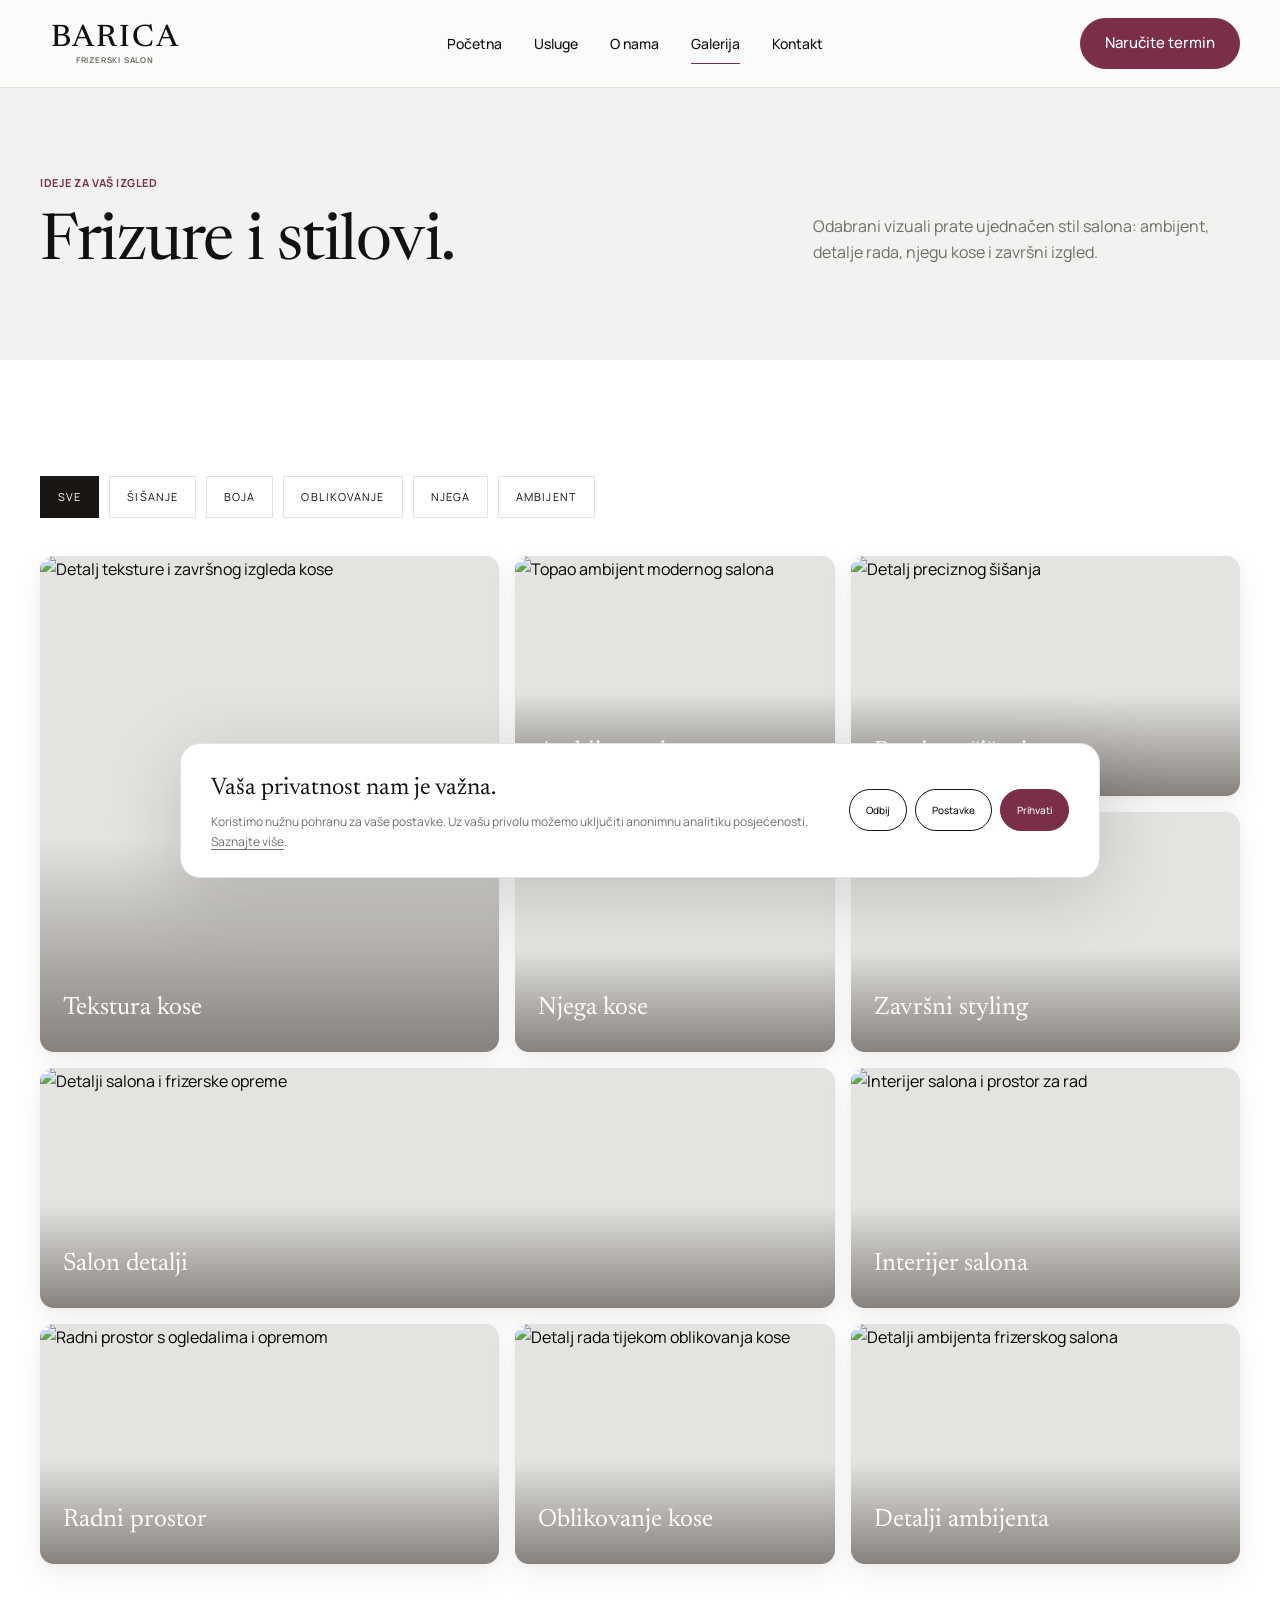
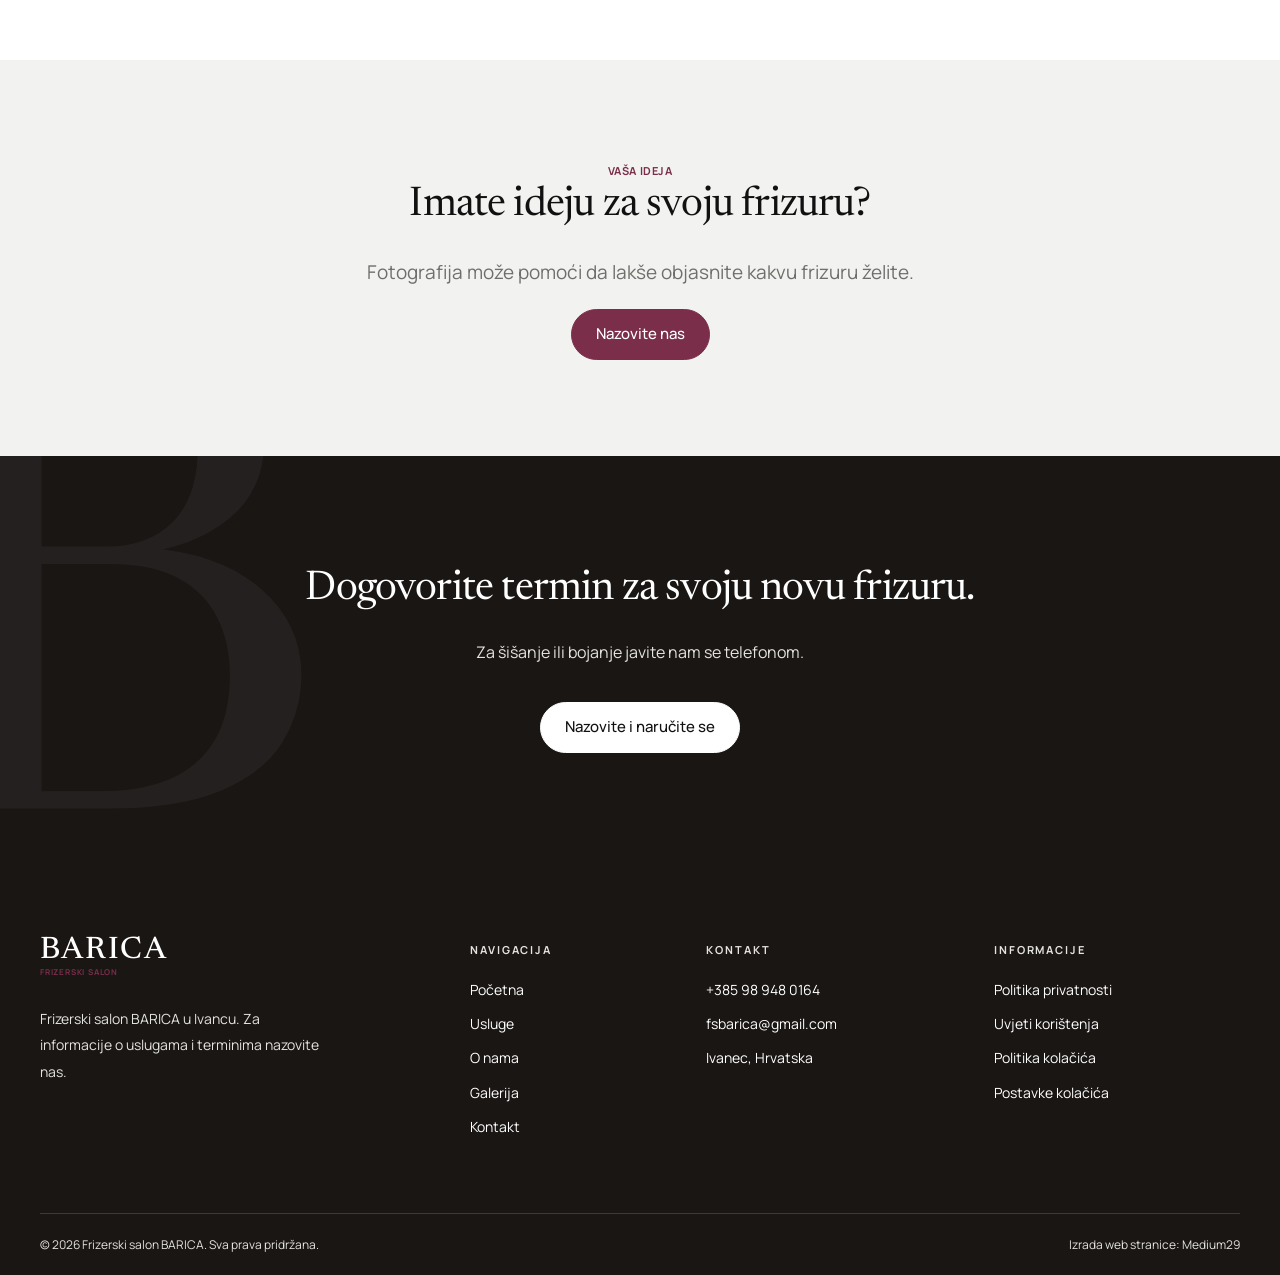
==== commit 0f711f2e: "3" ====
--- a/galerija/index.html
+++ b/galerija/index.html
@@ -1,3 +1,3 @@
 <!DOCTYPE html>
 
-<html lang="hr"><head><meta charset="utf-8"/><meta content="width=device-width,initial-scale=1" name="viewport"/><meta content="#FBFBFA" name="theme-color"/><meta content="light" name="color-scheme"/><meta content="index,follow,max-image-preview:large" name="robots"/><title>Frizure i stilovi | BARICA Ivanec</title><meta content="Pogledajte odabrane primjere frizura i stilova na stranici frizerskog salona BARICA u Ivancu." name="description"/><meta content="website" property="og:type"/><meta content="hr_HR" property="og:locale"/><meta content="Frizerski salon BARICA" property="og:site_name"/><meta content="Frizure i stilovi | BARICA Ivanec" property="og:title"/><meta content="Pogledajte odabrane primjere frizura i stilova na stranici frizerskog salona BARICA u Ivancu." property="og:description"/><meta content="summary_large_image" name="twitter:card"/><meta content="Frizure i stilovi | BARICA Ivanec" name="twitter:title"/><meta content="Pogledajte odabrane primjere frizura i stilova na stranici frizerskog salona BARICA u Ivancu." name="twitter:description"/><link href="/assets/images/favicon.svg" rel="icon" type="image/svg+xml"/><link href="/assets/images/apple-touch-icon.png" rel="apple-touch-icon"/><link href="/assets/css/style.css" rel="stylesheet"/><script defer="" src="/assets/js/settings.js"></script><script defer="" src="/assets/js/main.js"></script><script type="application/ld+json">{"@context":"https://schema.org","@type":"HairSalon","name":"Frizerski salon BARICA","description":"Frizerski salon BARICA u Ivancu.","telephone":"+385989480164","email":"fsbarica@gmail.com","address":{"@type":"PostalAddress","addressLocality":"Ivanec","addressCountry":"HR"}}</script></head><body><script src="/assets/js/early.js"></script><a class="skip-link skip-link--hidden" href="#glavni-sadrzaj">Preskoči na sadržaj</a><header class="site-header"><div class="header-inner container"><a aria-label="BARICA — početna" class="logo" href="/"><span class="logo__word">BARICA</span><span class="logo__sub">FRIZERSKI SALON</span></a><nav aria-label="Glavna navigacija" class="main-nav" id="main-nav"><a href="/">Početna</a><a href="/usluge/">Usluge</a><a href="/o-nama/">O nama</a><a aria-current="page" href="/galerija/">Galerija</a><a href="/kontakt/">Kontakt</a></nav><a class="btn header-cta" href="tel:+385989480164">Naručite termin </a><button aria-controls="main-nav" aria-expanded="false" aria-label="Otvori izbornik" class="menu-toggle" type="button"><span class="menu-toggle__lines"></span></button></div></header><main id="glavni-sadrzaj"><section class="page-hero"><div class="container page-hero__inner"><div><span class="eyebrow">Ideje za vaš izgled</span><h1>Frizure i stilovi.</h1></div><p>Odabrani vizuali prikazuju stil, detalje kose i ambijent koji se uklapa u izgled modernog frizerskog salona.</p></div></section><section class="section section--white"><div class="container"><div aria-label="Filtriraj galeriju" class="gallery-filters" role="group"><button aria-pressed="true" class="filter-btn" data-filter="all" type="button">Sve</button><button aria-pressed="false" class="filter-btn" data-filter="sisanje" type="button">Šišanje</button><button aria-pressed="false" class="filter-btn" data-filter="boja" type="button">Boja</button><button aria-pressed="false" class="filter-btn" data-filter="oblikovanje" type="button">Oblikovanje</button><button aria-pressed="false" class="filter-btn" data-filter="njega" type="button">Njega</button><button aria-pressed="false" class="filter-btn" data-filter="ambijent" type="button">Ambijent</button></div><div class="gallery-grid"><button aria-label="Povećaj fotografiju: Valovi i boja" class="gallery-item gallery-item--tall" data-alt="Valovi i boja" data-caption="Valovi i boja" data-category="boja" data-gallery-photo="" data-image="https://images.unsplash.com/photo-1770576568718-6747e3d85de8?auto=format&amp;fit=crop&amp;w=1800&amp;q=80" type="button"><img alt="Detalj valova i boje kose" decoding="async" height="840" loading="lazy" src="https://images.unsplash.com/photo-1770576568718-6747e3d85de8?auto=format&amp;fit=crop&amp;w=720&amp;q=80" width="720"/><span class="gallery-item__title">Valovi i boja</span></button><button aria-label="Povećaj fotografiju: Ambijent salona" class="gallery-item" data-alt="Ambijent salona" data-caption="Ambijent salona" data-category="oblikovanje" data-gallery-photo="" data-image="https://images.unsplash.com/photo-1600948836101-f9ffda59d250?auto=format&amp;fit=crop&amp;w=1800&amp;q=80" type="button"><img alt="Ambijent modernog salona" decoding="async" height="840" loading="lazy" src="https://images.unsplash.com/photo-1600948836101-f9ffda59d250?auto=format&amp;fit=crop&amp;w=720&amp;q=80" width="720"/><span class="gallery-item__title">Ambijent salona</span></button><button aria-label="Povećaj fotografiju: Precizno šišanje" class="gallery-item" data-alt="Precizno šišanje" data-caption="Precizno šišanje" data-category="sisanje" data-gallery-photo="" data-image="https://images.unsplash.com/photo-1647462741268-e5724e5886c0?auto=format&amp;fit=crop&amp;w=1800&amp;q=80" type="button"><img alt="Detalj preciznog šišanja" decoding="async" height="840" loading="lazy" src="https://images.unsplash.com/photo-1647462741268-e5724e5886c0?auto=format&amp;fit=crop&amp;w=720&amp;q=80" width="720"/><span class="gallery-item__title">Precizno šišanje</span></button><button aria-label="Povećaj fotografiju: Njega kose" class="gallery-item" data-alt="Njega kose" data-caption="Njega kose" data-category="njega" data-gallery-photo="" data-image="https://images.unsplash.com/photo-1595476108010-b4d1f102b1b1?auto=format&amp;fit=crop&amp;w=1800&amp;q=80" type="button"><img alt="Pranje i njega kose" decoding="async" height="840" loading="lazy" src="https://images.unsplash.com/photo-1595476108010-b4d1f102b1b1?auto=format&amp;fit=crop&amp;w=720&amp;q=80" width="720"/><span class="gallery-item__title">Njega kose</span></button><button aria-label="Povećaj fotografiju: Završni styling" class="gallery-item" data-alt="Završni styling" data-caption="Završni styling" data-category="oblikovanje" data-gallery-photo="" data-image="https://images.unsplash.com/photo-1717160675643-53a7a2ebaa9f?auto=format&amp;fit=crop&amp;w=1800&amp;q=80" type="button"><img alt="Uredan završni styling" decoding="async" height="840" loading="lazy" src="https://images.unsplash.com/photo-1717160675643-53a7a2ebaa9f?auto=format&amp;fit=crop&amp;w=720&amp;q=80" width="720"/><span class="gallery-item__title">Završni styling</span></button><button aria-label="Povećaj fotografiju: Salon detalji" class="gallery-item gallery-item--wide" data-alt="Salon detalji" data-caption="Salon detalji" data-category="njega" data-gallery-photo="" data-image="https://images.unsplash.com/photo-1521590832167-7bcbfaa6381f?auto=format&amp;fit=crop&amp;w=1800&amp;q=80" type="button"><img alt="Salon detalji i oprema" decoding="async" height="840" loading="lazy" src="https://images.unsplash.com/photo-1521590832167-7bcbfaa6381f?auto=format&amp;fit=crop&amp;w=720&amp;q=80" width="720"/><span class="gallery-item__title">Salon detalji</span></button><button aria-label="Povećaj fotografiju: Interijer salona" class="gallery-item" data-alt="Interijer salona" data-caption="Interijer salona" data-category="ambijent" data-gallery-photo="" data-image="https://images.unsplash.com/photo-1560066984-138dadb4c035?auto=format&amp;fit=crop&amp;w=1800&amp;q=80" type="button"><img alt="Interijer salona" decoding="async" height="840" loading="lazy" src="https://images.unsplash.com/photo-1560066984-138dadb4c035?auto=format&amp;fit=crop&amp;w=720&amp;q=80" width="720"/><span class="gallery-item__title">Interijer salona</span></button><button aria-label="Povećaj fotografiju: Radni prostor" class="gallery-item" data-alt="Radni prostor" data-caption="Radni prostor" data-category="ambijent" data-gallery-photo="" data-image="https://images.unsplash.com/photo-1521590832167-7bcbfaa6381f?auto=format&amp;fit=crop&amp;w=1800&amp;q=80" type="button"><img alt="Radni prostor i ogledala" decoding="async" height="840" loading="lazy" src="https://images.unsplash.com/photo-1521590832167-7bcbfaa6381f?auto=format&amp;fit=crop&amp;w=720&amp;q=80" width="720"/><span class="gallery-item__title">Radni prostor</span></button><button aria-label="Povećaj fotografiju: Oblikovanje kose" class="gallery-item" data-alt="Oblikovanje kose" data-caption="Oblikovanje kose" data-category="sisanje" data-gallery-photo="" data-image="https://images.unsplash.com/photo-1647462741268-e5724e5886c0?auto=format&amp;fit=crop&amp;w=1800&amp;q=80" type="button"><img alt="Detalj oblikovanja kose" decoding="async" height="840" loading="lazy" src="https://images.unsplash.com/photo-1647462741268-e5724e5886c0?auto=format&amp;fit=crop&amp;w=720&amp;q=80" width="720"/><span class="gallery-item__title">Oblikovanje kose</span></button><button aria-label="Povećaj fotografiju: Detalji ambijenta" class="gallery-item" data-alt="Detalji ambijenta" data-caption="Detalji ambijenta" data-category="ambijent" data-gallery-photo="" data-image="https://images.unsplash.com/photo-1600948836101-f9ffda59d250?auto=format&amp;fit=crop&amp;w=1800&amp;q=80" type="button"><img alt="Detalji ambijenta frizerskog salona" decoding="async" height="840" loading="lazy" src="https://images.unsplash.com/photo-1600948836101-f9ffda59d250?auto=format&amp;fit=crop&amp;w=720&amp;q=80" width="720"/><span class="gallery-item__title">Detalji ambijenta</span></button></div></div></section><section class="section section--paper"><div class="container text-center"><span class="eyebrow">Vaša ideja</span><h2>Imate ideju za svoju frizuru?</h2><p class="lead centered-image">Fotografija može pomoći da lakše objasnite kakvu frizuru želite.</p><a class="btn" href="tel:+385989480164">Nazovite nas </a></div></section><section class="closing"><div class="closing__inner reveal"><h2>Dogovorite termin za svoju novu frizuru.</h2><p>Za šišanje ili bojanje javite nam se telefonom.</p><a class="btn btn--light" href="tel:+385989480164">Nazovite i naručite se </a></div></section></main><footer class="footer"><div class="container"><div class="footer__top"><div class="footer__brand"><a aria-label="BARICA — početna" class="logo" href="/"><span class="logo__word">BARICA</span><span class="logo__sub">FRIZERSKI SALON</span></a><p class="footer__copy">Frizerski salon BARICA u Ivancu. Za informacije o uslugama i terminima nazovite nas.</p></div><div><h3>Navigacija</h3><div class="footer__links"><a href="/">Početna</a><a href="/usluge/">Usluge</a><a href="/o-nama/">O nama</a><a href="/galerija/">Galerija</a><a href="/kontakt/">Kontakt</a></div></div><div><h3>Kontakt</h3><div class="footer__links"><a href="tel:+385989480164">+385 98 948 0164</a><a href="mailto:fsbarica@gmail.com">fsbarica@gmail.com</a><span>Ivanec, Hrvatska</span></div></div><div><h3>Informacije</h3><div class="footer__links"><a href="/politika-privatnosti/">Politika privatnosti</a><a href="/uvjeti-koristenja/">Uvjeti korištenja</a><a href="/politika-kolacica/">Politika kolačića</a><a data-cookie-settings="" href="#">Postavke kolačića</a></div></div></div><div class="footer__bottom"><span>© <span data-year="">2026</span> Frizerski salon BARICA. Sva prava pridržana.</span><span class="footer__signature">Izrada web stranice: <a href="https://medium29.com" rel="noopener noreferrer" target="_blank">Medium29</a></span></div></div></footer><a class="mobile-book" href="tel:+385989480164">Nazovite i naručite termin</a><div aria-label="Postavke kolačića" class="cookie-banner" hidden="" role="region"><div class="cookie-banner__text"><strong>Vaša privatnost nam je važna.</strong><p>Koristimo nužnu pohranu za vaše postavke. Uz vašu privolu možemo uključiti anonimnu analitiku posjećenosti. <a class="text-underlined" href="/politika-kolacica/">Saznajte više</a>.</p></div><div class="cookie-banner__actions"><button class="btn btn--outline" data-cookie-reject="" type="button">Odbij</button><button class="btn btn--outline" data-cookie-settings="" type="button">Postavke</button><button class="btn" data-cookie-accept="" type="button">Prihvati</button></div></div><div class="cookie-modal" hidden="" role="presentation"><div aria-label="Postavke kolačića" aria-modal="true" class="cookie-modal__panel" role="dialog" tabindex="-1"><button aria-label="Zatvori postavke" class="cookie-close" data-cookie-close="" type="button">×</button><span class="eyebrow">Privatnost</span><h2>Vaše postavke</h2><p>Sami odlučujete koje neobavezne tehnologije dopuštate. Odluku možete promijeniti u podnožju stranice.</p><div class="cookie-setting"><div><strong>Nužne postavke</strong><small>Potrebne za spremanje vašeg izbora.</small></div><input aria-label="Nužne postavke uvijek su aktivne" checked="" disabled="" type="checkbox"/></div><label class="cookie-setting" for="cookie-analytics"><div><strong>Analitika</strong><small>Opcionalno mjerenje posjećenosti, samo uz privolu i nakon konfiguracije.</small></div><input id="cookie-analytics" type="checkbox"/></label><div class="cookie-modal__actions"><button class="btn btn--outline" data-cookie-reject="" type="button">Odbij sve</button><button class="btn" data-cookie-save="" type="button">Spremi odabir</button></div></div></div><div class="intro" role="presentation"><div class="intro__inner"><div class="intro__tiny">Dobro došli</div><div aria-label="BARICA" class="intro__word"><span style="--i:0">B</span><span style="--i:1">A</span><span style="--i:2">R</span><span style="--i:3">I</span><span style="--i:4">C</span><span style="--i:5">A</span></div><span class="intro__rule"></span><div class="intro__caption">Frizerski salon · Ivanec</div></div><button class="intro__skip" type="button">Preskoči intro</button></div><div aria-label="Pregled fotografije" aria-modal="true" class="lightbox" hidden="" role="dialog"><button aria-label="Zatvori fotografiju" class="lightbox__close" type="button">×</button><button aria-label="Prethodna fotografija" class="lightbox__arrow lightbox__prev" type="button">‹</button><img alt="" class="lightbox__image"/><button aria-label="Sljedeća fotografija" class="lightbox__arrow lightbox__next" type="button">›</button><span class="lightbox__caption"></span></div></body></html>+<html lang="hr"><head><meta charset="utf-8"/><meta content="width=device-width,initial-scale=1" name="viewport"/><meta content="#FBFBFA" name="theme-color"/><meta content="light" name="color-scheme"/><meta content="index,follow,max-image-preview:large" name="robots"/><title>Frizure i stilovi | BARICA Ivanec</title><meta content="Pogledajte odabrane primjere frizura i stilova na stranici frizerskog salona BARICA u Ivancu." name="description"/><meta content="website" property="og:type"/><meta content="hr_HR" property="og:locale"/><meta content="Frizerski salon BARICA" property="og:site_name"/><meta content="Frizure i stilovi | BARICA Ivanec" property="og:title"/><meta content="Pogledajte odabrane primjere frizura i stilova na stranici frizerskog salona BARICA u Ivancu." property="og:description"/><meta content="summary_large_image" name="twitter:card"/><meta content="Frizure i stilovi | BARICA Ivanec" name="twitter:title"/><meta content="Pogledajte odabrane primjere frizura i stilova na stranici frizerskog salona BARICA u Ivancu." name="twitter:description"/><link href="/assets/images/favicon.svg" rel="icon" type="image/svg+xml"/><link href="/assets/images/apple-touch-icon.png" rel="apple-touch-icon"/><link href="/assets/css/style.css" rel="stylesheet"/><script defer="" src="/assets/js/settings.js"></script><script defer="" src="/assets/js/main.js"></script><script type="application/ld+json">{"@context":"https://schema.org","@type":"HairSalon","name":"Frizerski salon BARICA","description":"Frizerski salon BARICA u Ivancu.","telephone":"+385989480164","email":"fsbarica@gmail.com","address":{"@type":"PostalAddress","addressLocality":"Ivanec","addressCountry":"HR"}}</script></head><body><script src="/assets/js/early.js"></script><a class="skip-link skip-link--hidden" href="#glavni-sadrzaj">Preskoči na sadržaj</a><header class="site-header"><div class="header-inner container"><a aria-label="BARICA — početna" class="logo" href="/"><span class="logo__word">BARICA</span><span class="logo__sub">FRIZERSKI SALON</span></a><nav aria-label="Glavna navigacija" class="main-nav" id="main-nav"><a href="/">Početna</a><a href="/usluge/">Usluge</a><a href="/o-nama/">O nama</a><a aria-current="page" href="/galerija/">Galerija</a><a href="/kontakt/">Kontakt</a></nav><a class="btn header-cta" href="tel:+385989480164">Naručite termin </a><button aria-controls="main-nav" aria-expanded="false" aria-label="Otvori izbornik" class="menu-toggle" type="button"><span class="menu-toggle__lines"></span></button></div></header><main id="glavni-sadrzaj"><section class="page-hero"><div class="container page-hero__inner"><div><span class="eyebrow">Ideje za vaš izgled</span><h1>Frizure i stilovi.</h1></div><p>Odabrani vizuali prate ujednačen stil salona: ambijent, detalje rada, njegu kose i završni izgled.</p></div></section><section class="section section--white"><div class="container"><div aria-label="Filtriraj galeriju" class="gallery-filters" role="group"><button aria-pressed="true" class="filter-btn" data-filter="all" type="button">Sve</button><button aria-pressed="false" class="filter-btn" data-filter="sisanje" type="button">Šišanje</button><button aria-pressed="false" class="filter-btn" data-filter="boja" type="button">Boja</button><button aria-pressed="false" class="filter-btn" data-filter="oblikovanje" type="button">Oblikovanje</button><button aria-pressed="false" class="filter-btn" data-filter="njega" type="button">Njega</button><button aria-pressed="false" class="filter-btn" data-filter="ambijent" type="button">Ambijent</button></div><div class="gallery-grid"><button aria-label="Povećaj fotografiju: Tekstura kose" class="gallery-item gallery-item--tall" data-alt="Tekstura kose" data-caption="Tekstura kose" data-category="boja" data-gallery-photo="" data-image="https://images.unsplash.com/photo-1770576568718-6747e3d85de8?auto=format&amp;fit=crop&amp;w=1800&amp;q=80" type="button"><img alt="Detalj teksture i završnog izgleda kose" decoding="async" height="840" loading="lazy" src="https://images.unsplash.com/photo-1770576568718-6747e3d85de8?auto=format&amp;fit=crop&amp;w=720&amp;q=80" width="720"/><span class="gallery-item__title">Tekstura kose</span></button><button aria-label="Povećaj fotografiju: Ambijent salona" class="gallery-item" data-alt="Ambijent salona" data-caption="Ambijent salona" data-category="oblikovanje" data-gallery-photo="" data-image="https://images.unsplash.com/photo-1600948836101-f9ffda59d250?auto=format&amp;fit=crop&amp;w=1800&amp;q=80" type="button"><img alt="Topao ambijent modernog salona" decoding="async" height="840" loading="lazy" src="https://images.unsplash.com/photo-1600948836101-f9ffda59d250?auto=format&amp;fit=crop&amp;w=720&amp;q=80" width="720"/><span class="gallery-item__title">Ambijent salona</span></button><button aria-label="Povećaj fotografiju: Precizno šišanje" class="gallery-item" data-alt="Precizno šišanje" data-caption="Precizno šišanje" data-category="sisanje" data-gallery-photo="" data-image="https://images.unsplash.com/photo-1647462741268-e5724e5886c0?auto=format&amp;fit=crop&amp;w=1800&amp;q=80" type="button"><img alt="Detalj preciznog šišanja" decoding="async" height="840" loading="lazy" src="https://images.unsplash.com/photo-1647462741268-e5724e5886c0?auto=format&amp;fit=crop&amp;w=720&amp;q=80" width="720"/><span class="gallery-item__title">Precizno šišanje</span></button><button aria-label="Povećaj fotografiju: Njega kose" class="gallery-item" data-alt="Njega kose" data-caption="Njega kose" data-category="njega" data-gallery-photo="" data-image="https://images.unsplash.com/photo-1595476108010-b4d1f102b1b1?auto=format&amp;fit=crop&amp;w=1800&amp;q=80" type="button"><img alt="Pranje i njega kose u salonu" decoding="async" height="840" loading="lazy" src="https://images.unsplash.com/photo-1595476108010-b4d1f102b1b1?auto=format&amp;fit=crop&amp;w=720&amp;q=80" width="720"/><span class="gallery-item__title">Njega kose</span></button><button aria-label="Povećaj fotografiju: Završni styling" class="gallery-item" data-alt="Završni styling" data-caption="Završni styling" data-category="oblikovanje" data-gallery-photo="" data-image="https://images.unsplash.com/photo-1717160675643-53a7a2ebaa9f?auto=format&amp;fit=crop&amp;w=1800&amp;q=80" type="button"><img alt="Uredan završni styling kose" decoding="async" height="840" loading="lazy" src="https://images.unsplash.com/photo-1717160675643-53a7a2ebaa9f?auto=format&amp;fit=crop&amp;w=720&amp;q=80" width="720"/><span class="gallery-item__title">Završni styling</span></button><button aria-label="Povećaj fotografiju: Salon detalji" class="gallery-item gallery-item--wide" data-alt="Salon detalji" data-caption="Salon detalji" data-category="njega" data-gallery-photo="" data-image="https://images.unsplash.com/photo-1521590832167-7bcbfaa6381f?auto=format&amp;fit=crop&amp;w=1800&amp;q=80" type="button"><img alt="Detalji salona i frizerske opreme" decoding="async" height="840" loading="lazy" src="https://images.unsplash.com/photo-1521590832167-7bcbfaa6381f?auto=format&amp;fit=crop&amp;w=720&amp;q=80" width="720"/><span class="gallery-item__title">Salon detalji</span></button><button aria-label="Povećaj fotografiju: Interijer salona" class="gallery-item" data-alt="Interijer salona" data-caption="Interijer salona" data-category="ambijent" data-gallery-photo="" data-image="https://images.unsplash.com/photo-1560066984-138dadb4c035?auto=format&amp;fit=crop&amp;w=1800&amp;q=80" type="button"><img alt="Interijer salona i prostor za rad" decoding="async" height="840" loading="lazy" src="https://images.unsplash.com/photo-1560066984-138dadb4c035?auto=format&amp;fit=crop&amp;w=720&amp;q=80" width="720"/><span class="gallery-item__title">Interijer salona</span></button><button aria-label="Povećaj fotografiju: Radni prostor" class="gallery-item" data-alt="Radni prostor" data-caption="Radni prostor" data-category="ambijent" data-gallery-photo="" data-image="https://images.unsplash.com/photo-1521590832167-7bcbfaa6381f?auto=format&amp;fit=crop&amp;w=1800&amp;q=80" type="button"><img alt="Radni prostor s ogledalima i opremom" decoding="async" height="840" loading="lazy" src="https://images.unsplash.com/photo-1521590832167-7bcbfaa6381f?auto=format&amp;fit=crop&amp;w=720&amp;q=80" width="720"/><span class="gallery-item__title">Radni prostor</span></button><button aria-label="Povećaj fotografiju: Oblikovanje kose" class="gallery-item" data-alt="Oblikovanje kose" data-caption="Oblikovanje kose" data-category="sisanje" data-gallery-photo="" data-image="https://images.unsplash.com/photo-1647462741268-e5724e5886c0?auto=format&amp;fit=crop&amp;w=1800&amp;q=80" type="button"><img alt="Detalj rada tijekom oblikovanja kose" decoding="async" height="840" loading="lazy" src="https://images.unsplash.com/photo-1647462741268-e5724e5886c0?auto=format&amp;fit=crop&amp;w=720&amp;q=80" width="720"/><span class="gallery-item__title">Oblikovanje kose</span></button><button aria-label="Povećaj fotografiju: Detalji ambijenta" class="gallery-item" data-alt="Detalji ambijenta" data-caption="Detalji ambijenta" data-category="ambijent" data-gallery-photo="" data-image="https://images.unsplash.com/photo-1600948836101-f9ffda59d250?auto=format&amp;fit=crop&amp;w=1800&amp;q=80" type="button"><img alt="Detalji ambijenta frizerskog salona" decoding="async" height="840" loading="lazy" src="https://images.unsplash.com/photo-1600948836101-f9ffda59d250?auto=format&amp;fit=crop&amp;w=720&amp;q=80" width="720"/><span class="gallery-item__title">Detalji ambijenta</span></button></div></div></section><section class="section section--paper"><div class="container text-center"><span class="eyebrow">Vaša ideja</span><h2>Imate ideju za svoju frizuru?</h2><p class="lead centered-image">Fotografija može pomoći da lakše objasnite kakvu frizuru želite.</p><a class="btn" href="tel:+385989480164">Nazovite nas </a></div></section><section class="closing"><div class="closing__inner reveal"><h2>Dogovorite termin za svoju novu frizuru.</h2><p>Za šišanje ili bojanje javite nam se telefonom.</p><a class="btn btn--light" href="tel:+385989480164">Nazovite i naručite se </a></div></section></main><footer class="footer"><div class="container"><div class="footer__top"><div class="footer__brand"><a aria-label="BARICA — početna" class="logo" href="/"><span class="logo__word">BARICA</span><span class="logo__sub">FRIZERSKI SALON</span></a><p class="footer__copy">Frizerski salon BARICA u Ivancu. Za informacije o uslugama i terminima nazovite nas.</p></div><div><h3>Navigacija</h3><div class="footer__links"><a href="/">Početna</a><a href="/usluge/">Usluge</a><a href="/o-nama/">O nama</a><a href="/galerija/">Galerija</a><a href="/kontakt/">Kontakt</a></div></div><div><h3>Kontakt</h3><div class="footer__links"><a href="tel:+385989480164">+385 98 948 0164</a><a href="mailto:fsbarica@gmail.com">fsbarica@gmail.com</a><span>Ivanec, Hrvatska</span></div></div><div><h3>Informacije</h3><div class="footer__links"><a href="/politika-privatnosti/">Politika privatnosti</a><a href="/uvjeti-koristenja/">Uvjeti korištenja</a><a href="/politika-kolacica/">Politika kolačića</a><a data-cookie-settings="" href="#">Postavke kolačića</a></div></div></div><div class="footer__bottom"><span>© <span data-year="">2026</span> Frizerski salon BARICA. Sva prava pridržana.</span><span class="footer__signature">Izrada web stranice: <a href="https://medium29.com" rel="noopener noreferrer" target="_blank">Medium29</a></span></div></div></footer><a class="mobile-book" href="tel:+385989480164">Nazovite i naručite termin</a><div aria-label="Postavke kolačića" class="cookie-banner" hidden="" role="region"><div class="cookie-banner__text"><strong>Vaša privatnost nam je važna.</strong><p>Koristimo nužnu pohranu za vaše postavke. Uz vašu privolu možemo uključiti anonimnu analitiku posjećenosti. <a class="text-underlined" href="/politika-kolacica/">Saznajte više</a>.</p></div><div class="cookie-banner__actions"><button class="btn btn--outline" data-cookie-reject="" type="button">Odbij</button><button class="btn btn--outline" data-cookie-settings="" type="button">Postavke</button><button class="btn" data-cookie-accept="" type="button">Prihvati</button></div></div><div class="cookie-modal" hidden="" role="presentation"><div aria-label="Postavke kolačića" aria-modal="true" class="cookie-modal__panel" role="dialog" tabindex="-1"><button aria-label="Zatvori postavke" class="cookie-close" data-cookie-close="" type="button">×</button><span class="eyebrow">Privatnost</span><h2>Vaše postavke</h2><p>Sami odlučujete koje neobavezne tehnologije dopuštate. Odluku možete promijeniti u podnožju stranice.</p><div class="cookie-setting"><div><strong>Nužne postavke</strong><small>Potrebne za spremanje vašeg izbora.</small></div><input aria-label="Nužne postavke uvijek su aktivne" checked="" disabled="" type="checkbox"/></div><label class="cookie-setting" for="cookie-analytics"><div><strong>Analitika</strong><small>Opcionalno mjerenje posjećenosti, samo uz privolu i nakon konfiguracije.</small></div><input id="cookie-analytics" type="checkbox"/></label><div class="cookie-modal__actions"><button class="btn btn--outline" data-cookie-reject="" type="button">Odbij sve</button><button class="btn" data-cookie-save="" type="button">Spremi odabir</button></div></div></div><div class="intro" role="presentation"><div class="intro__inner"><div class="intro__tiny">Dobro došli</div><div aria-label="BARICA" class="intro__word"><span style="--i:0">B</span><span style="--i:1">A</span><span style="--i:2">R</span><span style="--i:3">I</span><span style="--i:4">C</span><span style="--i:5">A</span></div><span class="intro__rule"></span><div class="intro__caption">Frizerski salon · Ivanec</div></div><button class="intro__skip" type="button">Preskoči intro</button></div><div aria-label="Pregled fotografije" aria-modal="true" class="lightbox" hidden="" role="dialog"><button aria-label="Zatvori fotografiju" class="lightbox__close" type="button">×</button><button aria-label="Prethodna fotografija" class="lightbox__arrow lightbox__prev" type="button">‹</button><img alt="" class="lightbox__image"/><button aria-label="Sljedeća fotografija" class="lightbox__arrow lightbox__next" type="button">›</button><span class="lightbox__caption"></span></div></body></html>
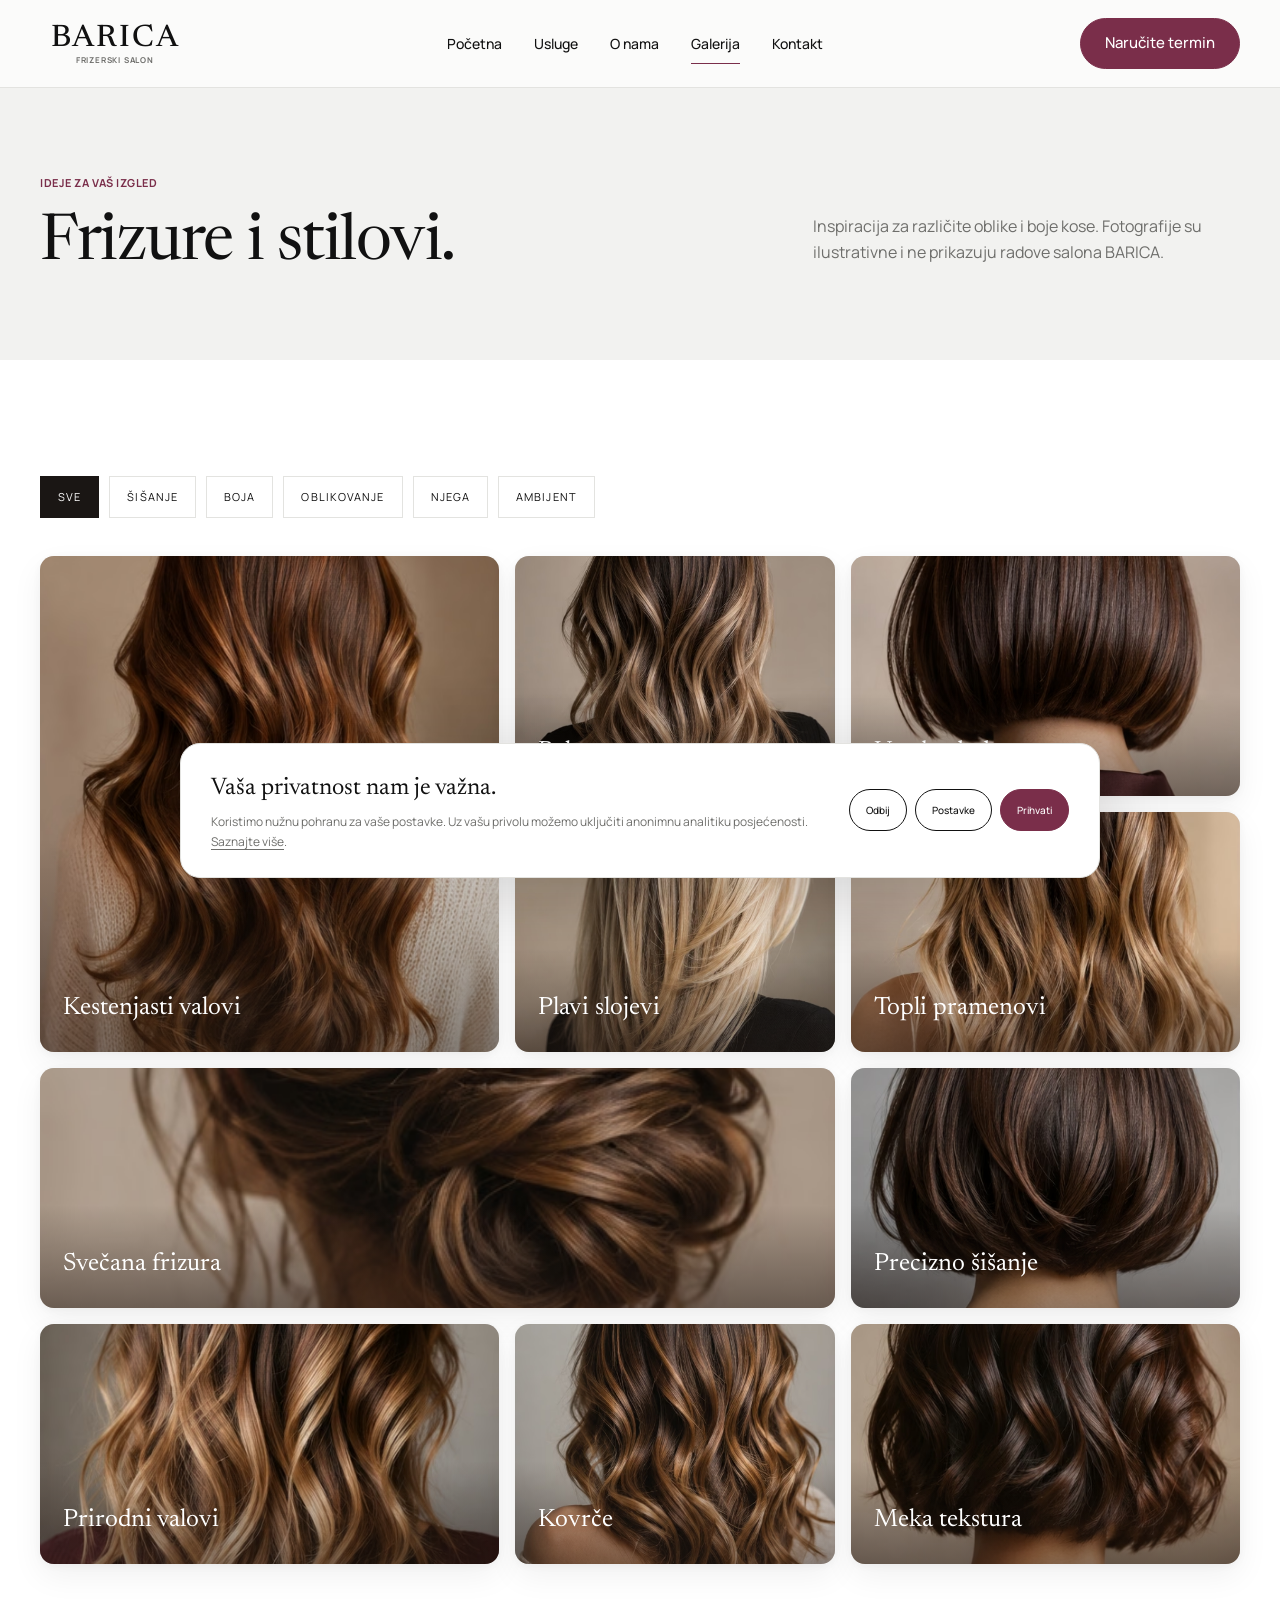
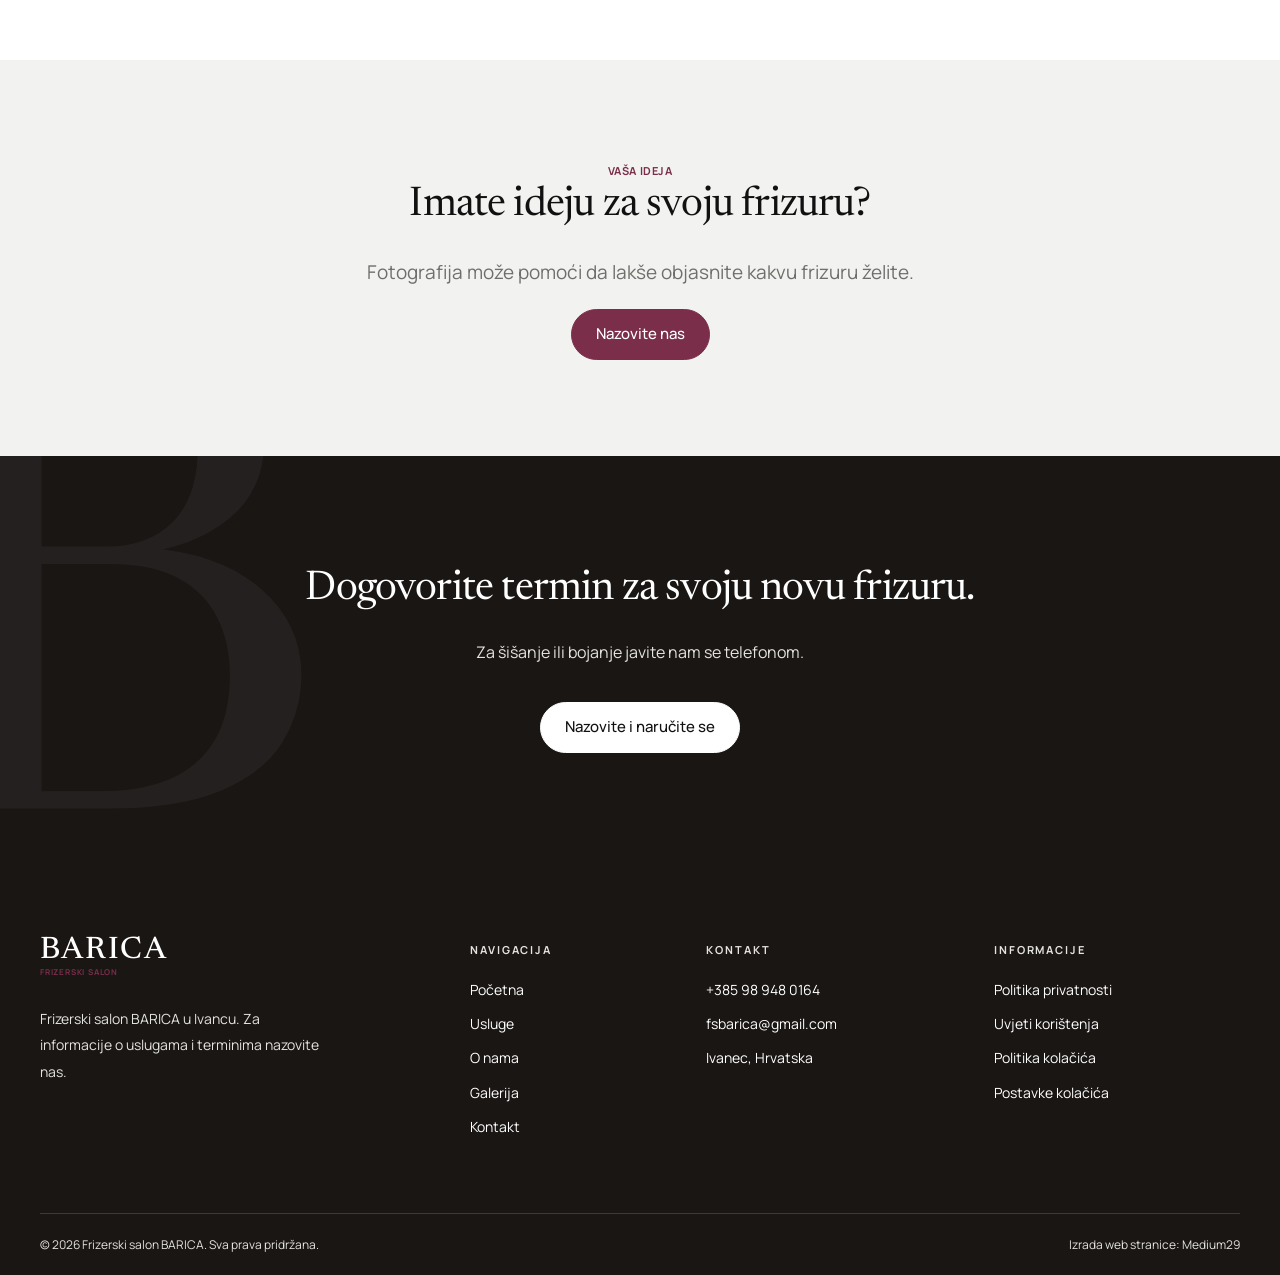
==== commit d5d10674: "4" ====
--- a/galerija/index.html
+++ b/galerija/index.html
@@ -1,3 +1,3 @@
 <!DOCTYPE html>
 
-<html lang="hr"><head><meta charset="utf-8"/><meta content="width=device-width,initial-scale=1" name="viewport"/><meta content="#FBFBFA" name="theme-color"/><meta content="light" name="color-scheme"/><meta content="index,follow,max-image-preview:large" name="robots"/><title>Frizure i stilovi | BARICA Ivanec</title><meta content="Pogledajte odabrane primjere frizura i stilova na stranici frizerskog salona BARICA u Ivancu." name="description"/><meta content="website" property="og:type"/><meta content="hr_HR" property="og:locale"/><meta content="Frizerski salon BARICA" property="og:site_name"/><meta content="Frizure i stilovi | BARICA Ivanec" property="og:title"/><meta content="Pogledajte odabrane primjere frizura i stilova na stranici frizerskog salona BARICA u Ivancu." property="og:description"/><meta content="summary_large_image" name="twitter:card"/><meta content="Frizure i stilovi | BARICA Ivanec" name="twitter:title"/><meta content="Pogledajte odabrane primjere frizura i stilova na stranici frizerskog salona BARICA u Ivancu." name="twitter:description"/><link href="/assets/images/favicon.svg" rel="icon" type="image/svg+xml"/><link href="/assets/images/apple-touch-icon.png" rel="apple-touch-icon"/><link href="/assets/css/style.css" rel="stylesheet"/><script defer="" src="/assets/js/settings.js"></script><script defer="" src="/assets/js/main.js"></script><script type="application/ld+json">{"@context":"https://schema.org","@type":"HairSalon","name":"Frizerski salon BARICA","description":"Frizerski salon BARICA u Ivancu.","telephone":"+385989480164","email":"fsbarica@gmail.com","address":{"@type":"PostalAddress","addressLocality":"Ivanec","addressCountry":"HR"}}</script></head><body><script src="/assets/js/early.js"></script><a class="skip-link skip-link--hidden" href="#glavni-sadrzaj">Preskoči na sadržaj</a><header class="site-header"><div class="header-inner container"><a aria-label="BARICA — početna" class="logo" href="/"><span class="logo__word">BARICA</span><span class="logo__sub">FRIZERSKI SALON</span></a><nav aria-label="Glavna navigacija" class="main-nav" id="main-nav"><a href="/">Početna</a><a href="/usluge/">Usluge</a><a href="/o-nama/">O nama</a><a aria-current="page" href="/galerija/">Galerija</a><a href="/kontakt/">Kontakt</a></nav><a class="btn header-cta" href="tel:+385989480164">Naručite termin </a><button aria-controls="main-nav" aria-expanded="false" aria-label="Otvori izbornik" class="menu-toggle" type="button"><span class="menu-toggle__lines"></span></button></div></header><main id="glavni-sadrzaj"><section class="page-hero"><div class="container page-hero__inner"><div><span class="eyebrow">Ideje za vaš izgled</span><h1>Frizure i stilovi.</h1></div><p>Odabrani vizuali prate ujednačen stil salona: ambijent, detalje rada, njegu kose i završni izgled.</p></div></section><section class="section section--white"><div class="container"><div aria-label="Filtriraj galeriju" class="gallery-filters" role="group"><button aria-pressed="true" class="filter-btn" data-filter="all" type="button">Sve</button><button aria-pressed="false" class="filter-btn" data-filter="sisanje" type="button">Šišanje</button><button aria-pressed="false" class="filter-btn" data-filter="boja" type="button">Boja</button><button aria-pressed="false" class="filter-btn" data-filter="oblikovanje" type="button">Oblikovanje</button><button aria-pressed="false" class="filter-btn" data-filter="njega" type="button">Njega</button><button aria-pressed="false" class="filter-btn" data-filter="ambijent" type="button">Ambijent</button></div><div class="gallery-grid"><button aria-label="Povećaj fotografiju: Tekstura kose" class="gallery-item gallery-item--tall" data-alt="Tekstura kose" data-caption="Tekstura kose" data-category="boja" data-gallery-photo="" data-image="https://images.unsplash.com/photo-1770576568718-6747e3d85de8?auto=format&amp;fit=crop&amp;w=1800&amp;q=80" type="button"><img alt="Detalj teksture i završnog izgleda kose" decoding="async" height="840" loading="lazy" src="https://images.unsplash.com/photo-1770576568718-6747e3d85de8?auto=format&amp;fit=crop&amp;w=720&amp;q=80" width="720"/><span class="gallery-item__title">Tekstura kose</span></button><button aria-label="Povećaj fotografiju: Ambijent salona" class="gallery-item" data-alt="Ambijent salona" data-caption="Ambijent salona" data-category="oblikovanje" data-gallery-photo="" data-image="https://images.unsplash.com/photo-1600948836101-f9ffda59d250?auto=format&amp;fit=crop&amp;w=1800&amp;q=80" type="button"><img alt="Topao ambijent modernog salona" decoding="async" height="840" loading="lazy" src="https://images.unsplash.com/photo-1600948836101-f9ffda59d250?auto=format&amp;fit=crop&amp;w=720&amp;q=80" width="720"/><span class="gallery-item__title">Ambijent salona</span></button><button aria-label="Povećaj fotografiju: Precizno šišanje" class="gallery-item" data-alt="Precizno šišanje" data-caption="Precizno šišanje" data-category="sisanje" data-gallery-photo="" data-image="https://images.unsplash.com/photo-1647462741268-e5724e5886c0?auto=format&amp;fit=crop&amp;w=1800&amp;q=80" type="button"><img alt="Detalj preciznog šišanja" decoding="async" height="840" loading="lazy" src="https://images.unsplash.com/photo-1647462741268-e5724e5886c0?auto=format&amp;fit=crop&amp;w=720&amp;q=80" width="720"/><span class="gallery-item__title">Precizno šišanje</span></button><button aria-label="Povećaj fotografiju: Njega kose" class="gallery-item" data-alt="Njega kose" data-caption="Njega kose" data-category="njega" data-gallery-photo="" data-image="https://images.unsplash.com/photo-1595476108010-b4d1f102b1b1?auto=format&amp;fit=crop&amp;w=1800&amp;q=80" type="button"><img alt="Pranje i njega kose u salonu" decoding="async" height="840" loading="lazy" src="https://images.unsplash.com/photo-1595476108010-b4d1f102b1b1?auto=format&amp;fit=crop&amp;w=720&amp;q=80" width="720"/><span class="gallery-item__title">Njega kose</span></button><button aria-label="Povećaj fotografiju: Završni styling" class="gallery-item" data-alt="Završni styling" data-caption="Završni styling" data-category="oblikovanje" data-gallery-photo="" data-image="https://images.unsplash.com/photo-1717160675643-53a7a2ebaa9f?auto=format&amp;fit=crop&amp;w=1800&amp;q=80" type="button"><img alt="Uredan završni styling kose" decoding="async" height="840" loading="lazy" src="https://images.unsplash.com/photo-1717160675643-53a7a2ebaa9f?auto=format&amp;fit=crop&amp;w=720&amp;q=80" width="720"/><span class="gallery-item__title">Završni styling</span></button><button aria-label="Povećaj fotografiju: Salon detalji" class="gallery-item gallery-item--wide" data-alt="Salon detalji" data-caption="Salon detalji" data-category="njega" data-gallery-photo="" data-image="https://images.unsplash.com/photo-1521590832167-7bcbfaa6381f?auto=format&amp;fit=crop&amp;w=1800&amp;q=80" type="button"><img alt="Detalji salona i frizerske opreme" decoding="async" height="840" loading="lazy" src="https://images.unsplash.com/photo-1521590832167-7bcbfaa6381f?auto=format&amp;fit=crop&amp;w=720&amp;q=80" width="720"/><span class="gallery-item__title">Salon detalji</span></button><button aria-label="Povećaj fotografiju: Interijer salona" class="gallery-item" data-alt="Interijer salona" data-caption="Interijer salona" data-category="ambijent" data-gallery-photo="" data-image="https://images.unsplash.com/photo-1560066984-138dadb4c035?auto=format&amp;fit=crop&amp;w=1800&amp;q=80" type="button"><img alt="Interijer salona i prostor za rad" decoding="async" height="840" loading="lazy" src="https://images.unsplash.com/photo-1560066984-138dadb4c035?auto=format&amp;fit=crop&amp;w=720&amp;q=80" width="720"/><span class="gallery-item__title">Interijer salona</span></button><button aria-label="Povećaj fotografiju: Radni prostor" class="gallery-item" data-alt="Radni prostor" data-caption="Radni prostor" data-category="ambijent" data-gallery-photo="" data-image="https://images.unsplash.com/photo-1521590832167-7bcbfaa6381f?auto=format&amp;fit=crop&amp;w=1800&amp;q=80" type="button"><img alt="Radni prostor s ogledalima i opremom" decoding="async" height="840" loading="lazy" src="https://images.unsplash.com/photo-1521590832167-7bcbfaa6381f?auto=format&amp;fit=crop&amp;w=720&amp;q=80" width="720"/><span class="gallery-item__title">Radni prostor</span></button><button aria-label="Povećaj fotografiju: Oblikovanje kose" class="gallery-item" data-alt="Oblikovanje kose" data-caption="Oblikovanje kose" data-category="sisanje" data-gallery-photo="" data-image="https://images.unsplash.com/photo-1647462741268-e5724e5886c0?auto=format&amp;fit=crop&amp;w=1800&amp;q=80" type="button"><img alt="Detalj rada tijekom oblikovanja kose" decoding="async" height="840" loading="lazy" src="https://images.unsplash.com/photo-1647462741268-e5724e5886c0?auto=format&amp;fit=crop&amp;w=720&amp;q=80" width="720"/><span class="gallery-item__title">Oblikovanje kose</span></button><button aria-label="Povećaj fotografiju: Detalji ambijenta" class="gallery-item" data-alt="Detalji ambijenta" data-caption="Detalji ambijenta" data-category="ambijent" data-gallery-photo="" data-image="https://images.unsplash.com/photo-1600948836101-f9ffda59d250?auto=format&amp;fit=crop&amp;w=1800&amp;q=80" type="button"><img alt="Detalji ambijenta frizerskog salona" decoding="async" height="840" loading="lazy" src="https://images.unsplash.com/photo-1600948836101-f9ffda59d250?auto=format&amp;fit=crop&amp;w=720&amp;q=80" width="720"/><span class="gallery-item__title">Detalji ambijenta</span></button></div></div></section><section class="section section--paper"><div class="container text-center"><span class="eyebrow">Vaša ideja</span><h2>Imate ideju za svoju frizuru?</h2><p class="lead centered-image">Fotografija može pomoći da lakše objasnite kakvu frizuru želite.</p><a class="btn" href="tel:+385989480164">Nazovite nas </a></div></section><section class="closing"><div class="closing__inner reveal"><h2>Dogovorite termin za svoju novu frizuru.</h2><p>Za šišanje ili bojanje javite nam se telefonom.</p><a class="btn btn--light" href="tel:+385989480164">Nazovite i naručite se </a></div></section></main><footer class="footer"><div class="container"><div class="footer__top"><div class="footer__brand"><a aria-label="BARICA — početna" class="logo" href="/"><span class="logo__word">BARICA</span><span class="logo__sub">FRIZERSKI SALON</span></a><p class="footer__copy">Frizerski salon BARICA u Ivancu. Za informacije o uslugama i terminima nazovite nas.</p></div><div><h3>Navigacija</h3><div class="footer__links"><a href="/">Početna</a><a href="/usluge/">Usluge</a><a href="/o-nama/">O nama</a><a href="/galerija/">Galerija</a><a href="/kontakt/">Kontakt</a></div></div><div><h3>Kontakt</h3><div class="footer__links"><a href="tel:+385989480164">+385 98 948 0164</a><a href="mailto:fsbarica@gmail.com">fsbarica@gmail.com</a><span>Ivanec, Hrvatska</span></div></div><div><h3>Informacije</h3><div class="footer__links"><a href="/politika-privatnosti/">Politika privatnosti</a><a href="/uvjeti-koristenja/">Uvjeti korištenja</a><a href="/politika-kolacica/">Politika kolačića</a><a data-cookie-settings="" href="#">Postavke kolačića</a></div></div></div><div class="footer__bottom"><span>© <span data-year="">2026</span> Frizerski salon BARICA. Sva prava pridržana.</span><span class="footer__signature">Izrada web stranice: <a href="https://medium29.com" rel="noopener noreferrer" target="_blank">Medium29</a></span></div></div></footer><a class="mobile-book" href="tel:+385989480164">Nazovite i naručite termin</a><div aria-label="Postavke kolačića" class="cookie-banner" hidden="" role="region"><div class="cookie-banner__text"><strong>Vaša privatnost nam je važna.</strong><p>Koristimo nužnu pohranu za vaše postavke. Uz vašu privolu možemo uključiti anonimnu analitiku posjećenosti. <a class="text-underlined" href="/politika-kolacica/">Saznajte više</a>.</p></div><div class="cookie-banner__actions"><button class="btn btn--outline" data-cookie-reject="" type="button">Odbij</button><button class="btn btn--outline" data-cookie-settings="" type="button">Postavke</button><button class="btn" data-cookie-accept="" type="button">Prihvati</button></div></div><div class="cookie-modal" hidden="" role="presentation"><div aria-label="Postavke kolačića" aria-modal="true" class="cookie-modal__panel" role="dialog" tabindex="-1"><button aria-label="Zatvori postavke" class="cookie-close" data-cookie-close="" type="button">×</button><span class="eyebrow">Privatnost</span><h2>Vaše postavke</h2><p>Sami odlučujete koje neobavezne tehnologije dopuštate. Odluku možete promijeniti u podnožju stranice.</p><div class="cookie-setting"><div><strong>Nužne postavke</strong><small>Potrebne za spremanje vašeg izbora.</small></div><input aria-label="Nužne postavke uvijek su aktivne" checked="" disabled="" type="checkbox"/></div><label class="cookie-setting" for="cookie-analytics"><div><strong>Analitika</strong><small>Opcionalno mjerenje posjećenosti, samo uz privolu i nakon konfiguracije.</small></div><input id="cookie-analytics" type="checkbox"/></label><div class="cookie-modal__actions"><button class="btn btn--outline" data-cookie-reject="" type="button">Odbij sve</button><button class="btn" data-cookie-save="" type="button">Spremi odabir</button></div></div></div><div class="intro" role="presentation"><div class="intro__inner"><div class="intro__tiny">Dobro došli</div><div aria-label="BARICA" class="intro__word"><span style="--i:0">B</span><span style="--i:1">A</span><span style="--i:2">R</span><span style="--i:3">I</span><span style="--i:4">C</span><span style="--i:5">A</span></div><span class="intro__rule"></span><div class="intro__caption">Frizerski salon · Ivanec</div></div><button class="intro__skip" type="button">Preskoči intro</button></div><div aria-label="Pregled fotografije" aria-modal="true" class="lightbox" hidden="" role="dialog"><button aria-label="Zatvori fotografiju" class="lightbox__close" type="button">×</button><button aria-label="Prethodna fotografija" class="lightbox__arrow lightbox__prev" type="button">‹</button><img alt="" class="lightbox__image"/><button aria-label="Sljedeća fotografija" class="lightbox__arrow lightbox__next" type="button">›</button><span class="lightbox__caption"></span></div></body></html>+<html lang="hr"><head><meta charset="utf-8"/><meta content="width=device-width,initial-scale=1" name="viewport"/><meta content="#FBFBFA" name="theme-color"/><meta content="light" name="color-scheme"/><meta content="index,follow,max-image-preview:large" name="robots"/><title>Frizure i stilovi | BARICA Ivanec</title><meta content="Pogledajte odabrane primjere frizura i stilova na stranici frizerskog salona BARICA u Ivancu." name="description"/><meta content="website" property="og:type"/><meta content="hr_HR" property="og:locale"/><meta content="Frizerski salon BARICA" property="og:site_name"/><meta content="Frizure i stilovi | BARICA Ivanec" property="og:title"/><meta content="Pogledajte odabrane primjere frizura i stilova na stranici frizerskog salona BARICA u Ivancu." property="og:description"/><meta content="summary_large_image" name="twitter:card"/><meta content="Frizure i stilovi | BARICA Ivanec" name="twitter:title"/><meta content="Pogledajte odabrane primjere frizura i stilova na stranici frizerskog salona BARICA u Ivancu." name="twitter:description"/><link href="/assets/images/favicon.svg" rel="icon" type="image/svg+xml"/><link href="/assets/images/apple-touch-icon.png" rel="apple-touch-icon"/><link href="/assets/css/style.css" rel="stylesheet"/><script defer="" src="/assets/js/settings.js"></script><script defer="" src="/assets/js/main.js"></script><script type="application/ld+json">{"@context":"https://schema.org","@type":"HairSalon","name":"Frizerski salon BARICA","description":"Frizerski salon BARICA u Ivancu.","telephone":"+385989480164","email":"fsbarica@gmail.com","address":{"@type":"PostalAddress","addressLocality":"Ivanec","addressCountry":"HR"}}</script></head><body><script src="/assets/js/early.js"></script><a class="skip-link skip-link--hidden" href="#glavni-sadrzaj">Preskoči na sadržaj</a><header class="site-header"><div class="header-inner container"><a aria-label="BARICA — početna" class="logo" href="/"><span class="logo__word">BARICA</span><span class="logo__sub">FRIZERSKI SALON</span></a><nav aria-label="Glavna navigacija" class="main-nav" id="main-nav"><a href="/">Početna</a><a href="/usluge/">Usluge</a><a href="/o-nama/">O nama</a><a aria-current="page" href="/galerija/">Galerija</a><a href="/kontakt/">Kontakt</a></nav><a class="btn header-cta" href="tel:+385989480164">Naručite termin </a><button aria-controls="main-nav" aria-expanded="false" aria-label="Otvori izbornik" class="menu-toggle" type="button"><span class="menu-toggle__lines"></span></button></div></header><main id="glavni-sadrzaj"><section class="page-hero"><div class="container page-hero__inner"><div><span class="eyebrow">Ideje za vaš izgled</span><h1>Frizure i stilovi.</h1></div><p>Inspiracija za različite oblike i boje kose. Fotografije su ilustrativne i ne prikazuju radove salona BARICA.</p></div></section><section class="section section--white"><div class="container"><div aria-label="Filtriraj galeriju" class="gallery-filters" role="group"><button aria-pressed="true" class="filter-btn" data-filter="all" type="button">Sve</button><button aria-pressed="false" class="filter-btn" data-filter="sisanje" type="button">Šišanje</button><button aria-pressed="false" class="filter-btn" data-filter="boja" type="button">Boja</button><button aria-pressed="false" class="filter-btn" data-filter="oblikovanje" type="button">Oblikovanje</button><button aria-pressed="false" class="filter-btn" data-filter="njega" type="button">Njega</button><button aria-pressed="false" class="filter-btn" data-filter="ambijent" type="button">Ambijent</button></div><div class="gallery-grid"><button aria-label="Povećaj fotografiju: Kestenjasti valovi" class="gallery-item gallery-item--tall" data-alt="Duga kestenjasta kosa s volumenom" data-caption="Kestenjasti valovi" data-category="boja" data-gallery-photo="" data-image="/assets/images/chestnut-volume.avif" type="button"><img alt="Duga kestenjasta kosa s volumenom" data-image-source="editorial" decoding="async" height="760" loading="lazy" src="/assets/images/chestnut-volume.avif" width="506"/><span class="gallery-item__title">Kestenjasti valovi</span></button><button aria-label="Povećaj fotografiju: Balayage" class="gallery-item" data-alt="Meko sjenčana smeđa kosa" data-caption="Balayage" data-category="oblikovanje" data-gallery-photo="" data-image="/assets/images/soft-balayage.avif" type="button"><img alt="Meko sjenčana smeđa kosa" data-image-source="editorial" decoding="async" height="760" loading="lazy" src="/assets/images/soft-balayage.avif" width="506"/><span class="gallery-item__title">Balayage</span></button><button aria-label="Povećaj fotografiju: Uredan bob" class="gallery-item" data-alt="Kratka, ravno oblikovana smeđa kosa" data-caption="Uredan bob" data-category="sisanje" data-gallery-photo="" data-image="/assets/images/smooth-bob.avif" type="button"><img alt="Kratka, ravno oblikovana smeđa kosa" data-image-source="editorial" decoding="async" height="760" loading="lazy" src="/assets/images/smooth-bob.avif" width="506"/><span class="gallery-item__title">Uredan bob</span></button><button aria-label="Povećaj fotografiju: Plavi slojevi" class="gallery-item" data-alt="Blond kosa s uredno oblikovanim slojevima" data-caption="Plavi slojevi" data-category="njega" data-gallery-photo="" data-image="/assets/images/layered-blonde.avif" type="button"><img alt="Blond kosa s uredno oblikovanim slojevima" data-image-source="editorial" decoding="async" height="760" loading="lazy" src="/assets/images/layered-blonde.avif" width="506"/><span class="gallery-item__title">Plavi slojevi</span></button><button aria-label="Povećaj fotografiju: Topli pramenovi" class="gallery-item" data-alt="Topli svjetliji pramenovi na smeđoj kosi" data-caption="Topli pramenovi" data-category="oblikovanje" data-gallery-photo="" data-image="/assets/images/honey-balayage.avif" type="button"><img alt="Topli svjetliji pramenovi na smeđoj kosi" data-image-source="editorial" decoding="async" height="760" loading="lazy" src="/assets/images/honey-balayage.avif" width="506"/><span class="gallery-item__title">Topli pramenovi</span></button><button aria-label="Povećaj fotografiju: Svečana frizura" class="gallery-item gallery-item--wide" data-alt="Svečana podignuta frizura" data-caption="Svečana frizura" data-category="njega" data-gallery-photo="" data-image="/assets/images/elegant-updo.avif" type="button"><img alt="Svečana podignuta frizura" data-image-source="editorial" decoding="async" height="760" loading="lazy" src="/assets/images/elegant-updo.avif" width="506"/><span class="gallery-item__title">Svečana frizura</span></button><button aria-label="Povećaj fotografiju: Precizno šišanje" class="gallery-item" data-alt="Kratka tamna bob frizura" data-caption="Precizno šišanje" data-category="ambijent" data-gallery-photo="" data-image="/assets/images/classic-bob.avif" type="button"><img alt="Kratka tamna bob frizura" data-image-source="editorial" decoding="async" height="760" loading="lazy" src="/assets/images/classic-bob.avif" width="506"/><span class="gallery-item__title">Precizno šišanje</span></button><button aria-label="Povećaj fotografiju: Prirodni valovi" class="gallery-item" data-alt="Duga kosa s plavim pramenovima" data-caption="Prirodni valovi" data-category="ambijent" data-gallery-photo="" data-image="/assets/images/bronde-waves.avif" type="button"><img alt="Duga kosa s plavim pramenovima" data-image-source="editorial" decoding="async" height="760" loading="lazy" src="/assets/images/bronde-waves.avif" width="506"/><span class="gallery-item__title">Prirodni valovi</span></button><button aria-label="Povećaj fotografiju: Kovrče" class="gallery-item" data-alt="Kosa sa sjajnim, širokim kovrčama" data-caption="Kovrče" data-category="sisanje" data-gallery-photo="" data-image="/assets/images/warm-curls.avif" type="button"><img alt="Kosa sa sjajnim, širokim kovrčama" data-image-source="editorial" decoding="async" height="760" loading="lazy" src="/assets/images/warm-curls.avif" width="506"/><span class="gallery-item__title">Kovrče</span></button><button aria-label="Povećaj fotografiju: Meka tekstura" class="gallery-item" data-alt="Kratka, valovita smeđa kosa" data-caption="Meka tekstura" data-category="ambijent" data-gallery-photo="" data-image="/assets/images/textured-bob.avif" type="button"><img alt="Kratka, valovita smeđa kosa" data-image-source="editorial" decoding="async" height="760" loading="lazy" src="/assets/images/textured-bob.avif" width="506"/><span class="gallery-item__title">Meka tekstura</span></button></div></div></section><section class="section section--paper"><div class="container text-center"><span class="eyebrow">Vaša ideja</span><h2>Imate ideju za svoju frizuru?</h2><p class="lead centered-image">Fotografija može pomoći da lakše objasnite kakvu frizuru želite.</p><a class="btn" href="tel:+385989480164">Nazovite nas </a></div></section><section class="closing"><div class="closing__inner reveal"><h2>Dogovorite termin za svoju novu frizuru.</h2><p>Za šišanje ili bojanje javite nam se telefonom.</p><a class="btn btn--light" href="tel:+385989480164">Nazovite i naručite se </a></div></section></main><footer class="footer"><div class="container"><div class="footer__top"><div class="footer__brand"><a aria-label="BARICA — početna" class="logo" href="/"><span class="logo__word">BARICA</span><span class="logo__sub">FRIZERSKI SALON</span></a><p class="footer__copy">Frizerski salon BARICA u Ivancu. Za informacije o uslugama i terminima nazovite nas.</p></div><div><h3>Navigacija</h3><div class="footer__links"><a href="/">Početna</a><a href="/usluge/">Usluge</a><a href="/o-nama/">O nama</a><a href="/galerija/">Galerija</a><a href="/kontakt/">Kontakt</a></div></div><div><h3>Kontakt</h3><div class="footer__links"><a href="tel:+385989480164">+385 98 948 0164</a><a href="mailto:fsbarica@gmail.com">fsbarica@gmail.com</a><span>Ivanec, Hrvatska</span></div></div><div><h3>Informacije</h3><div class="footer__links"><a href="/politika-privatnosti/">Politika privatnosti</a><a href="/uvjeti-koristenja/">Uvjeti korištenja</a><a href="/politika-kolacica/">Politika kolačića</a><a data-cookie-settings="" href="#">Postavke kolačića</a></div></div></div><div class="footer__bottom"><span>© <span data-year="">2026</span> Frizerski salon BARICA. Sva prava pridržana.</span><span class="footer__signature">Izrada web stranice: <a href="https://medium29.com" rel="noopener noreferrer" target="_blank">Medium29</a></span></div></div></footer><a class="mobile-book" href="tel:+385989480164" aria-label="Nazovite Frizerski salon BARICA za naručivanje termina"><span class="mobile-book__icon"><svg aria-hidden="true" viewBox="0 0 24 24" fill="none" stroke="currentColor" stroke-width="1.8" stroke-linecap="round" stroke-linejoin="round"><path d="M22 16.9v3a2 2 0 0 1-2.2 2c-3.8-.4-7.4-1.8-10.3-4.3a20 20 0 0 1-6.1-6.1C1 8.6-.4 5 0 1.2A2 2 0 0 1 2 0h3a2 2 0 0 1 2 1.7l.7 3a2 2 0 0 1-.6 2l-1.3 1.3a16 16 0 0 0 6.2 6.2l1.3-1.3a2 2 0 0 1 2-.6l3 .7a2 2 0 0 1 1.7 2Z" transform="translate(1.5 1.5) scale(.9)"/></svg></span><span class="mobile-book__content"><span class="mobile-book__title">Naručite termin</span><span class="mobile-book__subtitle">Dogovor telefonskim pozivom</span></span><span class="mobile-book__end" aria-hidden="true"><svg viewBox="0 0 24 24" fill="none" stroke="currentColor" stroke-width="1.8" stroke-linecap="round" stroke-linejoin="round"><path d="m9 18 6-6-6-6"/></svg></span></a><div aria-label="Postavke kolačića" class="cookie-banner" hidden="" role="region"><div class="cookie-banner__text"><strong>Vaša privatnost nam je važna.</strong><p>Koristimo nužnu pohranu za vaše postavke. Uz vašu privolu možemo uključiti anonimnu analitiku posjećenosti. <a class="text-underlined" href="/politika-kolacica/">Saznajte više</a>.</p></div><div class="cookie-banner__actions"><button class="btn btn--outline" data-cookie-reject="" type="button">Odbij</button><button class="btn btn--outline" data-cookie-settings="" type="button">Postavke</button><button class="btn" data-cookie-accept="" type="button">Prihvati</button></div></div><div class="cookie-modal" hidden="" role="presentation"><div aria-label="Postavke kolačića" aria-modal="true" class="cookie-modal__panel" role="dialog" tabindex="-1"><button aria-label="Zatvori postavke" class="cookie-close" data-cookie-close="" type="button">×</button><span class="eyebrow">Privatnost</span><h2>Vaše postavke</h2><p>Sami odlučujete koje neobavezne tehnologije dopuštate. Odluku možete promijeniti u podnožju stranice.</p><div class="cookie-setting"><div><strong>Nužne postavke</strong><small>Potrebne za spremanje vašeg izbora.</small></div><input aria-label="Nužne postavke uvijek su aktivne" checked="" disabled="" type="checkbox"/></div><label class="cookie-setting" for="cookie-analytics"><div><strong>Analitika</strong><small>Opcionalno mjerenje posjećenosti, samo uz privolu i nakon konfiguracije.</small></div><input id="cookie-analytics" type="checkbox"/></label><div class="cookie-modal__actions"><button class="btn btn--outline" data-cookie-reject="" type="button">Odbij sve</button><button class="btn" data-cookie-save="" type="button">Spremi odabir</button></div></div></div><div class="intro" role="presentation"><div class="intro__inner"><div class="intro__tiny">Dobro došli</div><div aria-label="BARICA" class="intro__word"><span style="--i:0">B</span><span style="--i:1">A</span><span style="--i:2">R</span><span style="--i:3">I</span><span style="--i:4">C</span><span style="--i:5">A</span></div><span class="intro__rule"></span><div class="intro__caption">Frizerski salon · Ivanec</div></div><button class="intro__skip" type="button">Preskoči intro</button></div><div aria-label="Pregled fotografije" aria-modal="true" class="lightbox" hidden="" role="dialog"><button aria-label="Zatvori fotografiju" class="lightbox__close" type="button">×</button><button aria-label="Prethodna fotografija" class="lightbox__arrow lightbox__prev" type="button">‹</button><img alt="" class="lightbox__image"/><button aria-label="Sljedeća fotografija" class="lightbox__arrow lightbox__next" type="button">›</button><span class="lightbox__caption"></span></div></body></html>
--- a/assets/css/style.css
+++ b/assets/css/style.css
@@ -116,3 +116,20 @@
 .page-hero{padding:80px 0}
 .gallery-grid{gap:16px}
 @media(max-width:700px){.page-hero h1{font-size:clamp(38px,10vw,52px)}.hero h1{font-size:clamp(38px,10vw,52px)}.gallery-grid{gap:12px}}
+
+/* Kontakt na mobitelu */
+.mobile-book{display:none}
+@media(max-width:700px){
+  .mobile-book{display:flex;align-items:center;gap:12px;position:fixed;z-index:75;left:50%;right:auto;bottom:max(14px,env(safe-area-inset-bottom));width:min(calc(100% - 28px),430px);height:70px;transform:translateX(-50%);border-radius:24px;border:1px solid rgba(255,255,255,.85);background:rgba(255,255,255,.97);color:var(--ink);text-align:left;padding:9px 10px 9px 12px;box-shadow:0 12px 35px rgba(15,15,15,.17),0 2px 8px rgba(15,15,15,.07);-webkit-backdrop-filter:blur(18px);backdrop-filter:blur(18px);text-transform:none;letter-spacing:0;font-family:var(--sans);text-decoration:none;transition:box-shadow .2s ease,border-color .2s ease,opacity .2s ease}
+  .mobile-book:hover{background:var(--white);border-color:var(--line);box-shadow:0 16px 45px rgba(15,15,15,.2)}
+  .mobile-book__icon{flex:0 0 46px;width:46px;height:46px;border-radius:15px;display:grid;place-items:center;background:var(--surface);color:var(--accent)}
+  .mobile-book__icon svg{width:23px;height:23px}
+  .mobile-book__content{display:flex;flex-direction:column;justify-content:center;gap:2px;flex:1;min-width:0}
+  .mobile-book__title{font-family:var(--sans);font-size:16px;font-weight:700;line-height:1.15;color:var(--ink);letter-spacing:-.02em}
+  .mobile-book__subtitle{font-size:11px;font-weight:500;color:var(--muted);line-height:1.3;letter-spacing:0;white-space:nowrap}
+  .mobile-book__end{width:43px;height:43px;border-radius:15px;flex:0 0 43px;display:grid;place-items:center;background:var(--accent);color:var(--white)}
+  .mobile-book__end svg{width:22px;height:22px}
+  body:has(.cookie-banner:not([hidden])) .mobile-book,body:has(.cookie-modal:not([hidden])) .mobile-book,body.nav-open .mobile-book{opacity:0;pointer-events:none}
+  .footer{padding-bottom:124px}
+}
+@media(max-width:350px){.mobile-book{gap:8px;padding-inline:8px;height:66px}.mobile-book__title{font-size:15px}.mobile-book__subtitle{font-size:10px}.mobile-book__icon{flex-basis:42px;width:42px;height:42px}.mobile-book__end{flex-basis:39px;width:39px;height:39px}}
